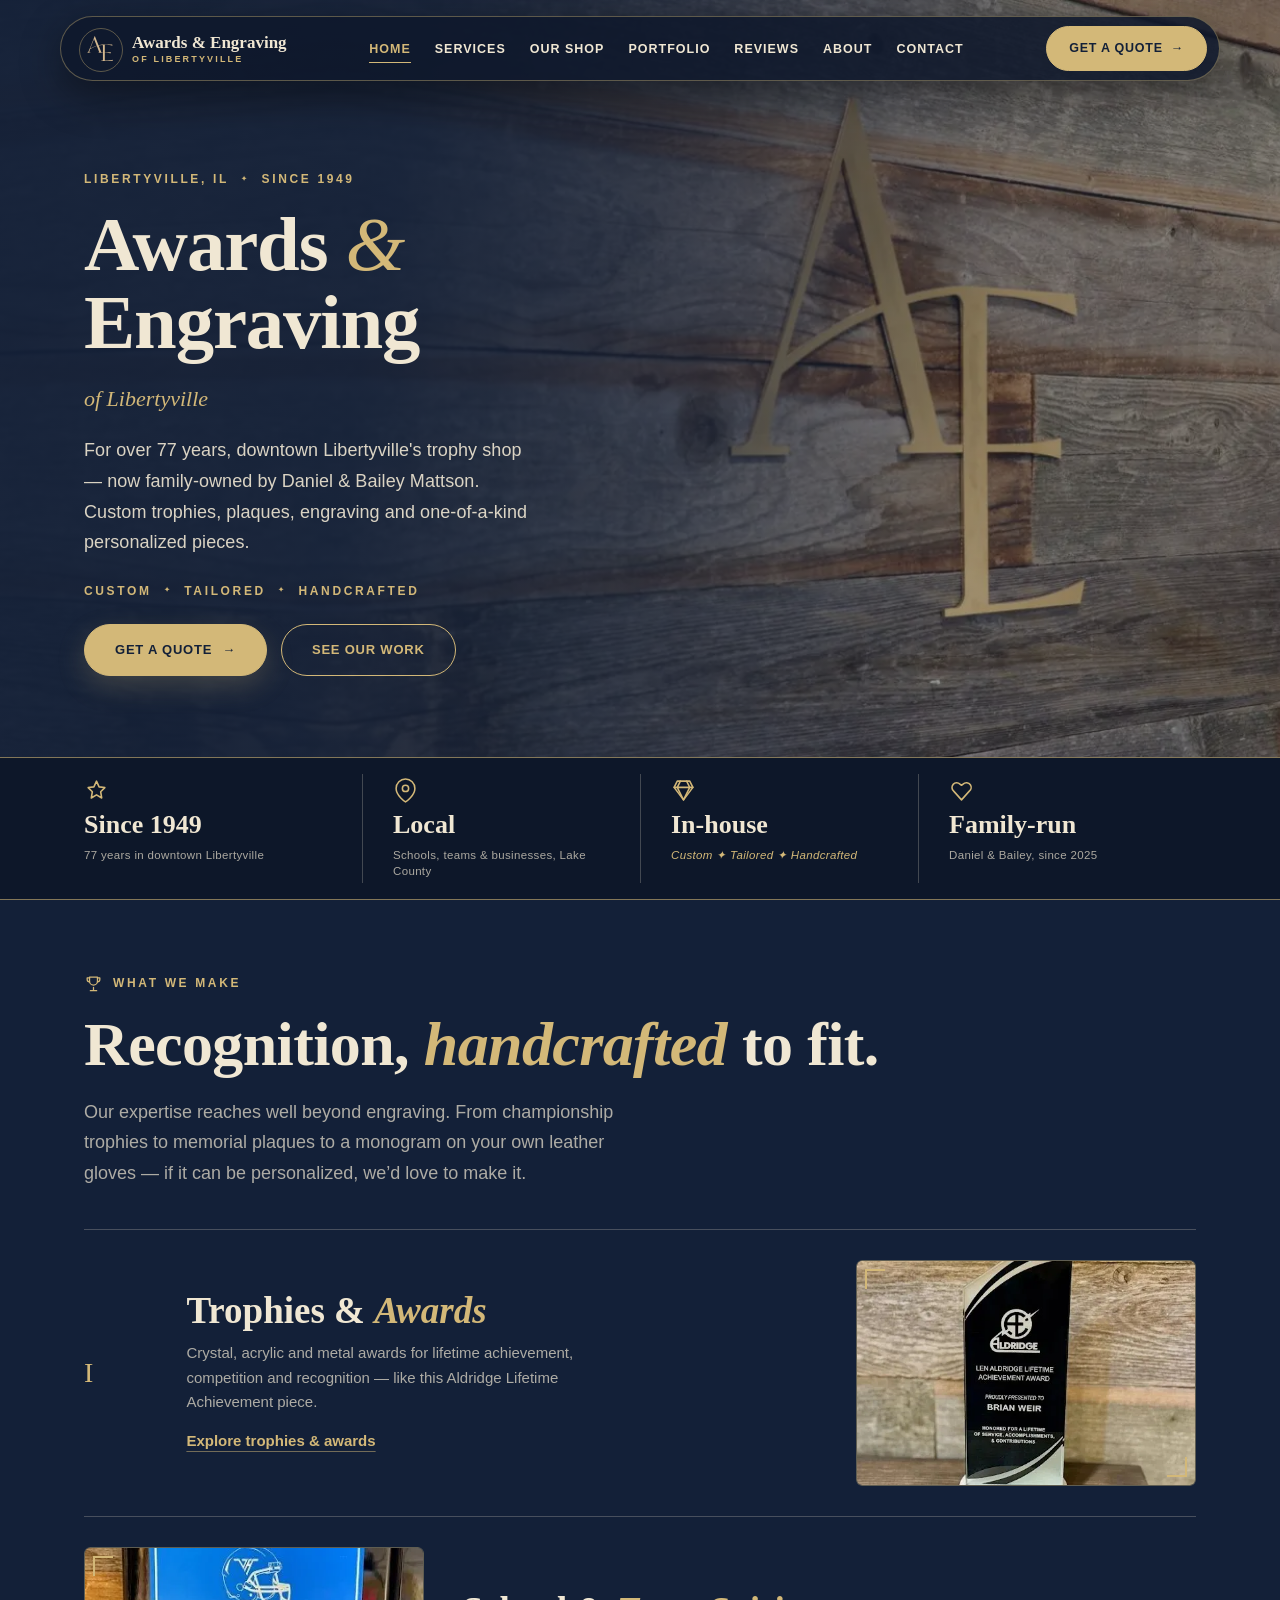
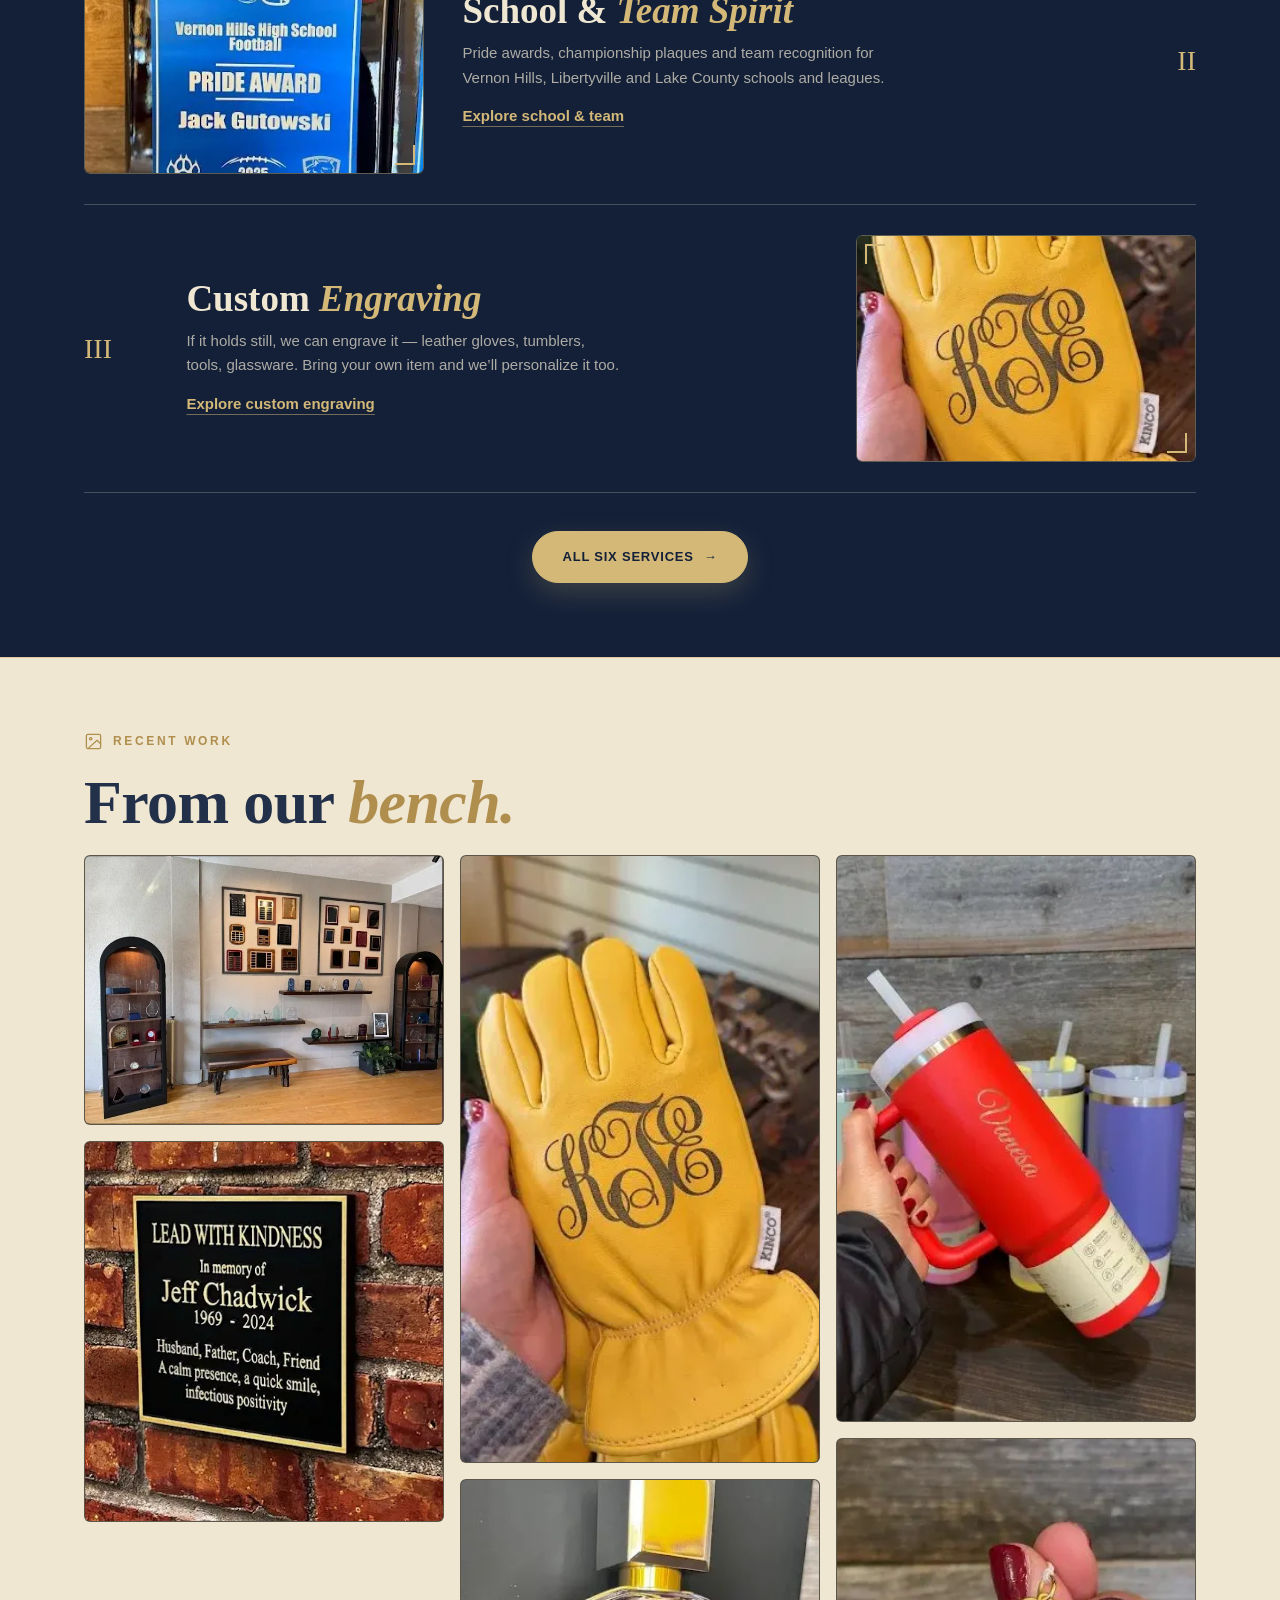
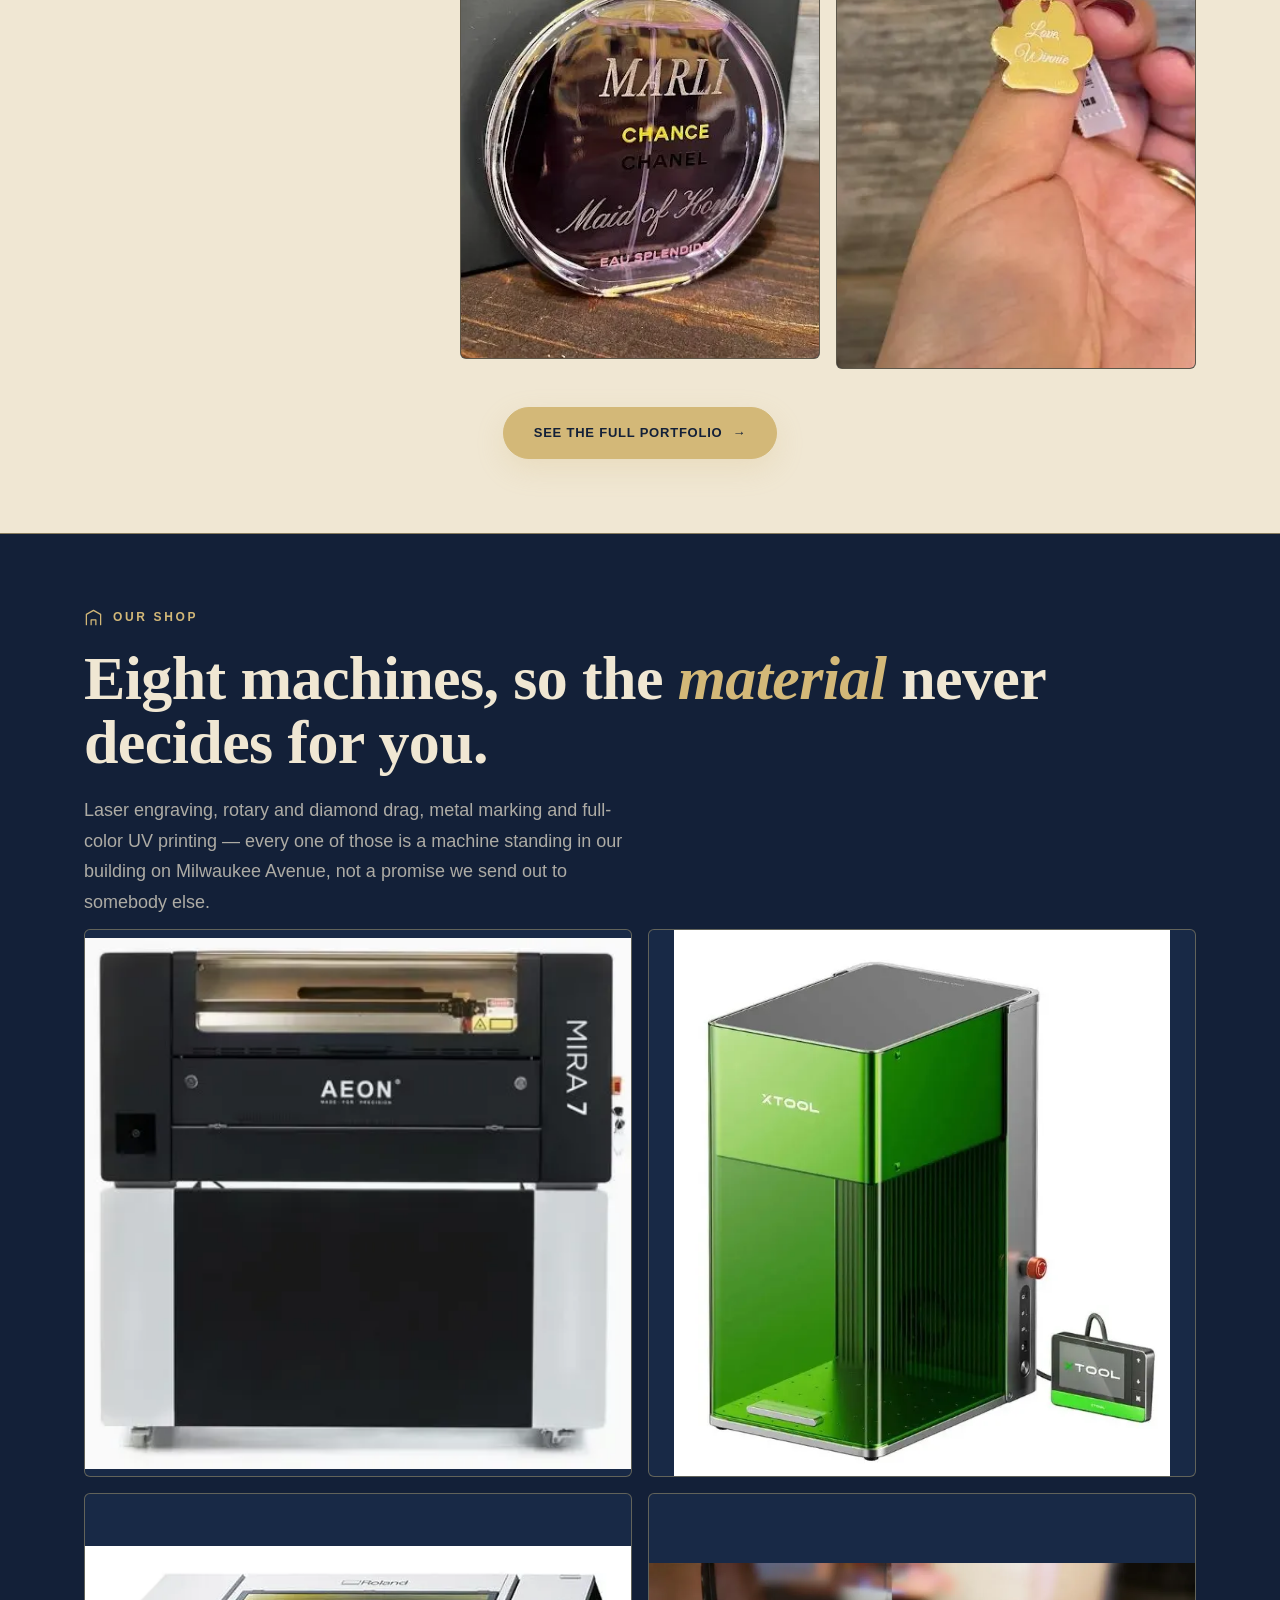
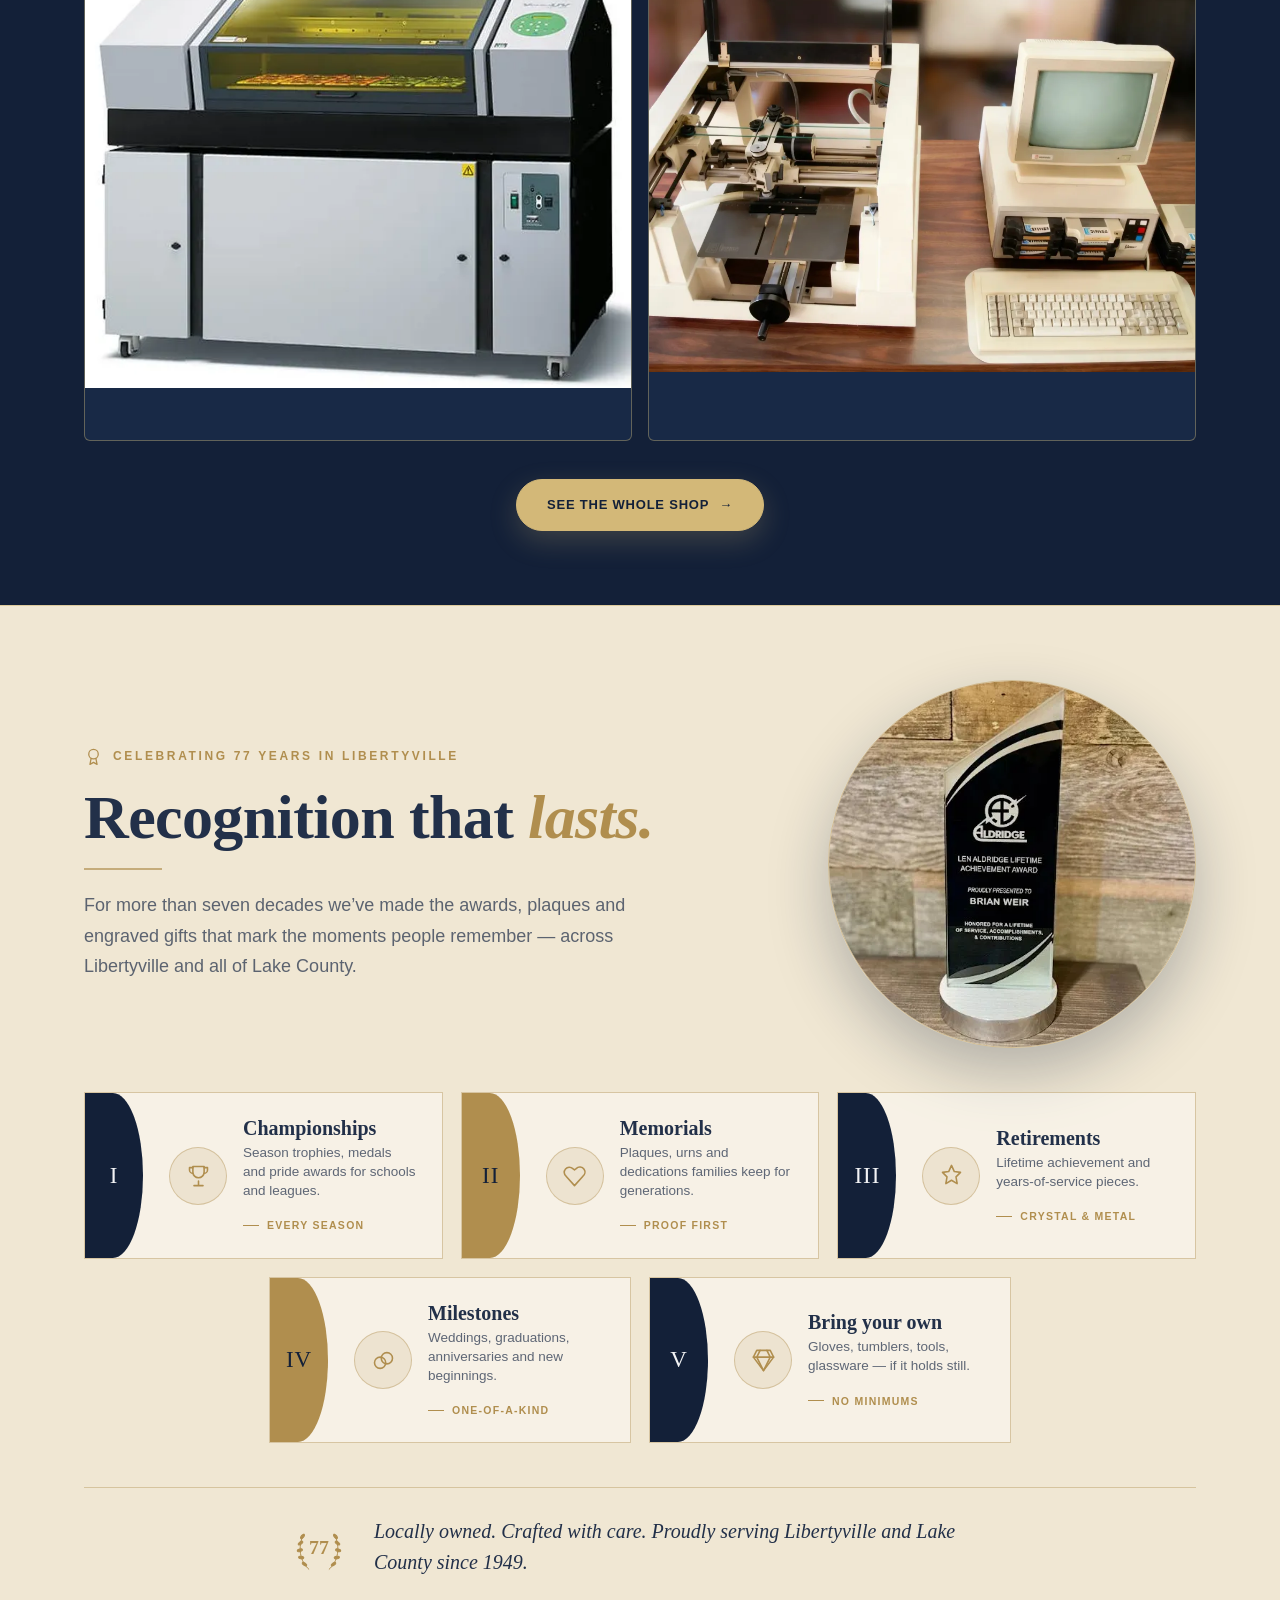
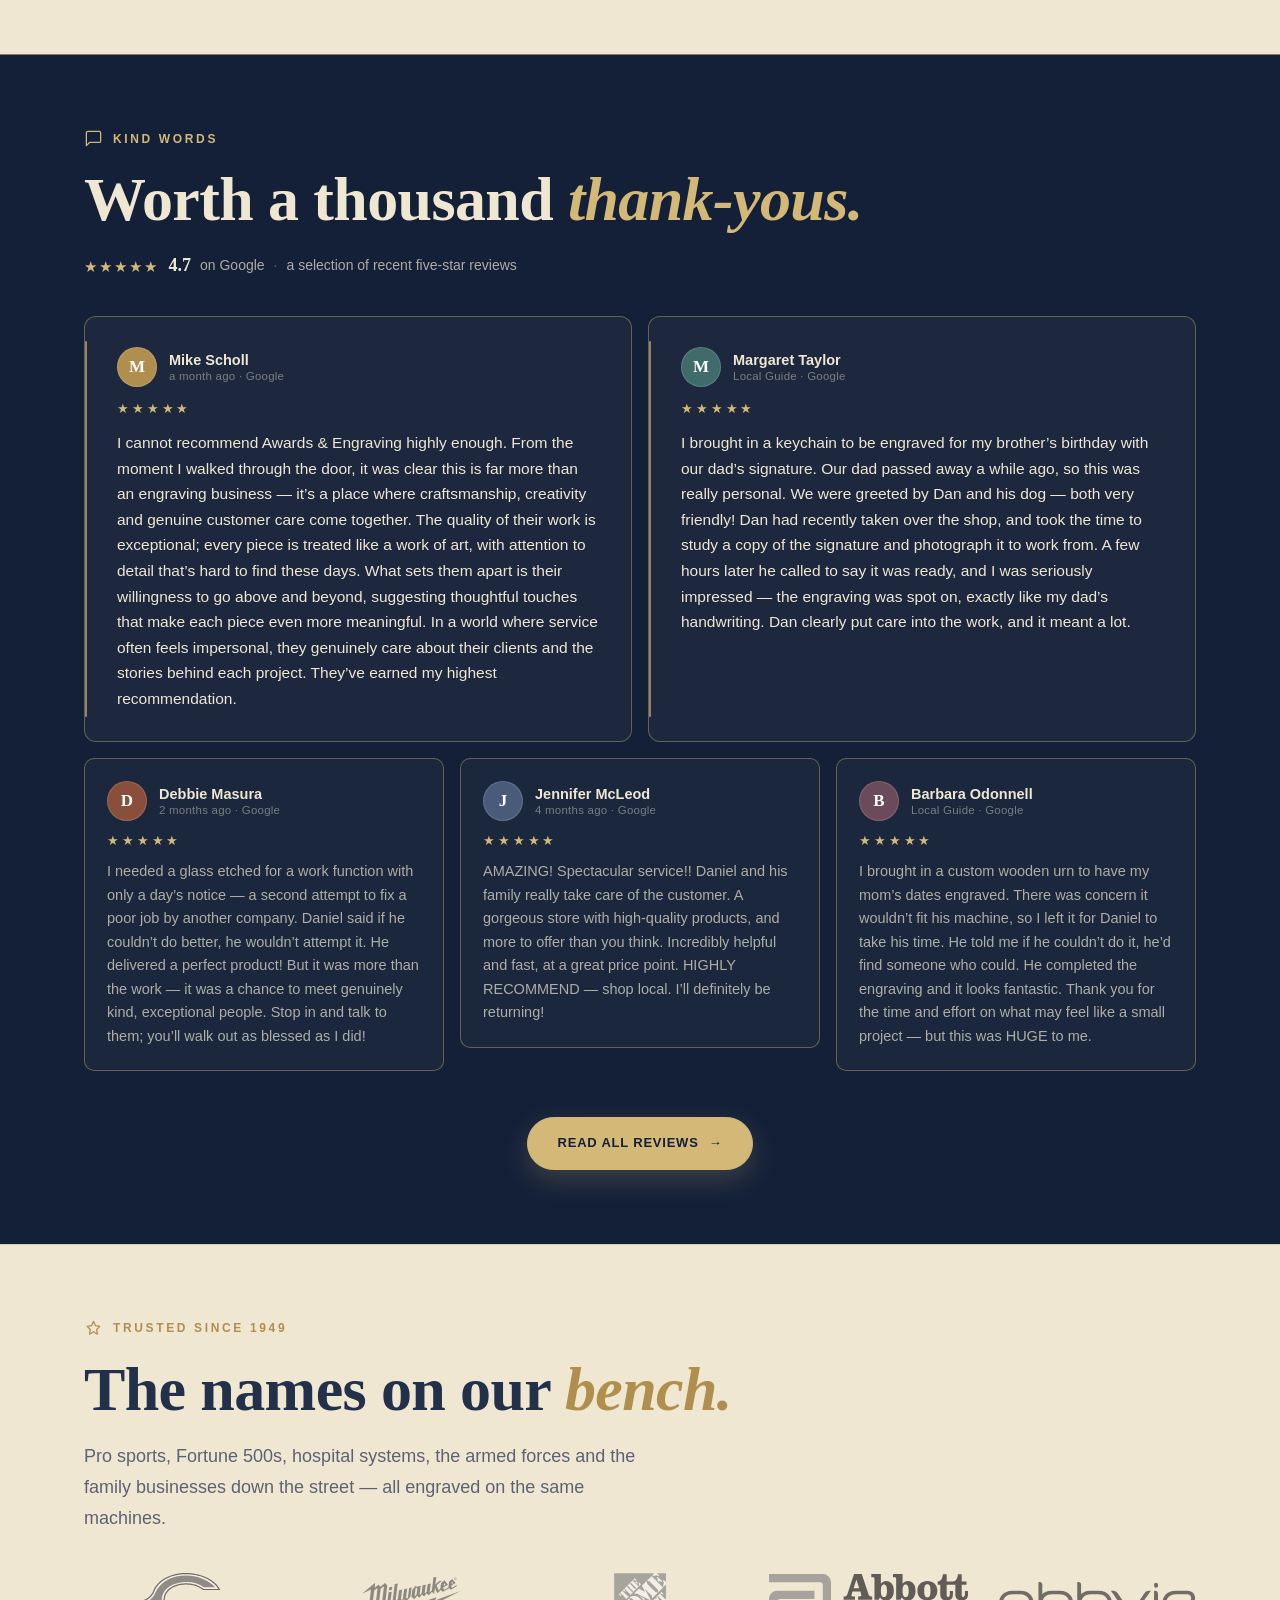
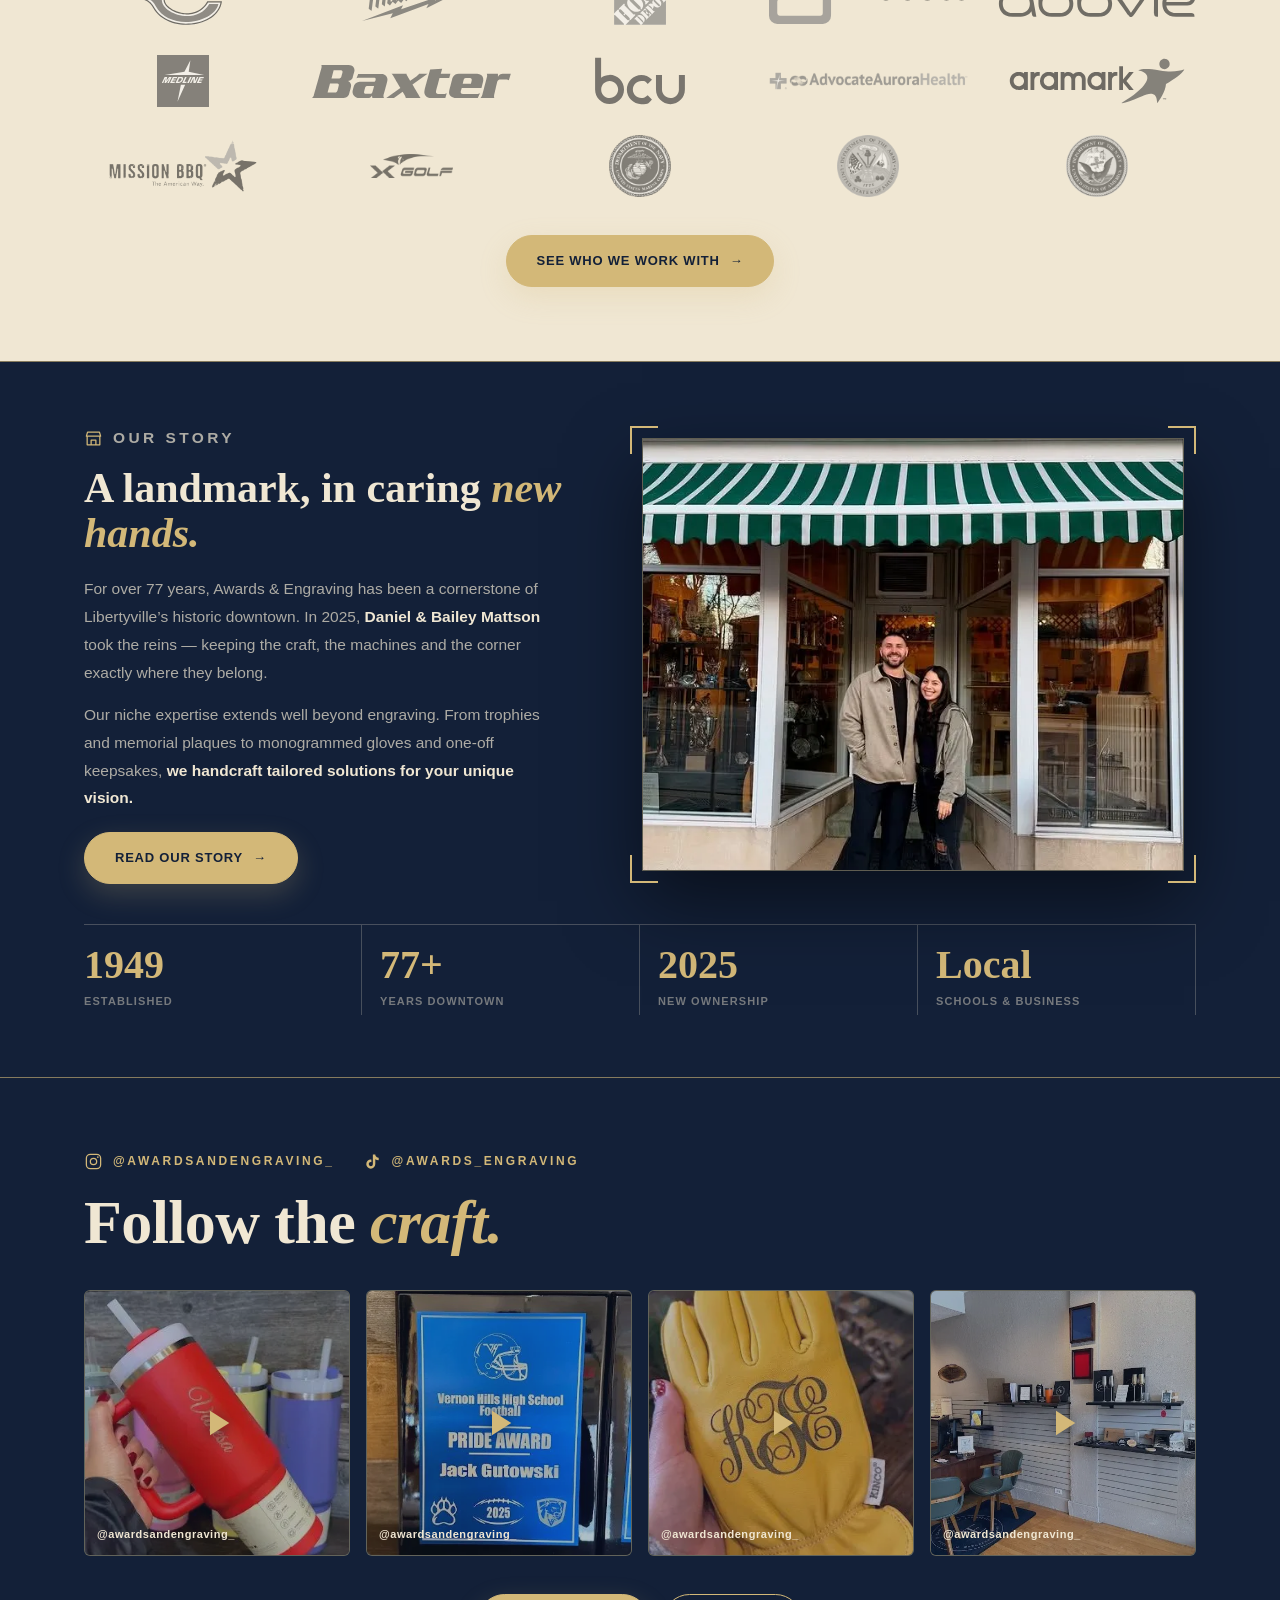
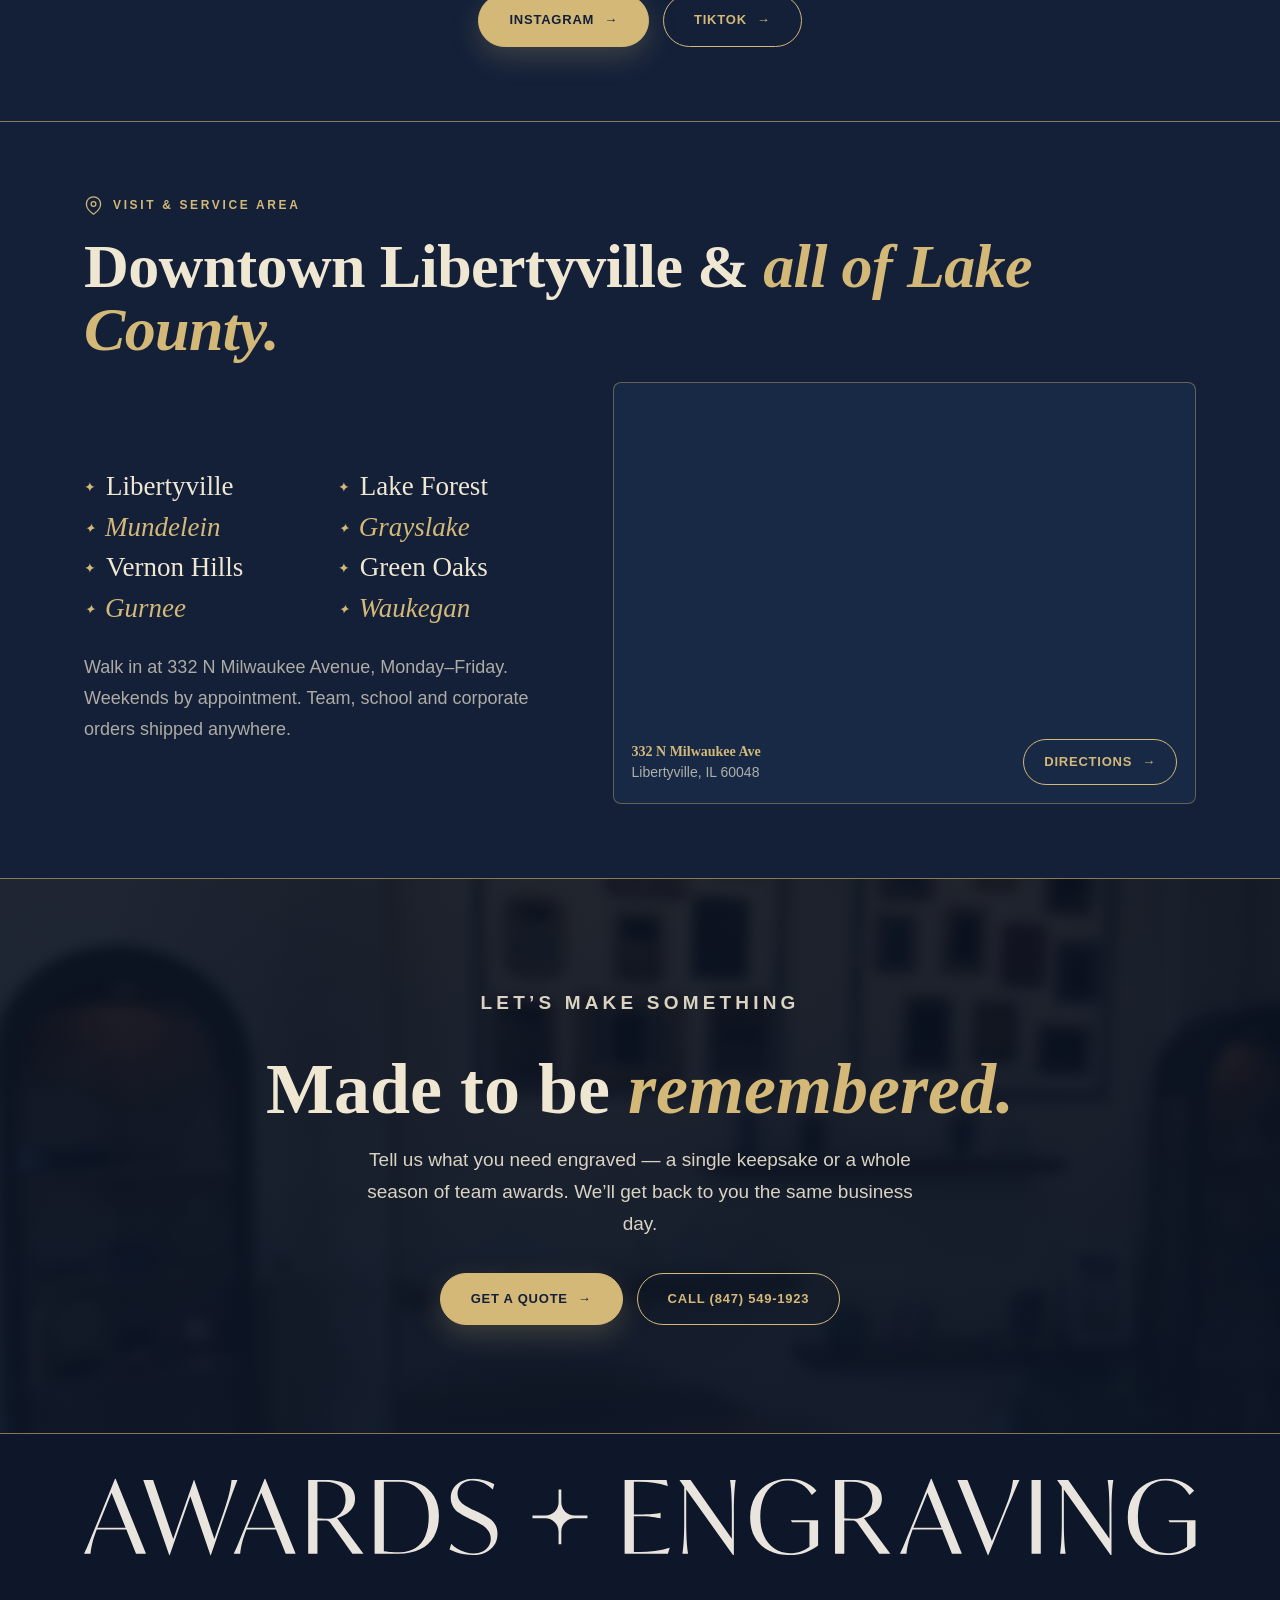
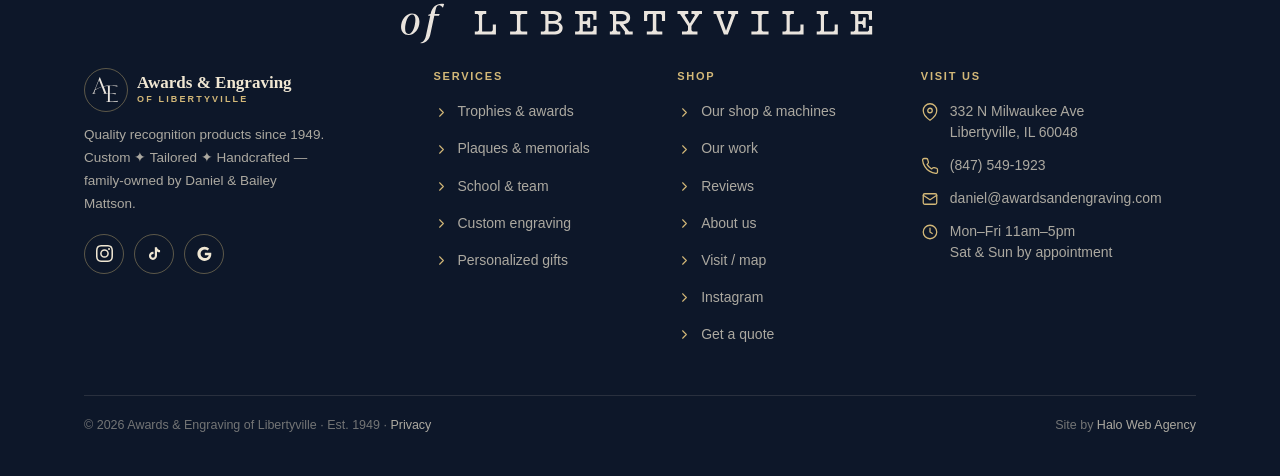
==== index.html @ 0af639ce "Move remaining hardcoded lists into a generic site_lists engine One site_lists table + site-lists.js" ====
<!DOCTYPE html>
<html lang="en">
<head>
<meta charset="UTF-8" />
<meta name="viewport" content="width=device-width, initial-scale=1.0" />
<style>
/* Critical inline CSS — prevents a flash of unstyled content before the external
   stylesheet loads: the preloader covers the viewport and is fully self-styled
   (so its ring SVG can't render as a huge disc), and the sticky call bar and all
   icon SVGs are constrained from the very first paint. */
html{background:#132038}
.preloader{position:fixed;inset:0;z-index:9999;background:#132038;display:grid;place-items:center}
.pre-logo{position:relative;width:118px;height:118px;display:grid;place-items:center}
.pre-logo::before{content:"";position:absolute;left:50%;top:50%;width:66px;height:66px;transform:translate(-50%,-50%);border-radius:50%;border:1px solid rgba(211,184,120,.4)}
.pre-logo img{width:66px;height:66px;object-fit:contain;padding:12px}
.pre-ring{position:absolute;inset:0;width:118px;height:118px}
.pre-ring circle{fill:none;stroke:#d3b878;stroke-width:2.5}
.sticky-cta{display:none}
svg{max-width:100%}
.sticky-cta a svg,.eyebrow .eb-ic,.trust-item .ti-ic,.fl-ic,.eb-ic{width:18px;height:18px}
</style>
<title>Awards &amp; Engraving of Libertyville — Trophies &amp; Plaques</title>
<meta name="description" content="Libertyville's family-owned trophy shop since 1949. Custom trophies, plaques, memorials and engraving for teams, schools and businesses." />
<meta name="theme-color" content="#132038" />
<meta name="color-scheme" content="dark" />
<meta property="og:type" content="website" />
<meta property="og:title" content="Awards &amp; Engraving of Libertyville — Since 1949" />
<meta property="og:description" content="Custom trophies, plaques, engraving and personalized gifts in downtown Libertyville. Custom · Tailored · Handcrafted." />
<meta property="og:image" content="/assets/og.jpg" />
<meta property="og:image:width" content="1200" />
<meta property="og:image:height" content="630" />
<meta name="twitter:card" content="summary_large_image" />
<meta name="twitter:image" content="/assets/og.jpg" />
<link rel="icon" href="/favicon.ico" sizes="32x32" />
<link rel="icon" href="/assets/favicon.svg" type="image/svg+xml" />
<link rel="apple-touch-icon" href="/assets/apple-touch-icon.png" />
<link rel="manifest" href="/site.webmanifest" />
<link rel="stylesheet" href="/assets/fonts.css" />
<link rel="canonical" href="https://www.awardsandengraving.com/" />
<link rel="stylesheet" href="/styles.css" />
<script type="application/ld+json">
{
  "@context": "https://schema.org",
  "@type": "Store",
  "name": "Awards & Engraving of Libertyville",
  "description": "Custom trophies, plaques, engraving and personalized gifts in downtown Libertyville, IL. Family-owned since 1949.",
  "image": "/assets/storefront.webp",
  "logo": "/assets/ae-logomark-gold.svg",
  "telephone": "+1-847-549-1923",
  "email": "daniel@awardsandengraving.com",
  "foundingDate": "1949",
  "priceRange": "$$",
  "address": {"@type": "PostalAddress", "streetAddress": "332 N Milwaukee Ave", "addressLocality": "Libertyville", "addressRegion": "IL", "postalCode": "60048", "addressCountry": "US"},
  "geo": {"@type": "GeoCoordinates", "latitude": 42.2836, "longitude": -87.952},
  "openingHoursSpecification": [{"@type": "OpeningHoursSpecification", "dayOfWeek": ["Monday","Tuesday","Wednesday","Thursday","Friday"], "opens": "11:00", "closes": "17:00"}],
  "sameAs": ["https://www.instagram.com/awardsandengraving_/", "https://www.tiktok.com/@awards_engraving"],
  "areaServed": ["Libertyville","Mundelein","Vernon Hills","Gurnee","Lake Forest","Grayslake","Green Oaks","Waukegan"]
}
</script>
<script type="text/javascript">
  (function(c,l,a,r,i,t,y){
    c[a]=c[a]||function(){(c[a].q=c[a].q||[]).push(arguments)};
    t=l.createElement(r);t.async=1;t.src="https://www.clarity.ms/tag/"+i;
    y=l.getElementsByTagName(r)[0];y.parentNode.insertBefore(t,y);
  })(window, document, "clarity", "script", "xsb6nk4hf3");
</script>
</head>
<body id="top">
<div class="preloader" id="preloader">
  <div class="pre-logo">
    <svg class="pre-ring" viewBox="0 0 100 100" aria-hidden="true"><circle cx="50" cy="50" r="46"/></svg>
    <img src="/assets/ae-logomark-gold.svg" alt="Awards & Engraving" />
  </div>
</div>
<div class="bg" aria-hidden="true"><div class="wash"></div></div>
<div class="grain" aria-hidden="true"></div>

<!-- NAV -->
<div class="nav-float" id="navFloat">
  <nav>
    <a href="#top" class="brand" aria-label="Awards & Engraving — home">
      <img class="brand-logo" src="/assets/ae-logomark-gold.svg" alt="Awards & Engraving monogram" />
      <span class="btext">Awards &amp; Engraving<small>of Libertyville</small></span>
    </a>
    <ul class="nav-links">
      <li><a href="#top" aria-current="page">Home</a></li>
      <li><a href="/services">Services</a></li>
      <li><a href="/our-shop">Our Shop</a></li>
      <li><a href="/portfolio">Portfolio</a></li>
      <li><a href="/reviews">Reviews</a></li>
      <li><a href="/about">About</a></li>
      <li><a href="/contact">Contact</a></li>
    </ul>
    <a class="nav-cta" href="/contact"><span data-ae-field="site.nav_cta">Get a quote</span> <span aria-hidden="true">&rarr;</span></a>
    <button class="nav-burger" id="navBurger" type="button" aria-label="Open menu" aria-expanded="false" aria-controls="navMenu"><span></span><span></span></button>
  </nav>
</div>
<div class="nav-menu" id="navMenu" aria-hidden="true">
  <div class="nm-inner">
    <p class="nm-eyebrow">Menu &#10022; Libertyville, IL</p>
    <nav class="nm-links" aria-label="Mobile navigation">
      <a href="#top" aria-current="page"><span class="nm-n">i</span><span class="nm-t">Home</span></a>
      <a href="/services"><span class="nm-n">ii</span><span class="nm-t">Services</span></a>
      <a href="/our-shop"><span class="nm-n">iii</span><span class="nm-t">Our Shop</span></a>
      <a href="/portfolio"><span class="nm-n">iv</span><span class="nm-t">Portfolio</span></a>
      <a href="/reviews"><span class="nm-n">v</span><span class="nm-t">Reviews</span></a>
      <a href="/about"><span class="nm-n">vi</span><span class="nm-t">About</span></a>
      <a href="/contact"><span class="nm-n">vii</span><span class="nm-t">Contact</span></a>
    </nav>
    <div class="nm-foot">
      <a class="btn btn-gold" href="/contact">Get a quote <span class="arrow">&rarr;</span></a>
      <div class="nm-meta">
        <a href="tel:+18475491923"><span data-ae-field="site.phone">(847) 549-1923</span></a>
        <a href="mailto:daniel@awardsandengraving.com"><span data-ae-field="site.email">daniel@awardsandengraving.com</span></a>
      </div>
    </div>
  </div>
</div>

<!-- STICKY MOBILE CTA -->
<div class="sticky-cta" id="stickyCta">
  <a class="sc-call" href="tel:+18475491923"><svg viewBox="0 0 24 24" fill="none" stroke="currentColor" stroke-width="1.8" stroke-linecap="round" stroke-linejoin="round" aria-hidden="true"><path d="M22 16.92v3a2 2 0 0 1-2.18 2 19.79 19.79 0 0 1-8.63-3.07 19.5 19.5 0 0 1-6-6A19.79 19.79 0 0 1 2.12 4.18 2 2 0 0 1 4.11 2h3a2 2 0 0 1 2 1.72c.13.94.36 1.85.7 2.72a2 2 0 0 1-.45 2.11L8.09 9.91a16 16 0 0 0 6 6l1.36-1.27a2 2 0 0 1 2.11-.45c.87.34 1.78.57 2.72.7A2 2 0 0 1 22 16.92Z"/></svg>Call</a>
  <a class="sc-quote" href="/contact">Get a quote <span aria-hidden="true">&rarr;</span></a>
</div>

<!-- HERO + TRUST (one screen) -->
<div class="hero-wrap">
  <header class="hero">
    <div class="hero-photo" aria-hidden="true">
      <img data-ae-field="hero_photo" src="/assets/hero-monogram-1600.webp"
           srcset="/assets/hero-monogram-1000.webp 1000w, /assets/hero-monogram-1600.webp 1600w, /assets/hero-monogram-2400.webp 2400w"
           sizes="100vw" alt="" fetchpriority="high" decoding="async" />
    </div>
    <div class="wrap">
      <div class="hero-grid">
        <p class="kicker hero-kick" data-ae-field="hero_kicker">Libertyville, IL <span class="diamond">&#10022;</span> Since 1949</p>
        <h1 class="hero-h1">
          <span class="l l1"><span><span data-ae-field="hero_title_1">Awards</span> <span class="amp">&amp;</span></span></span>
          <span class="l l2"><span data-ae-field="hero_title_2">Engraving</span></span>
          <span class="sm" data-ae-field="hero_title_sm">of Libertyville</span>
        </h1>
        <div class="hero-rest">
          <p class="hero-sub" data-ae-field="hero_sub" data-ae-type="multiline">For over <span class="yrs">77</span> years, downtown Libertyville's trophy shop &mdash; now family-owned by Daniel &amp; Bailey Mattson. Custom trophies, plaques, engraving and one-of-a-kind personalized pieces.</p>
          <p class="kicker hero-tag" data-ae-field="hero_tag">Custom <span class="diamond">&#10022;</span> Tailored <span class="diamond">&#10022;</span> Handcrafted</p>
          <div class="hero-cta">
            <a class="btn btn-gold" href="/contact">Get a quote <span class="arrow">&rarr;</span></a>
            <a class="btn btn-line" href="#portfolio">See our work</a>
          </div>
        </div>
      </div>
    </div>
  </header>
  <div class="trust">
    <div class="trust-in" data-ae-list="trust_strip">
      <div class="trust-item"><svg class="ti-ic" viewBox="0 0 24 24" fill="none" stroke="currentColor" stroke-width="1.5" stroke-linecap="round" stroke-linejoin="round" aria-hidden="true"><path d="m12 3 2.5 5.5L20 9.2l-4 4 1 6-5-3-5 3 1-6-4-4 5.5-.7z"/></svg><b>Since 1949</b><span><span class="yrs">77</span> years in downtown Libertyville</span></div>
      <div class="trust-item"><svg class="ti-ic" viewBox="0 0 24 24" fill="none" stroke="currentColor" stroke-width="1.5" stroke-linecap="round" stroke-linejoin="round" aria-hidden="true"><path d="M21 10c0 7-9 13-9 13s-9-6-9-13a9 9 0 0 1 18 0Z"/><circle cx="12" cy="10" r="3"/></svg><b>Local</b><span>Schools, teams &amp; businesses, Lake County</span></div>
      <div class="trust-item"><svg class="ti-ic" viewBox="0 0 24 24" fill="none" stroke="currentColor" stroke-width="1.5" stroke-linecap="round" stroke-linejoin="round" aria-hidden="true"><path d="M6 3h12l3 6-9 12L3 9z"/><path d="M3 9h18M9 3 6 9l6 12 6-12-3-6"/></svg><b>In&#8209;house</b><span class="em">Custom &#10022; Tailored &#10022; Handcrafted</span></div>
      <div class="trust-item"><svg class="ti-ic" viewBox="0 0 24 24" fill="none" stroke="currentColor" stroke-width="1.5" stroke-linecap="round" stroke-linejoin="round" aria-hidden="true"><path d="M20.5 6.5a4.5 4.5 0 0 0-7-.6L12 7l-1.5-1.1a4.5 4.5 0 1 0-6 6.7L12 21l7.5-8.4a4.5 4.5 0 0 0 1-6.1Z"/></svg><b>Family&#8209;run</b><span>Daniel &amp; Bailey, since 2025</span></div>
    </div>
  </div>
</div>

<!-- PRODUCTS -->
<section class="section" id="services" style="border-top:none">
  <div class="wrap">
    <div class="sec-head reveal">
      <p class="eyebrow"><svg class="eb-ic" viewBox="0 0 24 24" fill="none" stroke="currentColor" stroke-width="1.6" stroke-linecap="round" stroke-linejoin="round" aria-hidden="true"><path d="M8 21h8M12 17v4M7 4h10v5a5 5 0 0 1-10 0V4Z"/><path d="M17 5h3v2a3 3 0 0 1-3 3M7 5H4v2a3 3 0 0 0 3 3"/></svg><span data-ae-field="svc_eyebrow">What we make</span></p>
      <h2 class="sec-title" data-ae-field="svc_title" data-ae-type="rich">Recognition, <em>handcrafted</em> to fit.</h2>
      <p class="sec-sub" data-ae-field="svc_sub" data-ae-type="multiline">Our expertise reaches well beyond engraving. From championship trophies to memorial plaques to a monogram on your own leather gloves &mdash; if it can be personalized, we&rsquo;d love to make it.</p>
    </div>
    <div class="svc-list" data-ae-list="services-featured">
      <div class="svc-item reveal"><span class="svc-num">I</span>
        <div class="svc-txt"><h3>Trophies &amp; <em>Awards</em></h3><p>Crystal, acrylic and metal awards for lifetime achievement, competition and recognition &mdash; like this Aldridge Lifetime Achievement piece.</p><a class="more" href="/services#trophies">Explore trophies &amp; awards</a></div>
        <div class="svc-media"><img src="/assets/w-aldridge.webp" alt="Aldridge Lifetime Achievement Award" loading="lazy" /></div></div>
      <div class="svc-item reveal"><span class="svc-num">II</span>
        <div class="svc-txt"><h3>School &amp; <em>Team Spirit</em></h3><p>Pride awards, championship plaques and team recognition for Vernon Hills, Libertyville and Lake County schools and leagues.</p><a class="more" href="/services#school">Explore school &amp; team</a></div>
        <div class="svc-media"><img src="/assets/w-vhhs.webp" alt="Vernon Hills High School Football Pride Award" loading="lazy" /></div></div>
      <div class="svc-item reveal"><span class="svc-num">III</span>
        <div class="svc-txt"><h3>Custom <em>Engraving</em></h3><p>If it holds still, we can engrave it &mdash; leather gloves, tumblers, tools, glassware. Bring your own item and we&rsquo;ll personalize it too.</p><a class="more" href="/services#engraving">Explore custom engraving</a></div>
        <div class="svc-media"><img src="/assets/w-gloves.webp" alt="Monogrammed leather work gloves" loading="lazy" /></div></div>
    </div>
    <div class="sec-cta reveal">
      <a class="btn btn-gold" href="/services">All six services <span class="arrow">&rarr;</span></a>
    </div>
  </div>
</section>

<!-- WORK -->
<section class="band" id="portfolio">
  <div class="wrap">
    <div class="sec-head reveal">
      <p class="eyebrow"><svg class="eb-ic" viewBox="0 0 24 24" fill="none" stroke="currentColor" stroke-width="1.6" stroke-linecap="round" stroke-linejoin="round" aria-hidden="true"><rect x="3" y="3" width="18" height="18" rx="2"/><circle cx="8.5" cy="8.5" r="1.5"/><path d="m21 15-4.5-4.5L5 21"/></svg>Recent work</p>
      <h2 class="sec-title" data-ae-field="work_title" data-ae-type="rich">From our <em>bench.</em></h2>
    </div>
    <div class="gal mosaic reveal" data-ae-list="portfolio-featured">
      <figure><img src="/assets/interior-1.webp" alt="Awards & Engraving showroom" loading="lazy" /><figcaption><b>The showroom</b>Downtown Libertyville</figcaption></figure>
      <figure><img src="/assets/w-memorial.webp" alt="Engraved memorial plaque" loading="lazy" /><figcaption><b>Memorial plaque</b>In loving memory</figcaption></figure>
      <figure><img src="/assets/w-gloves.webp" alt="Monogrammed leather gloves" loading="lazy" /><figcaption><b>Monogrammed gloves</b>Bring your own item</figcaption></figure>
      <figure><img src="/assets/w-perfume.webp" alt="Engraved perfume bottle keepsake" loading="lazy" /><figcaption><b>Engraved keepsake</b>Personalized fragrance</figcaption></figure>
      <figure><img src="/assets/w-tumbler.webp" alt="Personalized insulated tumbler" loading="lazy" /><figcaption><b>Custom drinkware</b>Monogrammed</figcaption></figure>
      <figure><img src="/assets/w-pawtag.webp" alt="Gold paw-shaped pet tag" loading="lazy" /><figcaption><b>Pet tag</b>&ldquo;Love, Winnie&rdquo;</figcaption></figure>
    </div>
    <div class="sec-cta reveal">
      <a class="btn btn-gold" href="/portfolio">See the full portfolio <span class="arrow">&rarr;</span></a>
    </div>
  </div>
</section>

<!-- THE SHOP / MACHINES -->
<section class="section" id="machines">
  <div class="wrap">
    <div class="sec-head reveal">
      <p class="eyebrow"><svg class="eb-ic" viewBox="0 0 24 24" fill="none" stroke="currentColor" stroke-width="1.6" stroke-linecap="round" stroke-linejoin="round" aria-hidden="true"><path d="M3 21V8l9-5 9 5v13"/><path d="M9 21v-6h6v6"/></svg>Our shop</p>
      <h2 class="sec-title" data-ae-field="machines_title" data-ae-type="rich">Eight machines, so the <em>material</em> never decides for you.</h2>
      <p class="sec-sub">Laser engraving, rotary and diamond drag, metal marking and full-color UV printing &mdash; every one of those is a machine standing in our building on Milwaukee Avenue, not a promise we send out to somebody else.</p>
    </div>
    <div class="gal shop-gal mach-gal reveal">
      <figure><img src="/assets/shop/m-aeon-mira-7.webp" alt="AEON MIRA 7 CO2 laser engraver" loading="lazy" /><figcaption><b>AEON MIRA 7</b>CO&#8322; laser &mdash; wood, acrylic, leather, glass.</figcaption></figure>
      <figure><img src="/assets/shop/m-xtool-fiber.webp" alt="xTool fiber laser marker with rotary attachment" loading="lazy" /><figcaption><b>Fiber laser marker</b>Permanent marks straight into bare metal.</figcaption></figure>
      <figure><img src="/assets/shop/m-roland-lef-300.webp" alt="Roland VersaUV LEF-300 UV flatbed printer" loading="lazy" /><figcaption><b>Roland VersaUV LEF-300</b>Full color printed onto the object itself.</figcaption></figure>
      <figure><img src="/assets/shop/m-hermes-v3000.webp" alt="New Hermes Vanguard 3000 rotary and diamond-drag engraver" loading="lazy" /><figcaption><b>New Hermes Vanguard 3000</b>Rotary cut and diamond drag, the old way.</figcaption></figure>
    </div>
    <div class="sec-cta reveal">
      <a class="btn btn-gold" href="/our-shop#machines">See the whole shop <span class="arrow">&rarr;</span></a>
    </div>
  </div>
</section>

<!-- TRUSTED (beige) -->
<section class="band" id="trusted">
  <div class="wrap">
    <div class="tb-head">
      <div class="tb-head-txt reveal">
        <p class="eyebrow"><svg class="eb-ic" viewBox="0 0 24 24" fill="none" stroke="currentColor" stroke-width="1.6" stroke-linecap="round" stroke-linejoin="round" aria-hidden="true"><circle cx="12" cy="9" r="6"/><path d="M9 14.5 7.5 22l4.5-2.6L16.5 22 15 14.5"/></svg><span data-ae-field="trusted_eyebrow">Celebrating <span class="yrs">77</span> years in Libertyville</span></p>
        <h2 class="sec-title" data-ae-field="trusted_title" data-ae-type="rich">Recognition that <em>lasts.</em></h2>
        <hr class="tb-rule" />
        <p class="sec-sub" data-ae-field="trusted_sub" data-ae-type="multiline">For more than seven decades we&rsquo;ve made the awards, plaques and engraved gifts that mark the moments people remember &mdash; across Libertyville and all of Lake County.</p>
      </div>
      <div class="tb-photo reveal" aria-hidden="true"><img data-ae-field="trusted_photo" src="/assets/w-aldridge.webp" alt="" loading="lazy" /></div>
    </div>
    <div class="tb-grid" data-ae-list="award_band">
      <div class="tb-card reveal"><span class="tb-n">I</span>
        <span class="tb-ring"><svg class="tb-ic" viewBox="0 0 24 24" fill="none" stroke="currentColor" stroke-width="1.4" stroke-linecap="round" stroke-linejoin="round" aria-hidden="true"><path d="M8 21h8M12 17v4M7 4h10v5a5 5 0 0 1-10 0V4Z"/><path d="M17 5h3v2a3 3 0 0 1-3 3M7 5H4v2a3 3 0 0 0 3 3"/></svg></span>
        <div class="tb-txt"><h4>Championships</h4><p>Season trophies, medals and pride awards for schools and leagues.</p><span class="tag">Every season</span></div></div>
      <div class="tb-card reveal"><span class="tb-n">II</span>
        <span class="tb-ring"><svg class="tb-ic" viewBox="0 0 24 24" fill="none" stroke="currentColor" stroke-width="1.4" stroke-linecap="round" stroke-linejoin="round" aria-hidden="true"><path d="M20.5 6.5a4.5 4.5 0 0 0-7-.6L12 7l-1.5-1.1a4.5 4.5 0 1 0-6 6.7L12 21l7.5-8.4a4.5 4.5 0 0 0 1-6.1Z"/></svg></span>
        <div class="tb-txt"><h4>Memorials</h4><p>Plaques, urns and dedications families keep for generations.</p><span class="tag">Proof first</span></div></div>
      <div class="tb-card reveal"><span class="tb-n">III</span>
        <span class="tb-ring"><svg class="tb-ic" viewBox="0 0 24 24" fill="none" stroke="currentColor" stroke-width="1.4" stroke-linecap="round" stroke-linejoin="round" aria-hidden="true"><path d="m12 3 2.5 5.5L20 9.2l-4 4 1 6-5-3-5 3 1-6-4-4 5.5-.7z"/></svg></span>
        <div class="tb-txt"><h4>Retirements</h4><p>Lifetime achievement and years-of-service pieces.</p><span class="tag">Crystal &amp; metal</span></div></div>
      <div class="tb-card reveal"><span class="tb-n">IV</span>
        <span class="tb-ring"><svg class="tb-ic" viewBox="0 0 24 24" fill="none" stroke="currentColor" stroke-width="1.4" stroke-linecap="round" stroke-linejoin="round" aria-hidden="true"><circle cx="9" cy="14" r="5"/><circle cx="15" cy="10" r="5"/></svg></span>
        <div class="tb-txt"><h4>Milestones</h4><p>Weddings, graduations, anniversaries and new beginnings.</p><span class="tag">One-of-a-kind</span></div></div>
      <div class="tb-card reveal"><span class="tb-n">V</span>
        <span class="tb-ring"><svg class="tb-ic" viewBox="0 0 24 24" fill="none" stroke="currentColor" stroke-width="1.4" stroke-linecap="round" stroke-linejoin="round" aria-hidden="true"><path d="M6 3h12l3 6-9 12L3 9z"/><path d="M3 9h18M9 3 6 9l6 12 6-12-3-6"/></svg></span>
        <div class="tb-txt"><h4>Bring your own</h4><p>Gloves, tumblers, tools, glassware &mdash; if it holds still.</p><span class="tag">No minimums</span></div></div>
    </div>
    <div class="tb-foot reveal">
      <svg class="laurel" viewBox="0 0 100 100" fill="none" aria-hidden="true">
        <text x="50" y="60" text-anchor="middle" font-family="Zodiak,Georgia,serif" font-weight="700" font-size="30" fill="currentColor" class="yrs">77</text>
        <g stroke="currentColor" stroke-width="1.5" fill="currentColor">
          <path d="M35 84 C 21 72, 17 50, 27 30" fill="none"/>
          <ellipse cx="25" cy="34" rx="4" ry="1.9" transform="rotate(-52 25 34)"/><ellipse cx="22" cy="44" rx="4" ry="1.9" transform="rotate(-36 22 44)"/><ellipse cx="21" cy="55" rx="4" ry="1.9" transform="rotate(-16 21 55)"/><ellipse cx="23" cy="66" rx="4" ry="1.9" transform="rotate(10 23 66)"/><ellipse cx="28" cy="76" rx="4" ry="1.9" transform="rotate(34 28 76)"/>
          <path d="M65 84 C 79 72, 83 50, 73 30" fill="none"/>
          <ellipse cx="75" cy="34" rx="4" ry="1.9" transform="rotate(52 75 34)"/><ellipse cx="78" cy="44" rx="4" ry="1.9" transform="rotate(36 78 44)"/><ellipse cx="79" cy="55" rx="4" ry="1.9" transform="rotate(16 79 55)"/><ellipse cx="77" cy="66" rx="4" ry="1.9" transform="rotate(-10 77 66)"/><ellipse cx="72" cy="76" rx="4" ry="1.9" transform="rotate(-34 72 76)"/>
        </g>
      </svg>
      <p data-ae-field="trusted_foot" data-ae-type="multiline">Locally owned. Crafted with care. Proudly serving Libertyville and Lake County since 1949.</p>
    </div>
  </div>
</section>

<!-- TESTIMONIALS -->
<section class="section" id="reviews">
  <div class="wrap">
    <div class="sec-head reveal">
      <p class="eyebrow"><svg class="eb-ic" viewBox="0 0 24 24" fill="none" stroke="currentColor" stroke-width="1.6" stroke-linecap="round" stroke-linejoin="round" aria-hidden="true"><path d="M21 15a2 2 0 0 1-2 2H7l-4 4V5a2 2 0 0 1 2-2h14a2 2 0 0 1 2 2z"/></svg>Kind words</p>
      <h2 class="sec-title" data-ae-field="reviews_title" data-ae-type="rich">Worth a thousand <em>thank-yous.</em></h2>
      <p class="reviews-rate reveal"><span class="rr-stars" aria-hidden="true">&#9733;&#9733;&#9733;&#9733;&#9733;</span><b>4.7</b> on Google <span class="rr-dot">&middot;</span> a selection of recent five-star reviews</p>
    </div>

    <!-- featured long-form reviews -->
    <div class="testi-featured" data-ae-list="reviews-featured">
      <figure class="tf-card reveal">
        <div class="t-head"><span class="t-ava" style="--av:#b08e4e">M</span><span class="t-who"><b>Mike Scholl</b><span>a month ago &middot; Google</span></span></div>
        <span class="stars" aria-label="Five stars">&#9733;&#9733;&#9733;&#9733;&#9733;</span>
        <blockquote>I cannot recommend Awards &amp; Engraving highly enough. From the moment I walked through the door, it was clear this is far more than an engraving business &mdash; it&rsquo;s a place where craftsmanship, creativity and genuine customer care come together. The quality of their work is exceptional; every piece is treated like a work of art, with attention to detail that&rsquo;s hard to find these days. What sets them apart is their willingness to go above and beyond, suggesting thoughtful touches that make each piece even more meaningful. In a world where service often feels impersonal, they genuinely care about their clients and the stories behind each project. They&rsquo;ve earned my highest recommendation.</blockquote>
      </figure>
      <figure class="tf-card reveal d1">
        <div class="t-head"><span class="t-ava" style="--av:#3f6b6b">M</span><span class="t-who"><b>Margaret Taylor</b><span>Local Guide &middot; Google</span></span></div>
        <span class="stars" aria-label="Five stars">&#9733;&#9733;&#9733;&#9733;&#9733;</span>
        <blockquote>I brought in a keychain to be engraved for my brother&rsquo;s birthday with our dad&rsquo;s signature. Our dad passed away a while ago, so this was really personal. We were greeted by Dan and his dog &mdash; both very friendly! Dan had recently taken over the shop, and took the time to study a copy of the signature and photograph it to work from. A few hours later he called to say it was ready, and I was seriously impressed &mdash; the engraving was spot on, exactly like my dad&rsquo;s handwriting. Dan clearly put care into the work, and it meant a lot.</blockquote>
      </figure>
    </div>

    <!-- review wall -->
    <div class="testi-wall reveal" data-ae-list="reviews">
      <figure class="t-card"><div class="t-head"><span class="t-ava" style="--av:#8a4f3a">D</span><span class="t-who"><b>Debbie Masura</b><span>2 months ago &middot; Google</span></span></div><span class="stars" aria-label="Five stars">&#9733;&#9733;&#9733;&#9733;&#9733;</span><blockquote>I needed a glass etched for a work function with only a day&rsquo;s notice &mdash; a second attempt to fix a poor job by another company. Daniel said if he couldn&rsquo;t do better, he wouldn&rsquo;t attempt it. He delivered a perfect product! But it was more than the work &mdash; it was a chance to meet genuinely kind, exceptional people. Stop in and talk to them; you&rsquo;ll walk out as blessed as I did!</blockquote></figure>
      <figure class="t-card"><div class="t-head"><span class="t-ava" style="--av:#4a5a7a">J</span><span class="t-who"><b>Jennifer McLeod</b><span>4 months ago &middot; Google</span></span></div><span class="stars" aria-label="Five stars">&#9733;&#9733;&#9733;&#9733;&#9733;</span><blockquote>AMAZING! Spectacular service!! Daniel and his family really take care of the customer. A gorgeous store with high-quality products, and more to offer than you think. Incredibly helpful and fast, at a great price point. HIGHLY RECOMMEND &mdash; shop local. I&rsquo;ll definitely be returning!</blockquote></figure>
      <figure class="t-card"><div class="t-head"><span class="t-ava" style="--av:#6b4a5a">B</span><span class="t-who"><b>Barbara Odonnell</b><span>Local Guide &middot; Google</span></span></div><span class="stars" aria-label="Five stars">&#9733;&#9733;&#9733;&#9733;&#9733;</span><blockquote>I brought in a custom wooden urn to have my mom&rsquo;s dates engraved. There was concern it wouldn&rsquo;t fit his machine, so I left it for Daniel to take his time. He told me if he couldn&rsquo;t do it, he&rsquo;d find someone who could. He completed the engraving and it looks fantastic. Thank you for the time and effort on what may feel like a small project &mdash; but this was HUGE to me.</blockquote></figure>
    </div>
    <div class="sec-cta reveal">
      <a class="btn btn-gold" href="/reviews">Read all reviews <span class="arrow">&rarr;</span></a>
    </div>
  </div>
</section>

<!-- CLIENT LOGOS (beige) -->
<section class="band" id="clients">
  <div class="wrap">
    <div class="sec-head reveal" style="margin-bottom:0">
      <p class="eyebrow"><svg class="eb-ic" viewBox="0 0 24 24" fill="none" stroke="currentColor" stroke-width="1.6" stroke-linecap="round" stroke-linejoin="round" aria-hidden="true"><path d="m12 3 2.5 5.5L20 9.2l-4 4 1 6-5-3-5 3 1-6-4-4 5.5-.7z"/></svg>Trusted since 1949</p>
      <h2 class="sec-title">The names on our <em>bench.</em></h2>
      <p class="sec-sub">Pro sports, Fortune 500s, hospital systems, the armed forces and the family businesses down the street &mdash; all engraved on the same machines.</p>
    </div>
    <ul class="logo-rail reveal" data-ae-list="client_logos" data-ae-variant="rail">
      <li><img src="/assets/clients/chicago-bears.svg" alt="Chicago Bears" loading="lazy" /></li>
      <li><img src="/assets/clients/milwaukee-tool.svg" alt="Milwaukee Tool" loading="lazy" /></li>
      <li><img src="/assets/clients/home-depot.svg" alt="The Home Depot" loading="lazy" /></li>
      <li><img src="/assets/clients/abbott.svg" alt="Abbott" loading="lazy" /></li>
      <li><img src="/assets/clients/abbvie.svg" alt="AbbVie" loading="lazy" /></li>
      <li><img src="/assets/clients/medline.svg" alt="Medline" loading="lazy" /></li>
      <li><img src="/assets/clients/baxter.svg" alt="Baxter" loading="lazy" /></li>
      <li><img src="/assets/clients/baxter-credit-union.svg" alt="Baxter Credit Union" loading="lazy" /></li>
      <li><img src="/assets/clients/advocate-condell.webp" alt="Advocate Condell Medical" loading="lazy" /></li>
      <li><img src="/assets/clients/aramark.svg" alt="Aramark" loading="lazy" /></li>
      <li><img src="/assets/clients/mission-bbq.webp" alt="Mission BBQ" loading="lazy" /></li>
      <li><img src="/assets/clients/xgolf.webp" alt="X-Golf" loading="lazy" /></li>
      <li><img src="/assets/clients/marines.webp" alt="U.S. Marine Corps" loading="lazy" /></li>
      <li><img src="/assets/clients/army.webp" alt="U.S. Army" loading="lazy" /></li>
      <li><img src="/assets/clients/navy.webp" alt="U.S. Navy" loading="lazy" /></li>
    </ul>
    <div class="sec-cta reveal">
      <a class="btn btn-gold" href="/about#trusted">See who we work with <span class="arrow">&rarr;</span></a>
    </div>
  </div>
</section>

<!-- ABOUT -->
<section class="section about-compact" id="about">
  <div class="wrap">
    <div class="split">
      <div class="txt reveal">
        <p class="eyebrow"><svg class="eb-ic" viewBox="0 0 24 24" fill="none" stroke="currentColor" stroke-width="1.6" stroke-linecap="round" stroke-linejoin="round" aria-hidden="true"><path d="M3 9l1.5-5h15L21 9M4 9h16v11H4zM9 20v-6h6v6"/></svg>Our story</p>
        <h2 data-ae-field="about_title" data-ae-type="rich">A landmark, in caring <em>new hands.</em></h2>
        <p>For over <span class="yrs">77</span> years, Awards &amp; Engraving has been a cornerstone of Libertyville&rsquo;s historic downtown. In 2025, <b>Daniel &amp; Bailey Mattson</b> took the reins &mdash; keeping the craft, the machines and the corner exactly where they belong.</p>
        <p>Our niche expertise extends well beyond engraving. From trophies and memorial plaques to monogrammed gloves and one-off keepsakes, <b>we handcraft tailored solutions for your unique vision.</b></p>
        <a class="btn btn-gold" href="/about" style="margin-top:6px">Read our story <span class="arrow">&rarr;</span></a>
      </div>
      <div class="about-media reveal">
        <div class="plate"><span class="cc"></span><img src="/assets/owners.webp" alt="Owners Daniel and Bailey Mattson at the Awards & Engraving storefront" /></div>
      </div>
    </div>
    <div class="stat-strip reveal">
      <div class="st"><b>1949</b><span>Established</span></div>
      <div class="st"><b><span class="yrs">77</span>+</b><span>Years downtown</span></div>
      <div class="st"><b>2025</b><span>New ownership</span></div>
      <div class="st"><b>Local</b><span>Schools &amp; business</span></div>
    </div>
  </div>
</section>

<!-- INSTAGRAM -->
<section class="section" id="instagram">
  <div class="wrap">
    <div class="sec-head reveal">
      <p class="eyebrow"><svg class="eb-ic" viewBox="0 0 24 24" fill="none" stroke="currentColor" stroke-width="1.6" stroke-linecap="round" stroke-linejoin="round" aria-hidden="true"><rect x="3" y="3" width="18" height="18" rx="5"/><circle cx="12" cy="12" r="4"/><circle cx="17.5" cy="6.5" r="1" fill="currentColor" stroke="none"/></svg>@awardsandengraving_ &nbsp;&nbsp;<svg class="eb-ic" viewBox="0 0 24 24" fill="currentColor" aria-hidden="true"><path d="M16.6 5.82A4.28 4.28 0 0 1 15.54 3h-3.09v12.4a2.59 2.59 0 0 1-2.59 2.5 2.6 2.6 0 0 1-2.6-2.6c0-1.72 1.66-3.01 3.37-2.48V9.66c-3.45-.46-6.47 2.22-6.47 5.64 0 3.33 2.76 5.7 5.69 5.7 3.14 0 5.69-2.55 5.69-5.7V9.01a7.35 7.35 0 0 0 4.3 1.38V7.3s-1.88.09-3.24-1.48z"/></svg>@awards_engraving</p>
      <h2 class="sec-title" data-ae-field="social_title" data-ae-type="rich">Follow the <em>craft.</em></h2>
    </div>
    <div class="ig-row reveal" data-ae-list="reels">
      <a class="ig-card" href="https://www.instagram.com/reel/DaTkSj4pN2x/" target="_blank" rel="noopener" aria-label="Watch on Instagram"><img src="/assets/w-tumbler.webp" alt="" loading="lazy" /><span class="play"><svg viewBox="0 0 24 24" fill="currentColor" aria-hidden="true"><path d="M8 5v14l11-7z"/></svg></span><span class="tag">@awardsandengraving_</span></a>
      <a class="ig-card" href="https://www.instagram.com/reel/DaN_KPyx86b/" target="_blank" rel="noopener" aria-label="Watch on Instagram"><img src="/assets/w-vhhs.webp" alt="" loading="lazy" /><span class="play"><svg viewBox="0 0 24 24" fill="currentColor" aria-hidden="true"><path d="M8 5v14l11-7z"/></svg></span><span class="tag">@awardsandengraving_</span></a>
      <a class="ig-card" href="https://www.instagram.com/reel/DZ7_ornp-Zf/" target="_blank" rel="noopener" aria-label="Watch on Instagram"><img src="/assets/w-gloves.webp" alt="" loading="lazy" /><span class="play"><svg viewBox="0 0 24 24" fill="currentColor" aria-hidden="true"><path d="M8 5v14l11-7z"/></svg></span><span class="tag">@awardsandengraving_</span></a>
      <a class="ig-card" href="https://www.instagram.com/reel/DZyMOzCO7ML/" target="_blank" rel="noopener" aria-label="Watch on Instagram"><img src="/assets/interior-2.webp" alt="" loading="lazy" /><span class="play"><svg viewBox="0 0 24 24" fill="currentColor" aria-hidden="true"><path d="M8 5v14l11-7z"/></svg></span><span class="tag">@awardsandengraving_</span></a>
    </div>
    <div class="sec-cta reveal" style="gap:14px;flex-wrap:wrap">
      <a class="btn btn-gold" href="https://www.instagram.com/awardsandengraving_/" target="_blank" rel="noopener">Instagram <span class="arrow">&rarr;</span></a>
      <a class="btn btn-line" href="https://www.tiktok.com/@awards_engraving" target="_blank" rel="noopener">TikTok <span class="arrow">&rarr;</span></a>
    </div>
  </div>
</section>

<!-- VISIT + MAP -->
<section class="section" id="visit">
  <div class="wrap">
    <div class="sec-head reveal">
      <p class="eyebrow"><svg class="eb-ic" viewBox="0 0 24 24" fill="none" stroke="currentColor" stroke-width="1.6" stroke-linecap="round" stroke-linejoin="round" aria-hidden="true"><path d="M21 10c0 7-9 13-9 13s-9-6-9-13a9 9 0 0 1 18 0Z"/><circle cx="12" cy="10" r="3"/></svg>Visit &amp; service area</p>
      <h2 class="sec-title" data-ae-field="visit_title" data-ae-type="rich">Downtown Libertyville &amp; <em>all of Lake County.</em></h2>
    </div>
    <div class="area-grid">
      <div class="reveal">
        <ul class="area-list">
          <li>Libertyville</li><li class="em">Mundelein</li><li>Vernon Hills</li><li class="em">Gurnee</li>
          <li>Lake Forest</li><li class="em">Grayslake</li><li>Green Oaks</li><li class="em">Waukegan</li>
        </ul>
        <p class="sec-sub">Walk in at 332 N Milwaukee Avenue, Monday&ndash;Friday. Weekends by appointment. Team, school and corporate orders shipped anywhere.</p>
      </div>
      <div class="map-card reveal">
        <iframe title="Map to Awards & Engraving, 332 N Milwaukee Ave, Libertyville, IL" loading="lazy"
          src="https://www.openstreetmap.org/export/embed.html?bbox=-87.9640%2C42.2770%2C-87.9400%2C42.2905&layer=mapnik&marker=42.2836%2C-87.9520"></iframe>
        <div class="map-foot">
          <p class="addr"><b>332 N Milwaukee Ave</b><br>Libertyville, IL 60048</p>
          <a class="btn btn-line" href="https://maps.google.com/?q=332+N+Milwaukee+Ave+Libertyville+IL+60048" target="_blank" rel="noopener" style="padding:12px 20px">Directions <span class="arrow">&rarr;</span></a>
        </div>
      </div>
    </div>
  </div>
</section>

<!-- FINAL CTA (blurred darkened photo) -->
<section class="finalcta">
  <div class="fc-bg" aria-hidden="true"><img src="/assets/interior-1.webp" alt="" /></div>
  <div class="wrap">
    <p class="eyebrow reveal" data-ae-field="cta_eyebrow">Let&rsquo;s make something</p>
    <h2 class="reveal" data-ae-field="cta_title" data-ae-type="rich">Made to be <em>remembered.</em></h2>
    <p class="reveal" data-ae-field="cta_body" data-ae-type="multiline">Tell us what you need engraved &mdash; a single keepsake or a whole season of team awards. We&rsquo;ll get back to you the same business day.</p>
    <div class="fc-cta reveal">
      <a class="btn btn-gold" href="/contact">Get a quote <span class="arrow">&rarr;</span></a>
      <a class="btn btn-line" href="tel:+18475491923">Call (847) 549-1923</a>
    </div>
  </div>
</section>

<!-- FOOTER -->
<footer>
  <div class="wrap">
    <img class="foot-word" src="/assets/ae-logo-paper.svg" alt="Awards &amp; Engraving of Libertyville" />
    <div class="foot-grid">
      <div class="foot-brand">
        <a href="/" class="brand" aria-label="Awards & Engraving — home"><img class="brand-logo" src="/assets/ae-logomark-paper.svg" alt="Awards & Engraving monogram" /><span class="btext">Awards &amp; Engraving<small>of Libertyville</small></span></a>
        <p data-ae-field="site.footer_blurb" data-ae-type="multiline">Quality recognition products since 1949. Custom &#10022; Tailored &#10022; Handcrafted &mdash; family-owned by Daniel &amp; Bailey Mattson.</p>
        <div class="foot-social" aria-label="Social links">
          <a class="fsoc" href="https://www.instagram.com/awardsandengraving_/" target="_blank" rel="noopener" aria-label="Instagram"><svg viewBox="0 0 24 24" fill="currentColor" aria-hidden="true"><path d="M12 2.163c3.204 0 3.584.012 4.85.07 3.252.148 4.771 1.691 4.919 4.919.058 1.265.069 1.645.069 4.849 0 3.205-.012 3.584-.069 4.849-.149 3.225-1.664 4.771-4.919 4.919-1.266.058-1.644.07-4.85.07-3.204 0-3.584-.012-4.849-.07-3.26-.149-4.771-1.699-4.919-4.92-.058-1.265-.07-1.644-.07-4.849 0-3.204.013-3.583.07-4.849.149-3.227 1.664-4.771 4.919-4.919 1.266-.057 1.645-.069 4.849-.069zM12 0C8.741 0 8.333.014 7.053.072 2.695.272.273 2.69.073 7.052.014 8.333 0 8.741 0 12c0 3.259.014 3.668.072 4.948.2 4.358 2.618 6.78 6.98 6.98C8.333 23.986 8.741 24 12 24c3.259 0 3.668-.014 4.948-.072 4.354-.2 6.782-2.618 6.979-6.98.059-1.28.073-1.689.073-4.948 0-3.259-.014-3.667-.072-4.947-.196-4.354-2.617-6.78-6.979-6.98C15.668.014 15.259 0 12 0zm0 5.838a6.162 6.162 0 100 12.324 6.162 6.162 0 000-12.324zM12 16a4 4 0 110-8 4 4 0 010 8zm6.406-11.845a1.44 1.44 0 100 2.881 1.44 1.44 0 000-2.881z"/></svg></a>
          <a class="fsoc" href="https://www.tiktok.com/@awards_engraving" target="_blank" rel="noopener" aria-label="TikTok"><svg viewBox="0 0 24 24" fill="currentColor" aria-hidden="true"><path d="M16.6 5.82A4.28 4.28 0 0 1 15.54 3h-3.09v12.4a2.59 2.59 0 0 1-2.59 2.5 2.6 2.6 0 0 1-2.6-2.6c0-1.72 1.66-3.01 3.37-2.48V9.66c-3.45-.46-6.47 2.22-6.47 5.64 0 3.33 2.76 5.7 5.69 5.7 3.14 0 5.69-2.55 5.69-5.7V9.01a7.35 7.35 0 0 0 4.3 1.38V7.3s-1.88.09-3.24-1.48z"/></svg></a>
          <a class="fsoc" href="https://maps.google.com/?q=332+N+Milwaukee+Ave+Libertyville+IL+60048" target="_blank" rel="noopener" aria-label="Google Maps"><svg viewBox="0 0 24 24" fill="currentColor" aria-hidden="true"><path d="M22 11h-9.5v3.5h5.4c-.5 2.5-2.5 4-5.4 4-3.3 0-6-2.7-6-6s2.7-6 6-6c1.4 0 2.7.5 3.7 1.3l2.5-2.5C16.9 3.5 14.6 2.5 12 2.5 6.5 2.5 2 7 2 12.5S6.5 22.5 12 22.5c5.8 0 9.6-4 9.6-9.7 0-.6 0-1.2-.1-1.8z"/></svg></a>
        </div>
      </div>
      <div>
        <h4 data-ae-field="site.foot_h_services">Services</h4>
        <ul>
          <li><a href="/services#trophies"><svg class="fl-ic" viewBox="0 0 24 24" fill="none" stroke="currentColor" stroke-width="1.7" stroke-linecap="round" stroke-linejoin="round" aria-hidden="true"><path d="M9 18l6-6-6-6"/></svg>Trophies &amp; awards</a></li>
          <li><a href="/services#plaques"><svg class="fl-ic" viewBox="0 0 24 24" fill="none" stroke="currentColor" stroke-width="1.7" stroke-linecap="round" stroke-linejoin="round" aria-hidden="true"><path d="M9 18l6-6-6-6"/></svg>Plaques &amp; memorials</a></li>
          <li><a href="/services#school"><svg class="fl-ic" viewBox="0 0 24 24" fill="none" stroke="currentColor" stroke-width="1.7" stroke-linecap="round" stroke-linejoin="round" aria-hidden="true"><path d="M9 18l6-6-6-6"/></svg>School &amp; team</a></li>
          <li><a href="/services#engraving"><svg class="fl-ic" viewBox="0 0 24 24" fill="none" stroke="currentColor" stroke-width="1.7" stroke-linecap="round" stroke-linejoin="round" aria-hidden="true"><path d="M9 18l6-6-6-6"/></svg>Custom engraving</a></li>
          <li><a href="/services#gifts"><svg class="fl-ic" viewBox="0 0 24 24" fill="none" stroke="currentColor" stroke-width="1.7" stroke-linecap="round" stroke-linejoin="round" aria-hidden="true"><path d="M9 18l6-6-6-6"/></svg>Personalized gifts</a></li>
        </ul>
      </div>
      <div>
        <h4 data-ae-field="site.foot_h_shop">Shop</h4>
        <ul>
          <li><a href="/our-shop"><svg class="fl-ic" viewBox="0 0 24 24" fill="none" stroke="currentColor" stroke-width="1.7" stroke-linecap="round" stroke-linejoin="round" aria-hidden="true"><path d="M9 18l6-6-6-6"/></svg>Our shop &amp; machines</a></li>
          <li><a href="/portfolio"><svg class="fl-ic" viewBox="0 0 24 24" fill="none" stroke="currentColor" stroke-width="1.7" stroke-linecap="round" stroke-linejoin="round" aria-hidden="true"><path d="M9 18l6-6-6-6"/></svg>Our work</a></li>
          <li><a href="/reviews"><svg class="fl-ic" viewBox="0 0 24 24" fill="none" stroke="currentColor" stroke-width="1.7" stroke-linecap="round" stroke-linejoin="round" aria-hidden="true"><path d="M9 18l6-6-6-6"/></svg>Reviews</a></li>
          <li><a href="/about"><svg class="fl-ic" viewBox="0 0 24 24" fill="none" stroke="currentColor" stroke-width="1.7" stroke-linecap="round" stroke-linejoin="round" aria-hidden="true"><path d="M9 18l6-6-6-6"/></svg>About us</a></li>
          <li><a href="/#visit"><svg class="fl-ic" viewBox="0 0 24 24" fill="none" stroke="currentColor" stroke-width="1.7" stroke-linecap="round" stroke-linejoin="round" aria-hidden="true"><path d="M9 18l6-6-6-6"/></svg>Visit / map</a></li>
          <li><a href="https://www.instagram.com/awardsandengraving_/" target="_blank" rel="noopener"><svg class="fl-ic" viewBox="0 0 24 24" fill="none" stroke="currentColor" stroke-width="1.7" stroke-linecap="round" stroke-linejoin="round" aria-hidden="true"><path d="M9 18l6-6-6-6"/></svg>Instagram</a></li>
          <li><a href="/contact"><svg class="fl-ic" viewBox="0 0 24 24" fill="none" stroke="currentColor" stroke-width="1.7" stroke-linecap="round" stroke-linejoin="round" aria-hidden="true"><path d="M9 18l6-6-6-6"/></svg>Get a quote</a></li>
        </ul>
      </div>
      <div>
        <h4 data-ae-field="site.foot_h_visit">Visit us</h4>
        <div class="foot-contact">
          <div class="row"><span class="ic"><svg viewBox="0 0 24 24" fill="none" stroke="currentColor" stroke-width="1.7" stroke-linecap="round" stroke-linejoin="round" aria-hidden="true"><path d="M21 10c0 7-9 13-9 13s-9-6-9-13a9 9 0 0 1 18 0Z"/><circle cx="12" cy="10" r="3"/></svg></span><span data-ae-field="site.address" data-ae-type="multiline">332 N Milwaukee Ave<br>Libertyville, IL 60048</span></div>
          <div class="row"><span class="ic"><svg viewBox="0 0 24 24" fill="none" stroke="currentColor" stroke-width="1.7" stroke-linecap="round" stroke-linejoin="round" aria-hidden="true"><path d="M22 16.92v3a2 2 0 0 1-2.18 2 19.79 19.79 0 0 1-8.63-3.07 19.5 19.5 0 0 1-6-6A19.79 19.79 0 0 1 2.12 4.18 2 2 0 0 1 4.11 2h3a2 2 0 0 1 2 1.72c.13.94.36 1.85.7 2.72a2 2 0 0 1-.45 2.11L8.09 9.91a16 16 0 0 0 6 6l1.36-1.27a2 2 0 0 1 2.11-.45c.87.34 1.78.57 2.72.7A2 2 0 0 1 22 16.92Z"/></svg></span><a href="tel:+18475491923"><span data-ae-field="site.phone">(847) 549-1923</span></a></div>
          <div class="row"><span class="ic"><svg viewBox="0 0 24 24" fill="none" stroke="currentColor" stroke-width="1.7" stroke-linecap="round" stroke-linejoin="round" aria-hidden="true"><rect x="3" y="5" width="18" height="14" rx="2"/><path d="m3 7 9 6 9-6"/></svg></span><a href="mailto:daniel@awardsandengraving.com"><span data-ae-field="site.email">daniel@awardsandengraving.com</span></a></div>
          <div class="row"><span class="ic"><svg viewBox="0 0 24 24" fill="none" stroke="currentColor" stroke-width="1.7" stroke-linecap="round" stroke-linejoin="round" aria-hidden="true"><circle cx="12" cy="12" r="9"/><path d="M12 7v5l3 2"/></svg></span><span data-ae-field="site.hours" data-ae-type="multiline">Mon&ndash;Fri 11am&ndash;5pm<br>Sat &amp; Sun by appointment</span></div>
        </div>
      </div>
    </div>
    <div class="foot-bottom">
      <span>&copy; <span id="yr"></span> Awards &amp; Engraving of Libertyville &middot; Est. 1949 &middot; <a href="/privacy">Privacy</a></span>
      <span>Site by <a href="https://haloweb.agency" target="_blank" rel="noopener">Halo Web Agency</a></span>
    </div>
  </div>
</footer>

<script src="/site-config.js"></script>
<script src="/assets/sentry.js"></script>
<script src="/site-lists.js"></script>
<script src="/site-content.js"></script>
<script src="/site.js"></script>
<!-- Vercel Web Analytics + Speed Insights. First-party paths, so the existing
     CSP (script-src self, connect-src self) already permits them — no CSP change
     and no third-party request. Both need enabling once in the Vercel dashboard. -->
<script defer src="/_vercel/insights/script.js"></script>
<script defer src="/_vercel/speed-insights/script.js"></script>
</body>
</html>
---- assets/fonts.css ----
/* Awards & Engraving — self-hosted webfonts (brand-substitute set)
   IvyPresto Display -> Cormorant Garamond | Centra No2 -> Inter | Pitch -> Space Grotesk */

@font-face{font-family:'Cormorant Garamond';font-style:italic;font-weight:500;font-display:swap;src:url('/assets/fonts/cormorantgaramond-500-i.woff2') format('woff2')}
@font-face{font-family:'Cormorant Garamond';font-style:italic;font-weight:600;font-display:swap;src:url('/assets/fonts/cormorantgaramond-600-i.woff2') format('woff2')}
@font-face{font-family:'Cormorant Garamond';font-style:normal;font-weight:400;font-display:swap;src:url('/assets/fonts/cormorantgaramond-400.woff2') format('woff2')}
@font-face{font-family:'Cormorant Garamond';font-style:normal;font-weight:500;font-display:swap;src:url('/assets/fonts/cormorantgaramond-500.woff2') format('woff2')}
@font-face{font-family:'Cormorant Garamond';font-style:normal;font-weight:600;font-display:swap;src:url('/assets/fonts/cormorantgaramond-600.woff2') format('woff2')}
@font-face{font-family:'Inter';font-style:normal;font-weight:400;font-display:swap;src:url('/assets/fonts/inter-400.woff2') format('woff2')}
@font-face{font-family:'Inter';font-style:normal;font-weight:500;font-display:swap;src:url('/assets/fonts/inter-500.woff2') format('woff2')}
@font-face{font-family:'Inter';font-style:normal;font-weight:600;font-display:swap;src:url('/assets/fonts/inter-600.woff2') format('woff2')}
@font-face{font-family:'Inter';font-style:normal;font-weight:700;font-display:swap;src:url('/assets/fonts/inter-700.woff2') format('woff2')}
@font-face{font-family:'Space Grotesk';font-style:normal;font-weight:400;font-display:swap;src:url('/assets/fonts/spacegrotesk-400.woff2') format('woff2')}
@font-face{font-family:'Space Grotesk';font-style:normal;font-weight:500;font-display:swap;src:url('/assets/fonts/spacegrotesk-500.woff2') format('woff2')}
@font-face{font-family:'Space Grotesk';font-style:normal;font-weight:600;font-display:swap;src:url('/assets/fonts/spacegrotesk-600.woff2') format('woff2')}
@font-face{font-family:'Space Grotesk';font-style:normal;font-weight:700;font-display:swap;src:url('/assets/fonts/spacegrotesk-700.woff2') format('woff2')}
---- styles.css ----
/* ============================================================
   Awards & Engraving — Libertyville, IL (since 1949)
   Deep navy + champagne gold + serif (Zodiak). Beige accent
   bands. Dramatic, premium, alive.
   ============================================================ */
:root{
  color-scheme:only dark;
  --navy:#132038; --navy-2:#182946; --navy-3:#1e3252; --navy-deep:#0d1729; --navy-glass:rgba(15,24,44,.86);
  --cream:#f0e7d3; --cream-2:#e9dcc0; --cream-3:#e2d3b2;
  --gold:#d3b878; --gold-2:#e6d29b; --gold-deep:#b08e4e; --gold-soft:rgba(211,184,120,.4); --divider:rgba(211,184,120,.6);
  --ink:#1a2740; --ink-soft:rgba(240,231,211,.7); --ink-mute:rgba(240,231,211,.45);
  --cream-ink:#223049; --cream-ink-soft:rgba(34,48,73,.72); --cream-ink-mute:rgba(34,48,73,.5);
  --line:rgba(240,231,211,.12); --line-strong:rgba(240,231,211,.24);
  --ease:cubic-bezier(.22,1,.36,1);
  --serif:"Zodiak","Georgia",serif;
  --sans:"General Sans",-apple-system,BlinkMacSystemFont,sans-serif;
  --navpad:96px;
}
*{box-sizing:border-box;margin:0;padding:0}
html{scroll-behavior:smooth;background:#132038;overflow-x:hidden}
body{font-family:var(--sans);background:#132038;color:var(--cream);line-height:1.55;
  overflow-x:hidden;-webkit-font-smoothing:antialiased;padding-top:var(--navpad)}
::selection{background:var(--gold);color:var(--navy)}
img{max-width:100%;display:block}
section[id],[id]{scroll-margin-top:110px}

/* ---------- atmosphere (GPU-promoted, no blend-mode → smooth scroll) ---------- */
.bg{position:fixed;inset:0;z-index:0;pointer-events:none;transform:translateZ(0)}
.bg .wash{position:absolute;inset:0;background:
  radial-gradient(52% 42% at 84% -8%, rgba(211,184,120,.15), transparent 66%),
  radial-gradient(46% 44% at 6% 14%, rgba(211,184,120,.06), transparent 70%),
  radial-gradient(70% 55% at 50% 118%, rgba(211,184,120,.07), transparent 68%)}
.grain{position:fixed;inset:0;z-index:1;pointer-events:none;opacity:.03;transform:translateZ(0);
  background-image:url("data:image/svg+xml,%3Csvg xmlns='http://www.w3.org/2000/svg' width='180' height='180'%3E%3Cfilter id='n'%3E%3CfeTurbulence type='fractalNoise' baseFrequency='0.85' numOctaves='2' stitchTiles='stitch'/%3E%3C/filter%3E%3Crect width='100%25' height='100%25' filter='url(%23n)'/%3E%3C/svg%3E")}

/* ---------- shell + gold dividers ---------- */
.wrap{position:relative;z-index:2;max-width:1180px;margin:0 auto;padding:0 34px}
.grule{height:0;border:0;border-top:1px solid var(--gold-soft)}

/* ---------- preloader ---------- */
.preloader{position:fixed;inset:0;z-index:9999;background:var(--navy);display:grid;place-items:center;
  transition:opacity .55s var(--ease),visibility .55s}
.preloader.done{opacity:0;visibility:hidden}
.pre-logo{position:relative;width:118px;height:118px;display:grid;place-items:center}
/* Ring on the wrapper, same reason as .brand::before — border-radius on the <img>
   clips the art to a disc inscribed in its own content box. */
.pre-logo::before{content:"";position:absolute;left:50%;top:50%;width:66px;height:66px;
  transform:translate(-50%,-50%);border-radius:50%;border:1px solid var(--gold-soft);pointer-events:none}
.pre-logo img{width:66px;height:66px;object-fit:contain;padding:12px}
.pre-ring{position:absolute;inset:0;width:118px;height:118px;animation:preSpin .95s linear infinite}
.pre-ring circle{fill:none;stroke:var(--gold);stroke-width:2.5;stroke-linecap:round;stroke-dasharray:60 250}
@keyframes preSpin{to{transform:rotate(360deg)}}

/* ---------- floating rounded nav ---------- */
.nav-float{position:fixed;top:16px;left:0;right:0;z-index:200;display:flex;justify-content:center;
  padding:0 20px;pointer-events:none;opacity:0;animation:fadeDown .8s var(--ease) .15s forwards}
@keyframes fadeDown{from{opacity:0;transform:translateY(-14px)}to{opacity:1;transform:none}}
.nav-float nav{pointer-events:auto;width:min(1160px,100%);display:flex;align-items:center;justify-content:space-between;gap:18px;
  background:var(--navy-glass);-webkit-backdrop-filter:blur(9px);backdrop-filter:blur(9px);
  border:1px solid var(--gold-soft);border-radius:100px;padding:9px 12px 9px 18px;
  box-shadow:0 14px 40px rgba(0,0,0,.4);transition:padding .3s var(--ease),background .3s,box-shadow .3s,border-color .3s}
.nav-float.scrolled nav{padding-top:7px;padding-bottom:7px;background:rgba(11,19,36,.95);border-color:rgba(211,184,120,.55)}
.brand{position:relative;display:inline-flex;align-items:center;gap:11px;text-decoration:none;flex:0 0 auto}
/* The ring is drawn here, not on the <img>. border-radius on a replaced element clips
   its content to the *content box's* corner radius, which is
   (border-radius - border-width - padding) — so padding shrinks the clip circle just
   as fast as it insets the art, and the monogram's bottom-right serif was sheared off
   at every padding value. Ring on the parent, image unclipped. */
.brand::before{content:"";position:absolute;left:0;top:50%;width:42px;height:42px;margin-top:-21px;
  border-radius:50%;border:1px solid var(--gold-soft);pointer-events:none}
/* No border-radius/border here — see .brand::before. Padding only insets the art so it
   sits inside that ring; nothing clips it. */
.brand-logo{width:42px;height:42px;flex:0 0 auto;object-fit:contain;padding:8px}
.brand .btext{font-family:var(--serif);font-weight:700;font-size:17px;color:var(--cream);line-height:1}
.brand .btext small{display:block;font-family:var(--sans);font-weight:600;font-size:9px;letter-spacing:.24em;
  text-transform:uppercase;color:var(--gold);margin-top:4px}
.nav-links{display:flex;align-items:center;gap:24px;list-style:none;margin:0 auto}
.nav-links a{font-family:var(--sans);font-size:12.5px;font-weight:600;letter-spacing:.08em;text-transform:uppercase;
  color:var(--cream);text-decoration:none;padding:4px 0;position:relative;transition:color .25s;white-space:nowrap}
.nav-links a::after{content:"";position:absolute;left:0;right:100%;bottom:-3px;height:1.5px;background:var(--gold);transition:right .3s var(--ease)}
.nav-links a:hover{color:var(--gold)}
.nav-links a:hover::after,.nav-links a[aria-current="page"]::after{right:0}
.nav-links a[aria-current="page"]{color:var(--gold)}
.nav-cta{flex:0 0 auto;display:inline-flex;align-items:center;gap:8px;background:var(--gold);color:var(--navy);
  font-family:var(--sans);font-size:12.5px;font-weight:700;letter-spacing:.06em;text-transform:uppercase;
  padding:12px 22px;border-radius:100px;text-decoration:none;border:1px solid var(--gold);
  transition:background .25s,transform .25s var(--ease),box-shadow .25s}
.nav-cta:hover{background:var(--gold-2);transform:translateY(-1px);box-shadow:0 8px 22px rgba(211,184,120,.34)}
.nav-cta span{transition:transform .25s var(--ease)}.nav-cta:hover span{transform:translateX(3px)}
.nav-burger{flex:0 0 auto;width:40px;height:40px;padding:0;border:none;background:transparent;cursor:pointer;position:relative;z-index:2}
.nav-burger span{position:absolute;left:9px;right:9px;height:2px;border-radius:2px;background:var(--gold);transition:transform .38s var(--ease)}
.nav-burger span:nth-child(1){top:14px}.nav-burger span:nth-child(2){bottom:14px}
body.nav-open .nav-burger span:nth-child(1){top:calc(50% - 1px);transform:rotate(45deg)}
body.nav-open .nav-burger span:nth-child(2){bottom:calc(50% - 1px);transform:rotate(-45deg)}

/* ---------- buttons (rounded) ---------- */
.btn{font-family:var(--sans);font-size:13px;font-weight:700;letter-spacing:.06em;text-transform:uppercase;
  padding:15px 30px;border-radius:100px;text-decoration:none;cursor:pointer;border:1px solid transparent;
  display:inline-flex;align-items:center;gap:10px;transition:transform .3s var(--ease),background .3s,color .3s,border-color .3s,box-shadow .3s}
.btn .arrow{transition:transform .3s var(--ease)}.btn:hover .arrow{transform:translateX(4px)}
.btn-gold{background:var(--gold);color:var(--navy);border-color:var(--gold);box-shadow:0 10px 28px rgba(211,184,120,.22)}
.btn-gold:hover{transform:translateY(-2px);background:var(--gold-2);box-shadow:0 16px 38px rgba(211,184,120,.34)}
/* Secondary CTAs sit beside a gold primary, so they stay outline rather than filled —
   but they carry the same gold as "Get a quote" instead of cream, so every call to
   action on the site reads as one colour. */
.btn-line{background:transparent;color:var(--gold);border-color:var(--gold)}
.btn-line:hover{transform:translateY(-2px);border-color:var(--gold);color:var(--navy);background:var(--gold)}

/* ---------- type ---------- */
.kicker{display:inline-flex;align-items:center;gap:12px;font-family:var(--sans);font-size:12px;font-weight:600;
  letter-spacing:.22em;text-transform:uppercase;color:var(--gold)}
.kicker .diamond{color:var(--gold);font-size:.6em;transform:translateY(-.1em)}
.eyebrow{display:inline-flex;align-items:center;gap:10px;font-family:var(--sans);font-size:12px;font-weight:600;
  letter-spacing:.22em;text-transform:uppercase;color:var(--gold);margin-bottom:20px}
.eyebrow .eb-ic{width:19px;height:19px;flex:0 0 auto;color:var(--gold)}
.sec-title{font-family:var(--serif);font-weight:700;letter-spacing:-.01em;color:var(--cream);
  font-size:clamp(34px,5.2vw,62px);line-height:1.03;margin:0 0 20px}
.sec-title em{font-style:italic;color:var(--gold)}
.sec-sub{color:var(--ink-soft);font-size:clamp(15px,1.7vw,18px);max-width:56ch;line-height:1.7}
.hl{color:var(--gold);text-decoration:none;border-bottom:1px solid var(--gold-soft);transition:border-color .2s}
.hl:hover{border-color:var(--gold)}
.reveal{opacity:0;transform:translateY(28px);transition:opacity .9s var(--ease),transform .9s var(--ease)}
.reveal.in{opacity:1;transform:none}
.reveal.d1{transition-delay:.08s}.reveal.d2{transition-delay:.16s}.reveal.d3{transition-delay:.24s}

/* ---------- hero fits viewport ---------- */
/* Cancel body's padding-top so the hero starts at the very top of the viewport and the
   photograph runs behind the floating nav. Without this the pill sits on a flat navy
   strip with a hard seam where the photo begins. The nav is a backdrop-blur glass pill,
   so it reads cleanly over the image. Net height is unchanged (was 100svh - navpad
   starting below the nav), so nothing downstream shifts. */
.hero-wrap{position:relative;z-index:2;margin-top:calc(-1 * var(--navpad));min-height:100svh;display:flex;flex-direction:column;overflow:hidden}

/* Full-bleed hero photograph. It lives inside header.hero rather than .hero-wrap so it
   stops at the trust bar — spanning the whole wrap meant the bar's solid background
   sliced through the bottom of the monogram. The scrim is angled rather than flat so
   the mark stays legible on the right while the headline keeps contrast on the left. */
.hero-photo{position:absolute;inset:0;z-index:0}
.hero-photo img{width:100%;height:100%;object-fit:cover;object-position:50% 50%}
.hero-photo::after{content:"";position:absolute;inset:0;
  background:linear-gradient(100deg,rgba(19,32,56,.96) 0%,rgba(19,32,56,.92) 30%,rgba(19,32,56,.7) 52%,rgba(19,32,56,.4) 74%,rgba(19,32,56,.34) 100%)}
.hero-wrap .trust{position:relative;z-index:1}

/* Top padding replaces the body offset the hero just cancelled, keeping the headline
   clear of the nav while the photo behind it still reaches y=0. */
header.hero{position:relative;overflow:hidden;flex:1 1 auto;display:flex;align-items:safe center;padding:calc(var(--navpad) + 24px) 0 30px}
header.hero .wrap{position:relative;z-index:1;width:100%}
.hero-grid{display:grid;grid-template-columns:minmax(0,1fr);grid-template-areas:"kick" "title" "rest";align-items:start;width:100%;max-width:min(760px,64%)}
.hero-grid>*{min-width:0}
.hero-kick{grid-area:kick}
.hero-h1{grid-area:title}
.hero-rest{grid-area:rest}
.hero-kick{margin-bottom:18px;opacity:0;animation:fadeUp .7s var(--ease) .5s forwards}
h1.hero-h1{font-family:var(--serif);font-weight:700;color:var(--cream);line-height:.98;letter-spacing:-.015em;font-size:clamp(40px,6vw,82px)}
h1.hero-h1 .amp{font-style:italic;color:var(--gold);font-weight:400}
h1.hero-h1 .sm{display:block;font-size:clamp(16px,1.8vw,22px);font-weight:500;font-style:italic;color:var(--gold);letter-spacing:0;margin-top:.4em;line-height:1.3}
.hero-h1 .l{display:block;overflow:hidden;padding-bottom:.2em}
.hero-h1 .l1{margin-bottom:-.16em}
.hero-h1 .l>span{display:block;transform:translateY(112%);animation:rise 1s var(--ease) forwards}
.hero-h1 .l1>span{animation-delay:.85s}.hero-h1 .l2>span{animation-delay:.98s}
@keyframes rise{to{transform:none}}
.hero-sub{margin:22px 0 20px;color:rgba(240,231,211,.9);font-size:clamp(16px,1.7vw,18px);max-width:46ch;line-height:1.7;letter-spacing:.004em;opacity:0;animation:fadeUp .8s var(--ease) 1.4s forwards}
.hero-tag{margin-bottom:24px;opacity:0;animation:fadeUp .8s var(--ease) 1.5s forwards}
.hero-cta{display:flex;gap:14px;flex-wrap:wrap;opacity:0;animation:fadeUp .8s var(--ease) 1.6s forwards}
.hero-media{position:relative;opacity:0;animation:fadeUp .9s var(--ease) 1.15s forwards}
.plate{position:relative;padding:12px}
.plate::before,.plate::after,.plate .cc::before,.plate .cc::after{content:"";position:absolute;width:26px;height:26px;border:2px solid var(--gold)}
.plate::before{top:0;left:0;border-right:0;border-bottom:0}
.plate::after{top:0;right:0;border-left:0;border-bottom:0}
.plate .cc::before{bottom:0;left:0;border-right:0;border-top:0}
.plate .cc::after{bottom:0;right:0;border-left:0;border-top:0}
.plate img{width:100%;height:auto;max-height:52svh;aspect-ratio:4/5;object-fit:cover;border:1px solid var(--gold-soft);box-shadow:0 30px 70px rgba(0,0,0,.5)}
@keyframes fadeUp{from{opacity:0;transform:translateY(16px)}to{opacity:1;transform:none}}

/* ---------- trust strip ---------- */
.trust{position:relative;z-index:2;background:var(--navy-deep);color:var(--cream);border-top:1px solid var(--divider);border-bottom:1px solid var(--divider)}
.trust-in{max-width:1180px;margin:0 auto;padding:16px 34px;display:grid;grid-template-columns:repeat(4,1fr);gap:0}
.trust-item{padding:4px 30px;border-left:1px solid var(--line-strong);display:flex;flex-direction:column;gap:9px;transition:transform .3s var(--ease)}
.trust-item:first-child{border-left:none;padding-left:0}
.trust-item:hover{transform:translateY(-3px)}
.trust-item .ti-ic{width:25px;height:25px;color:var(--gold)}
.trust-item b{font-family:var(--serif);font-weight:700;font-size:clamp(19px,2.2vw,26px);line-height:1;color:var(--cream)}
.trust-item span{font-size:11.5px;letter-spacing:.03em;color:var(--ink-soft);line-height:1.4}
.trust-item .em{font-style:italic;color:var(--gold)}

/* ---------- section shell ---------- */
.section{padding:74px 0;border-top:1px solid var(--divider)}
/* 680px held roughly 24 characters per line at the 62px display size, so any headline
   past ~48 characters spilled to three or four lines. 980px (of 1112px available in
   .wrap) keeps every title on two lines at the widest breakpoint, where the clamp
   maxes the type out at 62px. .sec-sub stays capped at 56ch, so body copy below is
   unaffected by the wider heading measure. */
.sec-head{max-width:980px;margin:0 0 12px}

/* ---------- products ---------- */
.svc-list{margin-top:40px;border-top:1px solid var(--line-strong)}
.svc-item{display:grid;grid-template-columns:64px 1fr 340px;gap:clamp(20px,3vw,46px);align-items:center;padding:30px 0;border-bottom:1px solid var(--line-strong);position:relative}
.svc-item:nth-child(even){grid-template-columns:340px 1fr 64px}
.svc-item:nth-child(even) .svc-media{order:1}.svc-item:nth-child(even) .svc-txt{order:2}.svc-item:nth-child(even) .svc-num{order:3;text-align:right}
.svc-num{font-family:var(--serif);font-weight:400;font-size:28px;color:var(--gold)}
.svc-txt h3{font-family:var(--serif);font-weight:700;font-size:clamp(24px,3vw,37px);color:var(--cream);line-height:1.05;margin-bottom:10px}
.svc-txt h3 em{font-style:italic;color:var(--gold)}
.svc-txt p{color:var(--ink-soft);font-size:15px;line-height:1.65;max-width:52ch}
/* Read as an inline text link, not a button. The old uppercase + letterspaced label
   sitting on a full-width bottom border looked like a button someone forgot to
   finish, so: sentence case, normal tracking, and a real underline set off the
   baseline rather than a box edge. */
.svc-txt .more{display:inline-block;margin-top:14px;font-family:var(--sans);font-size:15px;font-weight:600;letter-spacing:0;text-transform:none;color:var(--gold);
  text-decoration:underline;text-decoration-thickness:1px;text-underline-offset:5px;text-decoration-color:rgba(211,184,120,.5);
  transition:text-decoration-color .25s var(--ease),color .25s var(--ease)}
.svc-txt .more:hover,.svc-item:hover .svc-txt .more{text-decoration-color:var(--gold)}
.svc-txt .more:hover{color:var(--gold-2)}
.svc-media{position:relative;overflow:hidden;border-radius:6px}
.svc-media img{width:100%;aspect-ratio:3/2;object-fit:cover;border:1px solid var(--gold-soft);border-radius:6px;transition:transform .6s var(--ease)}
.svc-item:hover .svc-media img{transform:scale(1.05)}
/* The privacy page borrows this row layout for its numerals and hairlines but
   has no photo, so the 340px media column is dead space that squeezes headings
   onto three lines. Collapse it and give the prose the page. */
#privacy .svc-item{grid-template-columns:64px 1fr}
#privacy .svc-item:nth-child(even){grid-template-columns:1fr 64px}
#privacy .svc-txt{max-width:74ch}
#privacy .svc-txt p + p{margin-top:13px}
#privacy .svc-txt a.more{display:inline;font-size:inherit}
@media(max-width:820px){
  #privacy .svc-item,#privacy .svc-item:nth-child(even){grid-template-columns:1fr}
  #privacy .svc-txt{max-width:none}
}
/* Same reason as .mach-gal: these are machines, not scenery — a 3:2 crop cuts
   them in half. Natural ratio at full column width, so rows differ in height. */
#machines .svc-media img{aspect-ratio:auto;height:auto;display:block}
.svc-media::before,.svc-media::after{content:"";position:absolute;width:18px;height:18px;border:2px solid var(--gold);z-index:2}
.svc-media::before{top:9px;left:9px;border-right:0;border-bottom:0}
.svc-media::after{bottom:9px;right:9px;border-left:0;border-top:0}

/* ---------- gallery ---------- */
.gal{display:grid;grid-template-columns:repeat(4,1fr);gap:16px}
.gal figure{position:relative;overflow:hidden;border:1px solid var(--gold-soft);border-radius:6px;aspect-ratio:4/5;margin:0;background:var(--navy-2)}
.gal figure img{width:100%;height:100%;object-fit:cover;transition:transform .6s var(--ease)}
.gal figure:hover img{transform:scale(1.05)}
.gal figure figcaption{position:absolute;left:0;right:0;bottom:0;padding:26px 16px 14px;background:linear-gradient(transparent,rgba(13,23,41,.92));color:var(--cream);font-family:var(--sans);font-size:11.5px;letter-spacing:.04em;line-height:1.35;opacity:0;transform:translateY(6px);transition:opacity .3s,transform .3s var(--ease)}
.gal figure figcaption b{font-family:var(--serif);font-weight:700;font-size:15px;display:block;color:var(--gold)}
.gal figure:hover figcaption{opacity:1;transform:none}

/* Shop gallery (our-shop.html) — two up, landscape. The default .gal is a
   4-up 4:5 portrait grid built for product shots; shop photos are wide.
   .gal.shop-gal outranks the plain .gal rules in the media queries below
   on specificity, so the only breakpoint it needs is its own. */
.gal.shop-gal{grid-template-columns:repeat(2,1fr)}
.gal.shop-gal figure{aspect-ratio:3/2}
/* Machine photos are catalogue renders in every ratio from 0.89 to 1.34, so a
   fixed 3:2 crop lops the top off a tall machine or the bed off a wide one.
   Contain in a square box shows the whole unit; the navy behind it is the same
   navy the card already sat on. Scoped to .mach-gal because our-shop reuses
   .shop-gal for real 3:2 shots of the floor, which should still crop to fill. */
.gal.mach-gal figure{aspect-ratio:1/1}
.gal.mach-gal figure img{object-fit:contain}

/* Mosaic variant — same column flow as the review wall (.testi-wall). Dropping the
   forced 4/5 aspect is what makes it a mosaic: each photo keeps its own proportions,
   so the tall ones stagger against the wide ones instead of every tile matching.
   display:block is needed to leave grid, which also makes the grid-template-columns
   in the media queries below inert for this variant. */
.gal.mosaic{display:block;columns:3;column-gap:16px}
.gal.mosaic figure{aspect-ratio:auto;margin:0 0 16px;break-inside:avoid;-webkit-column-break-inside:avoid}
.gal.mosaic figure img{height:auto;display:block}
@media (max-width:900px){.gal.mosaic{columns:2}}
@media (max-width:600px){
  .gal.mosaic{columns:2;column-gap:9px}
  .gal.mosaic figure{margin-bottom:9px}
  .gal.mosaic figure figcaption{padding:18px 9px 8px;font-size:11px;opacity:1;transform:none}
  .gal.mosaic figure figcaption b{font-size:12px}
}
@media (max-width:380px){ .gal.mosaic{columns:1} }
@media(max-width:760px){
  .gal.shop-gal{grid-template-columns:repeat(2,1fr);gap:10px}
  .gal.shop-gal figure figcaption{padding:16px 9px 8px;font-size:10.5px;opacity:1;transform:none}
  .gal.shop-gal figure figcaption b{font-size:11.5px}
}
@media(max-width:380px){ .gal.shop-gal{grid-template-columns:1fr} }

/* ---------- beige band + trusted redesign ---------- */
.band{position:relative;z-index:2;background:var(--cream);color:var(--cream-ink);padding:74px 0;overflow:hidden;border-top:1px solid var(--divider)}
.band .eyebrow{color:var(--gold-deep)}.band .eyebrow .eb-ic{color:var(--gold-deep)}
.band .sec-title{color:var(--cream-ink)}.band .sec-title em{color:var(--gold-deep)}
.band .sec-sub{color:var(--cream-ink-soft)}
.band .grule{border-top-color:rgba(176,142,78,.5);margin:30px 0 40px;width:90px}
/* Split head: copy left, circular award photo right. The photo is decorative, so it
   carries empty alt and aria-hidden — the section's meaning is in the text. */
.tb-head{display:grid;grid-template-columns:1.05fr .85fr;gap:clamp(28px,5vw,64px);align-items:center;margin-bottom:44px}
.tb-head-txt .sec-title{margin-bottom:0}
.tb-rule{height:0;border:0;border-top:2px solid var(--gold-deep);width:78px;margin:18px 0 20px;opacity:.65}
.tb-photo{position:relative;justify-self:end;width:100%;max-width:368px;aspect-ratio:1;border-radius:50%;overflow:hidden;
  box-shadow:0 24px 60px rgba(19,32,56,.28);border:1px solid rgba(176,142,78,.5)}
.tb-photo img{width:100%;height:100%;object-fit:cover;display:block}

.tb-grid{display:flex;flex-wrap:wrap;justify-content:center;gap:18px}
.tb-card{position:relative;flex:1 1 300px;max-width:362px;display:flex;align-items:center;gap:16px;
  border:1px solid rgba(176,142,78,.45);background:rgba(255,255,255,.42);padding:24px 24px 24px 84px;min-height:136px;overflow:hidden;
  transition:border-color .3s var(--ease),background .3s var(--ease),transform .3s var(--ease),box-shadow .3s var(--ease)}
/* Curved number panel. border-radius with a slash makes the right edge a quarter
   ellipse rather than a circle, so the sweep stays shallow at any card height.
   Colour alternates navy/gold down the row. */
.tb-card::before{content:"";position:absolute;left:0;top:0;bottom:0;width:58px;
  background:var(--navy);border-radius:0 52% 52% 0 / 0 50% 50% 0}
.tb-card:nth-child(even)::before{background:var(--gold-deep)}
.tb-n{position:absolute;left:0;top:0;bottom:0;width:58px;z-index:1;display:grid;place-items:center;
  font-family:var(--serif);font-weight:400;font-size:23px;letter-spacing:.04em;color:rgba(255,255,255,.95)}
/* On the gold panel, navy ink reads far better than white. */
.tb-card:nth-child(even) .tb-n{color:var(--navy)}

.tb-ring{flex:0 0 58px;width:58px;height:58px;border-radius:50%;display:grid;place-items:center;
  background:rgba(176,142,78,.14);border:1px solid rgba(176,142,78,.4)}
.tb-card .tb-ic{width:27px;height:27px;color:var(--gold-deep)}
.tb-txt{min-width:0}
.tb-card h4{font-family:var(--serif);font-weight:700;font-size:20px;color:var(--cream-ink);line-height:1.1}
.tb-card p{font-size:13.5px;color:var(--cream-ink-soft);margin:5px 0 8px;line-height:1.4}
.tb-card .tag{display:inline-flex;align-items:center;gap:8px;font-family:var(--sans);font-size:10.5px;font-weight:600;letter-spacing:.12em;text-transform:uppercase;color:var(--gold-deep)}
.tb-card .tag::before{content:"";width:16px;height:1px;background:var(--gold-deep)}
@media (hover:hover){
  .tb-card:hover{border-color:var(--gold-deep);background:rgba(255,255,255,.62);transform:translateY(-3px);
    box-shadow:0 14px 30px rgba(19,32,56,.13)}
}
.tb-foot{display:flex;align-items:center;gap:22px;justify-content:center;margin-top:44px;padding-top:26px;border-top:1px solid rgba(176,142,78,.4);flex-wrap:wrap}
.tb-foot .laurel{flex:0 0 auto;width:66px;height:66px;color:var(--gold-deep)}
.tb-foot p{font-family:var(--serif);font-style:italic;font-size:clamp(15px,1.9vw,20px);color:var(--cream-ink);max-width:62ch}

/* ---------- clients wall (About -> #trusted) ---------------------------
   One card per client, set as an engraved nameplate rather than a logo.
   .client-logo is kept live so dropping a real file in assets/clients/ and
   swapping the span for an <img> is the only change ever needed.
   ---------------------------------------------------------------------- */
.clients-wall{display:flex;flex-wrap:wrap;justify-content:center;gap:14px;margin-top:44px}
/* Tall card: mark on top, name + sector pinned to the bottom. The mark sits in a
   fixed-height box so every logo shares one baseline regardless of its proportions,
   and margin-top:auto on the caption keeps the text flush to the bottom edge even
   when a name wraps to two lines. */
.client{flex:1 1 196px;max-width:238px;min-width:0;min-height:196px;margin:0;padding:24px 16px 18px;
  display:flex;flex-direction:column;align-items:center;
  border:1px solid rgba(176,142,78,.45);background:#f4eedf;
  transition:border-color .3s var(--ease),background .3s var(--ease),transform .3s var(--ease)}
.cw{display:flex;align-items:center;justify-content:center;
  width:100%;height:76px;flex:0 0 auto;text-align:center;text-wrap:balance;
  font-family:var(--serif);font-weight:600;font-size:18px;line-height:1.18;
  letter-spacing:.085em;text-transform:uppercase;color:var(--cream-ink);
  text-shadow:0 1px 0 rgba(255,255,255,.7);
  transition:color .3s var(--ease)}
.cw.long{font-size:17px;letter-spacing:.065em}
.client-logo{width:100%;height:76px;flex:0 0 auto;object-fit:contain}
/* min-height reserves room for a two-line name (Advocate Condell Medical, U.S. Marine
   Corps) so the divider rule lands at the same height on every card in a row —
   otherwise the wrapped ones ride up and the rules look ragged. */
.client-meta{margin-top:auto;padding-top:16px;min-height:74px;width:100%;text-align:center;
  border-top:1px solid rgba(176,142,78,.3)}
.client-meta b{display:block;font-family:var(--serif);font-weight:700;font-size:15px;
  line-height:1.25;letter-spacing:.005em;color:var(--cream-ink);text-wrap:balance}
.client-meta span{display:block;margin-top:5px;font-family:var(--sans);font-size:9.5px;
  font-weight:600;letter-spacing:.13em;text-transform:uppercase;color:var(--cream-ink-soft)}
/* X-Golf only ships a white-on-transparent mark, which disappears on the cream band.
   brightness(0) flattens it to solid ink while keeping the alpha channel, so the
   silhouette reads correctly instead of vanishing. */
.client-logo.on-light{filter:brightness(0);opacity:.82}
/* Round marks (the service seals) are square, so at a fixed height they cover far less
   area than a wide wordmark filling the tile. The negative margin lets them run into
   the tile padding so they carry comparable visual weight. */
.client-logo.mark{height:84px;margin:-7px 0}
@media (hover:hover){
  .client:hover{border-color:var(--gold-deep);background:#f8f3e9;transform:translateY(-3px)}
  .client:hover .cw{color:var(--gold-deep)}
}
.clients-also{max-width:66ch;margin:26px auto 0;text-align:center;
  font-size:13.5px;line-height:1.6;color:var(--cream-ink-soft)}
.clients-also strong{font-weight:600;color:var(--cream-ink)}
@media (max-width:600px){
  .clients-wall{gap:10px;margin-top:34px}
  .client{flex:1 1 150px;min-height:168px;padding:18px 11px 14px}
  .cw{font-size:15px;letter-spacing:.06em;height:64px}
  .cw.long{font-size:13.5px}
  .client-meta{padding-top:12px;min-height:64px}
  .client-meta b{font-size:13.5px}
  .client-meta span{font-size:8.5px;letter-spacing:.11em}
  .client-logo{height:64px}   /* matches .cw height so marks share one baseline */
  .client-logo.mark{height:74px;margin:-5px 0}
}

/* ---------- about ---------- */
.about-compact{padding:62px 0}
.split{display:grid;grid-template-columns:.92fr 1.08fr;gap:clamp(26px,5vw,64px);align-items:center}
/* Capped lower than .sec-title because this heading sits in the narrow (~480px) column
   of the .split grid, where 50px only fits ~21 characters per line and pushed these to
   three lines. */
.split .txt h2{font-family:var(--serif);font-weight:700;font-size:clamp(30px,3.6vw,42px);color:var(--cream);line-height:1.06;margin-bottom:20px}
.split .txt h2 em{font-style:italic;color:var(--gold)}
.split .txt p{color:var(--ink-soft);font-size:15.5px;line-height:1.8;margin-bottom:14px}
.split .txt p b{color:var(--cream);font-weight:600}
.about-media{position:relative}
.about-media .plate img{aspect-ratio:5/4;max-height:none}
.stat-strip{display:grid;grid-template-columns:repeat(4,1fr);margin-top:40px;border-top:1px solid var(--line-strong)}
.stat-strip .st{padding:20px 18px 4px;border-right:1px solid var(--line-strong)}
.stat-strip .st:first-child{padding-left:0}
.stat-strip .st b{display:block;font-family:var(--serif);font-weight:700;font-size:clamp(24px,3.4vw,40px);line-height:1;color:var(--gold)}
/* Direct child only — the number inside <b> is its own <span class="yrs">, and a
   descendant selector here would restyle it as the small uppercase label. */
.stat-strip .st>span{display:block;margin-top:8px;font-size:11px;font-weight:600;letter-spacing:.1em;text-transform:uppercase;color:var(--ink-mute)}

/* ---------- instagram ---------- */
.ig-row{display:grid;grid-template-columns:repeat(4,1fr);gap:16px;margin-top:36px}
.ig-card{position:relative;display:block;aspect-ratio:1;overflow:hidden;border:1px solid var(--gold-soft);border-radius:6px;background:var(--navy-2);text-decoration:none;color:var(--cream)}
.ig-card img{width:100%;height:100%;object-fit:cover;opacity:.7;transition:transform .5s var(--ease),opacity .3s}
.ig-card:hover img{transform:scale(1.06);opacity:.5}
.ig-card .play{position:absolute;inset:0;display:grid;place-items:center;z-index:2}
.ig-card .play svg{width:42px;height:42px;color:var(--gold);filter:drop-shadow(0 2px 8px rgba(0,0,0,.6))}
.ig-card .tag{position:absolute;left:12px;bottom:12px;z-index:2;font-size:11px;font-weight:600;letter-spacing:.05em;color:var(--cream)}

/* ---------- visit + map ---------- */
.area-grid{display:grid;grid-template-columns:.9fr 1.1fr;gap:clamp(24px,4vw,52px);align-items:center}
.area-list{list-style:none;columns:2;column-gap:30px;margin:24px 0 24px}
.area-list li{font-family:var(--serif);font-size:clamp(19px,2.2vw,27px);line-height:1.5;color:var(--cream);break-inside:avoid;display:flex;align-items:baseline;gap:10px}
.area-list li::before{content:"\2726";color:var(--gold);font-size:.5em;transform:translateY(-.2em)}
.area-list li.em{font-style:italic;color:var(--gold)}
.map-card{position:relative;border:1px solid var(--gold-soft);border-radius:8px;background:var(--navy-2);padding:10px}
.map-card iframe{width:100%;height:330px;border:0;display:block;border-radius:4px;filter:grayscale(.2) contrast(1.04) brightness(.95)}
.map-foot{display:flex;align-items:center;justify-content:space-between;gap:14px;padding:16px 8px 8px;flex-wrap:wrap}
.map-foot .addr{font-size:14px;color:var(--ink-soft);line-height:1.55}
.map-foot .addr b{color:var(--gold);font-weight:700;font-family:var(--serif)}

/* ---------- final CTA ---------- */
.finalcta{position:relative;z-index:2;overflow:hidden;text-align:center;padding:clamp(60px,10vw,108px) 0;border-top:1px solid var(--divider)}
.fc-bg{position:absolute;inset:0;z-index:0}
.fc-bg img{width:100%;height:100%;object-fit:cover;filter:blur(6px) brightness(.34) saturate(.85);transform:scale(1.1)}
.fc-bg::after{content:"";position:absolute;inset:0;background:linear-gradient(rgba(13,23,41,.7),rgba(13,23,41,.85))}
.finalcta .wrap{max-width:820px;text-align:center}
.finalcta .eyebrow{justify-content:center}
.finalcta h2{font-family:var(--serif);font-weight:700;color:var(--cream);font-size:clamp(36px,6vw,72px);line-height:1.03;margin-bottom:18px}
.finalcta h2 em{font-style:italic;color:var(--gold)}
.finalcta p{color:rgba(240,231,211,.9);font-size:clamp(16px,1.8vw,19px);line-height:1.7;max-width:52ch;margin:0 auto 32px}
.finalcta .fc-cta{display:flex;gap:14px;justify-content:center;flex-wrap:wrap}

/* ---------- contact page ---------- */
.page-hero{padding:20px 0 40px}
.page-hero h1{font-family:var(--serif);font-weight:700;color:var(--cream);font-size:clamp(40px,6vw,80px);line-height:1;margin:14px 0 16px}
.page-hero h1 em{font-style:italic;color:var(--gold)}
.page-hero .sec-sub{max-width:52ch}
.contact-grid{display:grid;grid-template-columns:1.05fr .95fr;gap:clamp(26px,5vw,60px);align-items:start}
.form-card{background:var(--navy-2);border:1px solid var(--gold-soft);border-radius:14px;padding:clamp(24px,4vw,40px);position:relative}
form{display:grid;gap:15px}
.f-row{display:grid;grid-template-columns:1fr 1fr;gap:15px}
label{display:block;font-size:11px;letter-spacing:.09em;text-transform:uppercase;color:var(--gold);font-weight:600;margin-bottom:7px}
input,select,textarea{width:100%;font-family:inherit;font-size:15px;color:var(--cream);background:rgba(240,231,211,.05);border:1px solid var(--line-strong);border-radius:8px;padding:13px 14px;transition:border-color .25s,box-shadow .25s}
input::placeholder,textarea::placeholder{color:var(--ink-mute)}
select{appearance:none;background-image:url("data:image/svg+xml,%3Csvg xmlns='http://www.w3.org/2000/svg' width='14' height='14' viewBox='0 0 24 24' fill='none' stroke='%23d3b878' stroke-width='2.5'%3E%3Cpath d='M6 9l6 6 6-6'/%3E%3C/svg%3E");background-repeat:no-repeat;background-position:right 14px center;padding-right:38px}
input:focus,select:focus,textarea:focus{outline:none;border-color:var(--gold);box-shadow:0 0 0 3px rgba(211,184,120,.16)}
textarea{resize:vertical;min-height:120px}
.hp{position:absolute!important;left:-9999px!important;width:1px;height:1px;opacity:0}
.f-submit{background:var(--gold);color:var(--navy);border:1px solid var(--gold);border-radius:100px;font-family:var(--sans);font-size:13px;font-weight:700;letter-spacing:.06em;text-transform:uppercase;padding:16px 28px;width:100%;cursor:pointer;margin-top:4px;display:inline-flex;align-items:center;justify-content:center;gap:10px;transition:background .25s,transform .25s var(--ease),box-shadow .25s}
.f-submit:hover{background:var(--gold-2);transform:translateY(-2px);box-shadow:0 12px 30px rgba(211,184,120,.3)}
.f-note{font-size:12px;color:var(--ink-mute);margin-top:2px}
.f-note.demo{color:var(--gold);font-weight:600}
.form-success{display:none;flex-direction:column;gap:12px;text-align:center;padding:20px 0}
.form-success.show{display:flex;animation:fadeUp .5s var(--ease)}
.form-success .chk{width:56px;height:56px;border-radius:50%;background:var(--gold);color:var(--navy);display:grid;place-items:center;font-size:26px;margin:0 auto}
.form-success h3{font-family:var(--serif);font-size:24px;color:var(--cream)}
.form-success p{color:var(--ink-soft);font-size:15px}
.side{display:flex;flex-direction:column}
.side-card{border-top:1px solid var(--line-strong);padding:22px 0 4px;display:flex;gap:14px;align-items:flex-start}
.side-card:first-child{border-top:none;padding-top:0}
.side-card .ic{flex:0 0 22px;width:22px;height:22px;color:var(--gold);margin-top:2px}
.side-card h3{font-family:var(--serif);font-weight:700;font-size:17px;color:var(--cream);margin-bottom:6px}
.side-card p,.side-card address{font-style:normal;font-size:14.5px;color:var(--ink-soft);line-height:1.7}
.side-card a{color:var(--gold);text-decoration:none;font-weight:600;border-bottom:1px solid var(--gold-soft)}
.side-card a:hover{border-color:var(--gold)}

/* ---------- footer ---------- */
footer{position:relative;z-index:2;background:var(--navy-deep);color:var(--cream);border-top:1px solid var(--divider)}
.foot-word{display:block;width:100%;height:auto;padding:44px 0 4px}
.foot-word text{fill:none;stroke:var(--gold);stroke-width:1;font-family:var(--serif);font-weight:700}
.foot-grid{display:grid;grid-template-columns:1.5fr 1fr 1fr 1.3fr;gap:32px;padding:20px 0 34px}
.foot-grid h4{font-family:var(--sans);font-size:11px;letter-spacing:.16em;text-transform:uppercase;color:var(--gold);margin-bottom:16px}
.foot-brand .brand{margin-bottom:14px}
.foot-brand p{font-size:13.5px;color:var(--ink-soft);line-height:1.7;max-width:32ch}
.foot-social{display:flex;gap:10px;margin-top:18px}
.fsoc{width:40px;height:40px;border-radius:50%;border:1px solid var(--gold-soft);display:grid;place-items:center;color:var(--cream);transition:background .25s,color .25s,border-color .25s,transform .25s var(--ease)}
.fsoc svg{width:17px;height:17px}
.fsoc:hover{background:var(--gold);color:var(--navy);border-color:var(--gold);transform:translateY(-2px)}
.foot-grid ul{list-style:none}
.foot-grid ul li{margin-bottom:11px}
.foot-grid ul a{display:inline-flex;align-items:center;gap:9px;font-size:14px;color:var(--ink-soft);text-decoration:none;transition:color .25s}
.foot-grid ul a .fl-ic{width:15px;height:15px;flex:0 0 auto;color:var(--gold);transition:transform .25s var(--ease)}
.foot-grid ul a:hover{color:var(--gold)}
.foot-grid ul a:hover .fl-ic{transform:translateX(2px)}
.foot-contact{display:grid;gap:12px}
.foot-contact .row{display:flex;gap:11px;align-items:flex-start;font-size:14px;color:var(--ink-soft);line-height:1.5}
.foot-contact .row .ic{flex:0 0 18px;width:18px;height:18px;color:var(--gold);margin-top:2px}
.foot-contact .row a{color:var(--ink-soft);text-decoration:none}.foot-contact .row a:hover{color:var(--gold)}
.foot-bottom{display:flex;justify-content:space-between;gap:16px;flex-wrap:wrap;border-top:1px solid var(--line);padding:20px 0 40px;font-size:12.5px;color:var(--ink-mute)}
.foot-bottom a{color:var(--ink-soft);text-decoration:none}.foot-bottom a:hover{color:var(--gold)}

/* ---------- mobile menu ---------- */
body.nav-open{overflow:hidden}
.nav-menu{position:fixed;inset:0;z-index:190;background:var(--navy-deep);color:var(--cream);display:flex;flex-direction:column;justify-content:flex-start;padding:96px 30px 50px;overflow-y:auto;opacity:0;visibility:hidden;transform:translateY(-10px);transition:opacity .42s var(--ease),transform .42s var(--ease),visibility .42s}
body.nav-open .nav-menu{opacity:1;visibility:visible;transform:none}
.nm-inner{position:relative;z-index:1;width:100%;max-width:520px;margin:auto}
.nm-eyebrow{font-size:12px;font-weight:600;letter-spacing:.22em;text-transform:uppercase;color:var(--gold);margin-bottom:16px}
.nm-links{display:flex;flex-direction:column}
.nm-links a{display:flex;align-items:baseline;gap:18px;padding:15px 0;text-decoration:none;color:var(--cream);border-bottom:1px solid var(--line-strong);font-family:var(--serif);font-weight:700;line-height:1;font-size:clamp(30px,10vw,46px);opacity:0;transform:translateY(18px)}
body.nav-open .nm-links a{animation:nmRise .55s var(--ease) forwards}
body.nav-open .nm-links a:nth-child(1){animation-delay:.10s}
body.nav-open .nm-links a:nth-child(2){animation-delay:.15s}
body.nav-open .nm-links a:nth-child(3){animation-delay:.20s}
body.nav-open .nm-links a:nth-child(4){animation-delay:.25s}
body.nav-open .nm-links a:nth-child(5){animation-delay:.30s}
body.nav-open .nm-links a:nth-child(6){animation-delay:.35s}
@keyframes nmRise{to{opacity:1;transform:none}}
.nm-links a .nm-n{font-family:var(--serif);font-style:italic;font-weight:400;font-size:15px;color:var(--gold);flex:0 0 auto}
.nm-links a[aria-current="page"] .nm-t{color:var(--gold)}
@media (hover:hover){.nm-links a:hover .nm-t{color:var(--gold)}}
.nm-foot{position:relative;margin-top:28px;padding-top:28px;display:flex;flex-direction:column;gap:16px;opacity:0;transform:translateY(18px)}
body.nav-open .nm-foot{animation:nmRise .55s var(--ease) .42s forwards}
.nm-foot::before{content:"";position:absolute;top:0;left:0;right:0;border-top:1px solid var(--gold-soft)}
.nm-meta{display:flex;flex-direction:column;gap:6px}
.nm-meta a{color:var(--ink-soft);text-decoration:none;font-size:15px}

/* ---------- responsive ---------- */
@media (max-width:960px){
  .hero-grid{grid-template-columns:1fr;grid-template-areas:"kick" "title" "rest";gap:16px;max-width:none}
  /* Portrait viewports crop the wide photo hard horizontally, so bias toward the
     monogram rather than the extended wood. Scrim goes flat and darker instead of
     angled — text spans the full width here, so an angled one leaves it unreadable. */
  .hero-photo img{object-position:72% 45%}
  .hero-photo::after{background:linear-gradient(180deg,rgba(19,32,56,.86) 0%,rgba(19,32,56,.8) 45%,rgba(19,32,56,.9) 100%)}
  .hero-rest .hero-sub{margin-top:0}
  .svc-item,.svc-item:nth-child(even){grid-template-columns:1fr;gap:16px}
  .svc-item:nth-child(even) .svc-num,.svc-item:nth-child(even) .svc-media,.svc-item:nth-child(even) .svc-txt{order:0}
  .svc-media{order:-1;max-width:520px}
  .gal{grid-template-columns:repeat(2,1fr)}
  .split{grid-template-columns:1fr;gap:30px}
  .about-media{max-width:520px}
  .area-grid{grid-template-columns:1fr;gap:28px}
  .contact-grid{grid-template-columns:1fr}
  .stat-strip{grid-template-columns:1fr 1fr}
  .stat-strip .st{padding:18px 14px;border-bottom:1px solid var(--line-strong)}
  .ig-row{grid-template-columns:1fr 1fr}
  .foot-grid{grid-template-columns:1fr 1fr}
  .foot-brand{grid-column:1/-1}
}
@media (max-width:820px){
  .nav-links,.nav-cta{display:none}
  .nav-burger{display:block}
  .nav-float{top:12px;padding:0 14px}
  .nav-float nav{padding:8px 10px 8px 16px;border-radius:26px}
  .bg .wash{background:none}
}
@media (min-width:821px){.nav-burger,.nav-menu{display:none!important}}
/* Six nav items instead of five (Our Shop) crowd the bar on small laptops.
   Tighten the link row in that band only — the desktop bar above 1060px is
   untouched, and below 821px the burger takes over anyway. */
@media (min-width:821px) and (max-width:1060px){
  .nav-links{gap:14px}
  .nav-links a{font-size:11px;letter-spacing:.04em;white-space:nowrap}
}
@media (max-width:600px){
  :root{--navpad:80px}
  .section{padding:54px 0}
  .about-compact{padding:46px 0}
  .band{padding:54px 0}
  .wrap{padding:0 22px}
  .trust-in{grid-template-columns:1fr 1fr;gap:20px 0;padding:24px 22px}
  .trust-item{padding:0 18px}.trust-item:nth-child(odd){border-left:none;padding-left:0}
  .gal{grid-template-columns:1fr 1fr;gap:12px}
  .f-row{grid-template-columns:1fr}
  .foot-grid{grid-template-columns:1fr}
  .area-list{columns:1}
  .tb-head{grid-template-columns:1fr;gap:26px;margin-bottom:32px}
  .tb-photo{justify-self:center;max-width:300px}
  .tb-card{padding:18px 18px 18px 68px;gap:13px}
  .tb-card::before{width:50px}
  .tb-ring{flex:0 0 46px;width:46px;height:46px}
  .tb-foot{flex-direction:column;text-align:center;gap:14px}
  /* Must still clear the floating nav: the hero now starts at y=0 so the photo can
     run behind the pill, which means the padding is the only thing keeping the
     kicker out from under it. 8px used to be right when body padding did that job. */
  header.hero{padding:calc(var(--navpad) + 10px) 0 20px}
}
@media (prefers-reduced-motion:reduce){
  *{animation-duration:.001s!important;animation-delay:0s!important}
  .reveal{opacity:1;transform:none}.hero-h1 .l>span{transform:none}
  .preloader{display:none}
}

/* ---------- section teaser CTA ---------- */
.sec-cta{display:flex;justify-content:center;margin-top:38px}

/* ---------- process strip ---------- */
.process{display:grid;grid-template-columns:repeat(4,1fr);gap:16px;margin-top:42px}
.p-step{position:relative;border:1px solid var(--gold-soft);border-radius:10px;padding:26px 22px;background:rgba(240,231,211,.03);transition:transform .3s var(--ease),border-color .3s}
.p-step:hover{transform:translateY(-4px);border-color:var(--gold)}
.p-step .pn{display:block;font-family:var(--serif);font-style:italic;font-weight:400;font-size:15px;color:var(--gold);margin-bottom:14px}
.p-step h3{font-family:var(--serif);font-weight:700;font-size:20px;color:var(--cream);margin-bottom:9px;line-height:1.15}
.p-step p{font-size:13.5px;color:var(--ink-soft);line-height:1.6}
/* .process was built for the dark sections only — on cream its cream headings
   and 3%-cream card tint both vanish. Same override pattern as .band .sec-title. */
.band .p-step{background:rgba(34,48,73,.035);border-color:rgba(176,142,78,.5)}
.band .p-step:hover{border-color:var(--gold-deep)}
.band .p-step .pn{color:var(--gold-deep)}
.band .p-step h3{color:var(--cream-ink)}
.band .p-step p{color:var(--cream-ink-soft)}

/* ---------- svc meta tags (products page) ---------- */
.svc-tags{display:flex;flex-wrap:wrap;gap:8px;margin-top:16px}
.svc-tags span{font-family:var(--sans);font-size:10.5px;font-weight:600;letter-spacing:.08em;text-transform:uppercase;color:var(--gold);border:1px solid var(--gold-soft);border-radius:100px;padding:6px 13px}

/* ---------- FAQ (details/summary accordion) ---------- */
.faq{margin-top:36px;border-top:1px solid var(--line-strong)}
.faq details{border-bottom:1px solid var(--line-strong)}
.faq summary{cursor:pointer;list-style:none;display:flex;align-items:center;justify-content:space-between;gap:22px;padding:21px 0;font-family:var(--serif);font-weight:700;font-size:clamp(17px,2.2vw,21px);color:var(--cream);transition:color .25s}
.faq summary::-webkit-details-marker{display:none}
.faq summary:hover{color:var(--gold)}
.faq summary .fx{flex:0 0 30px;width:30px;height:30px;border:1px solid var(--gold-soft);border-radius:50%;display:grid;place-items:center;color:var(--gold);transition:transform .35s var(--ease),background .25s,color .25s,border-color .25s}
.faq summary .fx svg{width:13px;height:13px}
.faq details[open] summary{color:var(--gold)}
.faq details[open] .fx{transform:rotate(45deg);background:var(--gold);color:var(--navy);border-color:var(--gold)}
.faq .fa{padding:0 52px 22px 0;color:var(--ink-soft);font-size:15px;line-height:1.7;max-width:72ch}

/* ---------- testimonials ---------- */
.reviews-rate{display:flex;align-items:center;gap:9px;margin-top:6px;font-size:14px;color:var(--ink-soft);flex-wrap:wrap}
.reviews-rate .rr-stars{color:var(--gold);letter-spacing:.14em;font-size:15px}
.reviews-rate b{font-family:var(--serif);font-weight:700;font-size:18px;color:var(--cream)}
.reviews-rate .rr-dot{color:var(--gold-soft)}
.t-head{display:flex;align-items:center;gap:12px}
.t-ava{flex:0 0 auto;width:40px;height:40px;border-radius:50%;display:grid;place-items:center;background:var(--av,#b08e4e);color:#fff;font-family:var(--serif);font-weight:700;font-size:17px;box-shadow:inset 0 0 0 1px rgba(255,255,255,.14)}
.t-who{display:flex;flex-direction:column;line-height:1.25;min-width:0}
.t-who b{font-family:var(--sans);font-weight:600;font-size:14.5px;color:var(--cream)}
.t-who span{font-size:11.5px;color:var(--ink-mute);letter-spacing:.02em}
.stars{color:var(--gold);font-size:13px;letter-spacing:.22em;line-height:1}
.t-card blockquote,.tf-card blockquote{font-family:var(--sans);font-style:normal;font-size:14.5px;line-height:1.62;color:var(--ink-soft);margin:0}
/* two featured long-form reviews */
.testi-featured{display:grid;grid-template-columns:1fr 1fr;gap:16px;margin-top:36px}
.tf-card{display:flex;flex-direction:column;gap:15px;border:1px solid var(--gold-soft);border-radius:12px;background:rgba(240,231,211,.042);padding:30px 32px;margin:0;position:relative;transition:border-color .3s var(--ease),background .3s}
.tf-card::before{content:"";position:absolute;left:0;top:24px;bottom:24px;width:2px;background:var(--gold);border-radius:2px;opacity:.65}
.tf-card blockquote{font-size:15.5px;line-height:1.65;color:var(--cream)}
.tf-card:hover{border-color:var(--gold);background:rgba(240,231,211,.06)}
/* masonry wall of shorter reviews */
.testi-wall{columns:3;column-gap:16px;margin-top:16px}
.t-card{display:flex;flex-direction:column;gap:13px;border:1px solid var(--gold-soft);border-radius:10px;background:rgba(240,231,211,.03);padding:22px 22px;margin:0 0 16px;break-inside:avoid;-webkit-column-break-inside:avoid;transition:border-color .3s var(--ease),background .3s}
.t-card:hover{border-color:var(--gold);background:rgba(240,231,211,.06)}
@media (max-width:900px){.testi-featured{grid-template-columns:1fr}.testi-wall{columns:2}}
@media (max-width:600px){
  .testi-wall{columns:2;column-gap:9px}
  .t-card{padding:13px 12px;margin-bottom:9px;gap:9px}
  .t-card blockquote{font-size:12.5px;line-height:1.5}
  .t-card .t-ava{width:26px;height:26px;font-size:12px;flex:0 0 26px}
  .t-card .t-who b{font-size:12px}
  .t-card .t-who span{font-size:10.5px}
}
@media (max-width:380px){ .testi-wall{columns:1} }

/* ---------- pull quote (beige band) ---------- */
.pullquote{max-width:780px;margin:0 auto;text-align:center}
.pullquote .stars{color:var(--gold-deep);font-size:14px;letter-spacing:.24em;display:block;margin-bottom:18px}
.pullquote blockquote{font-family:var(--serif);font-style:italic;font-weight:400;font-size:clamp(20px,3.2vw,31px);line-height:1.45;color:var(--cream-ink);margin:0}
.pullquote figcaption{margin-top:18px;font-family:var(--sans);font-size:11px;font-weight:600;letter-spacing:.14em;text-transform:uppercase;color:var(--gold-deep)}

/* ---------- gallery filter chips ---------- */
.chips{display:flex;flex-wrap:wrap;gap:10px;margin:8px 0 34px}
.chip{font-family:var(--sans);font-size:11.5px;font-weight:600;letter-spacing:.08em;text-transform:uppercase;color:var(--cream);background:transparent;border:1px solid var(--gold-soft);border-radius:100px;padding:10px 19px;cursor:pointer;transition:color .25s,border-color .25s,background .25s}
.chip:hover{color:var(--gold);border-color:var(--gold)}
.chip.on{background:var(--gold);border-color:var(--gold);color:var(--navy)}
.gal figure.hide{display:none}

/* ---------- timeline (about) ---------- */
.timeline{position:relative;margin:44px 0 6px;padding-left:36px;border-left:1px solid var(--gold-soft);display:grid;gap:34px}
.tl-item{position:relative}
.tl-item::before{content:"";position:absolute;left:-41px;top:7px;width:9px;height:9px;background:var(--gold);transform:rotate(45deg)}
.tl-item .tl-y{display:block;font-family:var(--serif);font-style:italic;font-size:15px;color:var(--gold);margin-bottom:8px}
.tl-item h3{font-family:var(--serif);font-weight:700;font-size:clamp(20px,2.4vw,26px);color:var(--cream);line-height:1.1;margin-bottom:8px}
.tl-item p{color:var(--ink-soft);font-size:14.5px;line-height:1.7;max-width:62ch}

/* ---------- values (about) ---------- */
.val-grid{display:grid;grid-template-columns:repeat(3,1fr);gap:16px;margin-top:38px}
.val-card{border:1px solid var(--gold-soft);border-radius:10px;padding:30px 26px;background:rgba(240,231,211,.03)}
.val-card .vi{width:30px;height:30px;color:var(--gold);margin-bottom:16px}
.val-card h3{font-family:var(--serif);font-weight:700;font-size:23px;color:var(--cream);margin-bottom:10px}
.val-card h3 em{font-style:italic;color:var(--gold)}
.val-card p{font-size:14px;color:var(--ink-soft);line-height:1.7}

/* ---------- sticky mobile CTA bar ---------- */
.sticky-cta{position:fixed;left:14px;right:14px;bottom:14px;z-index:180;display:none;grid-template-columns:1fr 1.35fr;gap:10px;opacity:0;transform:translateY(18px);transition:opacity .45s var(--ease),transform .45s var(--ease);pointer-events:none}
.sticky-cta.show{opacity:1;transform:none;pointer-events:auto}
body.nav-open .sticky-cta{opacity:0;pointer-events:none}
.sticky-cta a{display:inline-flex;align-items:center;justify-content:center;gap:9px;padding:15px 10px;border-radius:100px;font-family:var(--sans);font-size:12.5px;font-weight:700;letter-spacing:.06em;text-transform:uppercase;text-decoration:none}
.sticky-cta a svg{width:15px;height:15px}
.sc-call{background:rgba(11,19,36,.94);-webkit-backdrop-filter:blur(8px);backdrop-filter:blur(8px);border:1px solid var(--gold-soft);color:var(--cream);box-shadow:0 12px 30px rgba(0,0,0,.45)}
.sc-quote{background:var(--gold);border:1px solid var(--gold);color:var(--navy);box-shadow:0 12px 30px rgba(0,0,0,.4)}
@media (max-width:820px){.sticky-cta{display:grid}.foot-bottom{padding-bottom:104px}}

/* ---------- responsive: new components ---------- */
@media (max-width:960px){
  .process{grid-template-columns:1fr 1fr}
  .val-grid{grid-template-columns:1fr}
}
@media (max-width:600px){
  .process{grid-template-columns:1fr}
  .faq .fa{padding-right:0}
}

/* ---------- client logo rail (homepage) ----------
   Deliberately NOT a marquee. Moving logos scroll past before anyone reads them,
   and recognition is the entire point of showing them. Flattening every mark to
   one ink tone also solves a real problem: the logos are wildly different in
   colour and weight, and X-Golf ships white-on-transparent, which would vanish
   on this cream band. Colour returns on hover for the one you look at. */
.logo-rail{list-style:none;display:grid;grid-template-columns:repeat(5,1fr);gap:26px 30px;
  align-items:center;margin:38px 0 6px;padding:0}
.logo-rail li{display:grid;place-items:center;min-height:56px}
/* grayscale, NOT brightness(0): several of these marks are a filled shape with
   knocked-out white text (Home Depot, Medline) or a detailed seal (the service
   branches). Flattening to one tone turned those into solid squares and circles.
   Grayscale keeps the luminance difference so the artwork still reads. */
.logo-rail img{max-width:100%;max-height:52px;object-fit:contain;
  filter:grayscale(1) contrast(.92);opacity:.62;
  transition:opacity .3s var(--ease),filter .3s var(--ease),transform .3s var(--ease)}
/* X-Golf only ships a white-on-transparent mark, which is invisible on cream —
   it is monochrome anyway, so inverting it to ink loses nothing. */
.logo-rail img[src*="xgolf"]{filter:grayscale(1) brightness(0);opacity:.5}
@media (hover:hover){ .logo-rail li:hover img[src*="xgolf"]{filter:brightness(0);opacity:.85} }
@media (hover:hover){
  .logo-rail li:hover img{filter:none;opacity:1;transform:scale(1.06)}
}
/* The service seals are round, so at a shared max-height they read much smaller
   than a wide wordmark — same correction as the About wall. */
.logo-rail li:nth-last-child(-n+3) img{max-height:62px}
@media (max-width:900px){
  .logo-rail{grid-template-columns:repeat(3,1fr);gap:22px}
  .logo-rail img{max-height:44px;opacity:.5}
}
@media (max-width:520px){ .logo-rail{grid-template-columns:repeat(2,1fr)} }

/* Cream-band corrections for the work mosaic, which was built for the dark page:
   its caption sits on a gradient over the photo, so it still reads, but the tile
   border and hover need the darker gold to show up on cream. */
.band .gal figure{border-color:rgba(176,142,78,.45)}
@media (hover:hover){ .band .gal figure:hover{border-color:var(--gold-deep)} }

/* ---------- page hero photo (Our Shop) ----------
   A full-bleed band above the page title. Sits outside .wrap so it can reach the
   window edges, with a gradient foot so the navy page reads as continuing out of
   the photograph rather than butting against it. */
/* Pulled up by the nav offset so the photograph starts at the top of the window
   and the glass nav pill floats over it, matching the homepage. */
.ph-photo{position:relative;z-index:2;margin-top:calc(-1 * var(--navpad));width:100%;
  aspect-ratio:2400/880;min-height:calc(var(--navpad) + 220px);max-height:62svh;overflow:hidden}
.ph-photo img{width:100%;height:100%;object-fit:cover;object-position:center 42%;display:block}
.ph-photo::after{content:"";position:absolute;inset:0;pointer-events:none;
  background:linear-gradient(180deg,rgba(19,32,56,.82) 0%,rgba(19,32,56,.30) 18%,rgba(19,32,56,0) 40%,rgba(19,32,56,0) 60%,rgba(19,32,56,.94) 100%)}
.ph-photo + .wrap .page-hero{padding-top:26px}
@media (max-width:760px){
  .ph-photo{aspect-ratio:4/3;max-height:46svh;min-height:calc(var(--navpad) + 180px)}
  .ph-photo img{object-position:center 45%}
}

/* ---- Vendor catalogs -----------------------------------------------------
   Supplier ranges customers can browse before bringing us a piece. Rendered
   from the `vendors` table; the section hides itself when empty. */
.vendor-wall{display:grid;grid-template-columns:repeat(auto-fill,minmax(240px,1fr));gap:16px;margin-top:26px}
.vendor-card{
  display:flex;align-items:center;gap:14px;
  padding:16px 18px;border:1px solid var(--gold-soft);border-radius:8px;
  background:var(--navy-2);text-decoration:none;color:inherit;
  transition:border-color .25s var(--ease),transform .25s var(--ease);
}
a.vendor-card:hover{border-color:var(--gold);transform:translateY(-2px)}
.vendor-logo{width:52px;height:52px;object-fit:contain;flex:none;border-radius:6px;background:rgba(255,255,255,.06)}
.vendor-meta{display:flex;flex-direction:column;gap:3px;min-width:0}
.vendor-meta b{font-family:var(--serif);font-size:15px;color:var(--gold)}
.vendor-meta span{font-size:12.5px;color:var(--cream-soft,#c9c2b4);line-height:1.4}
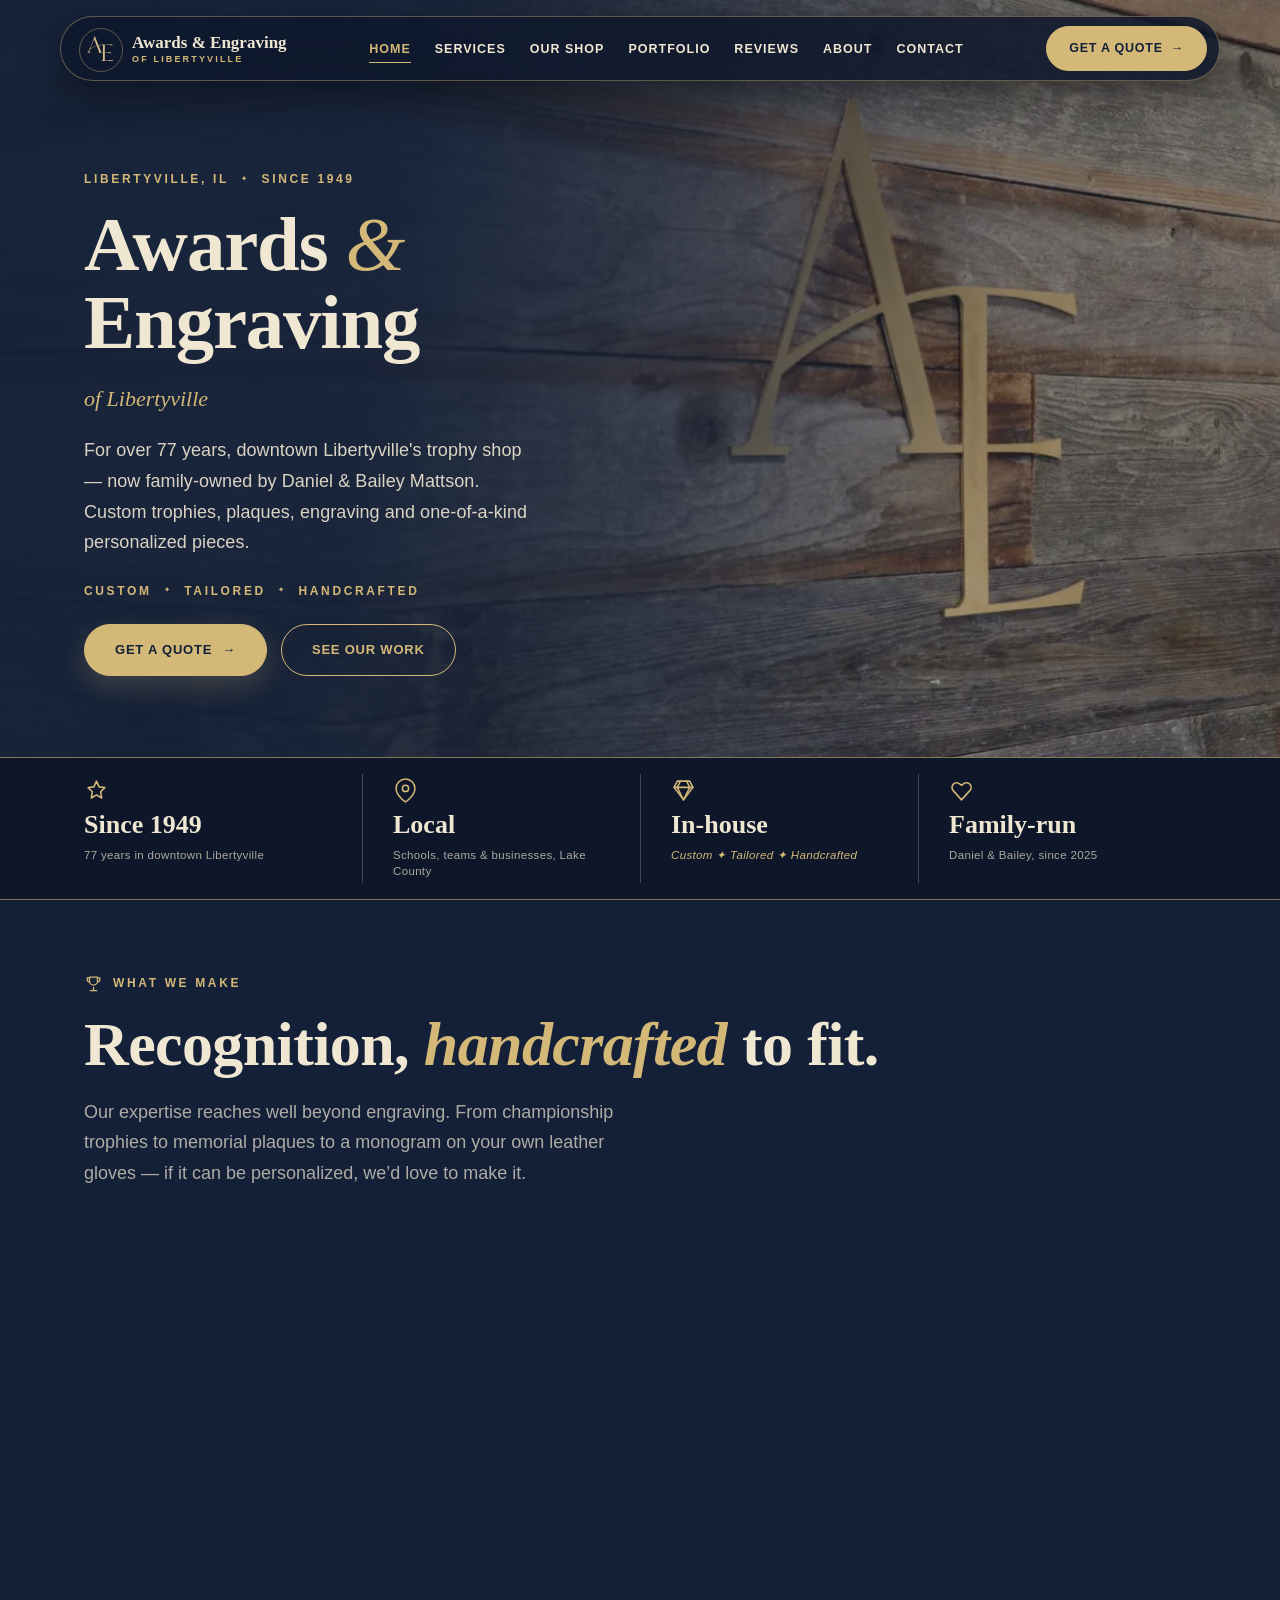
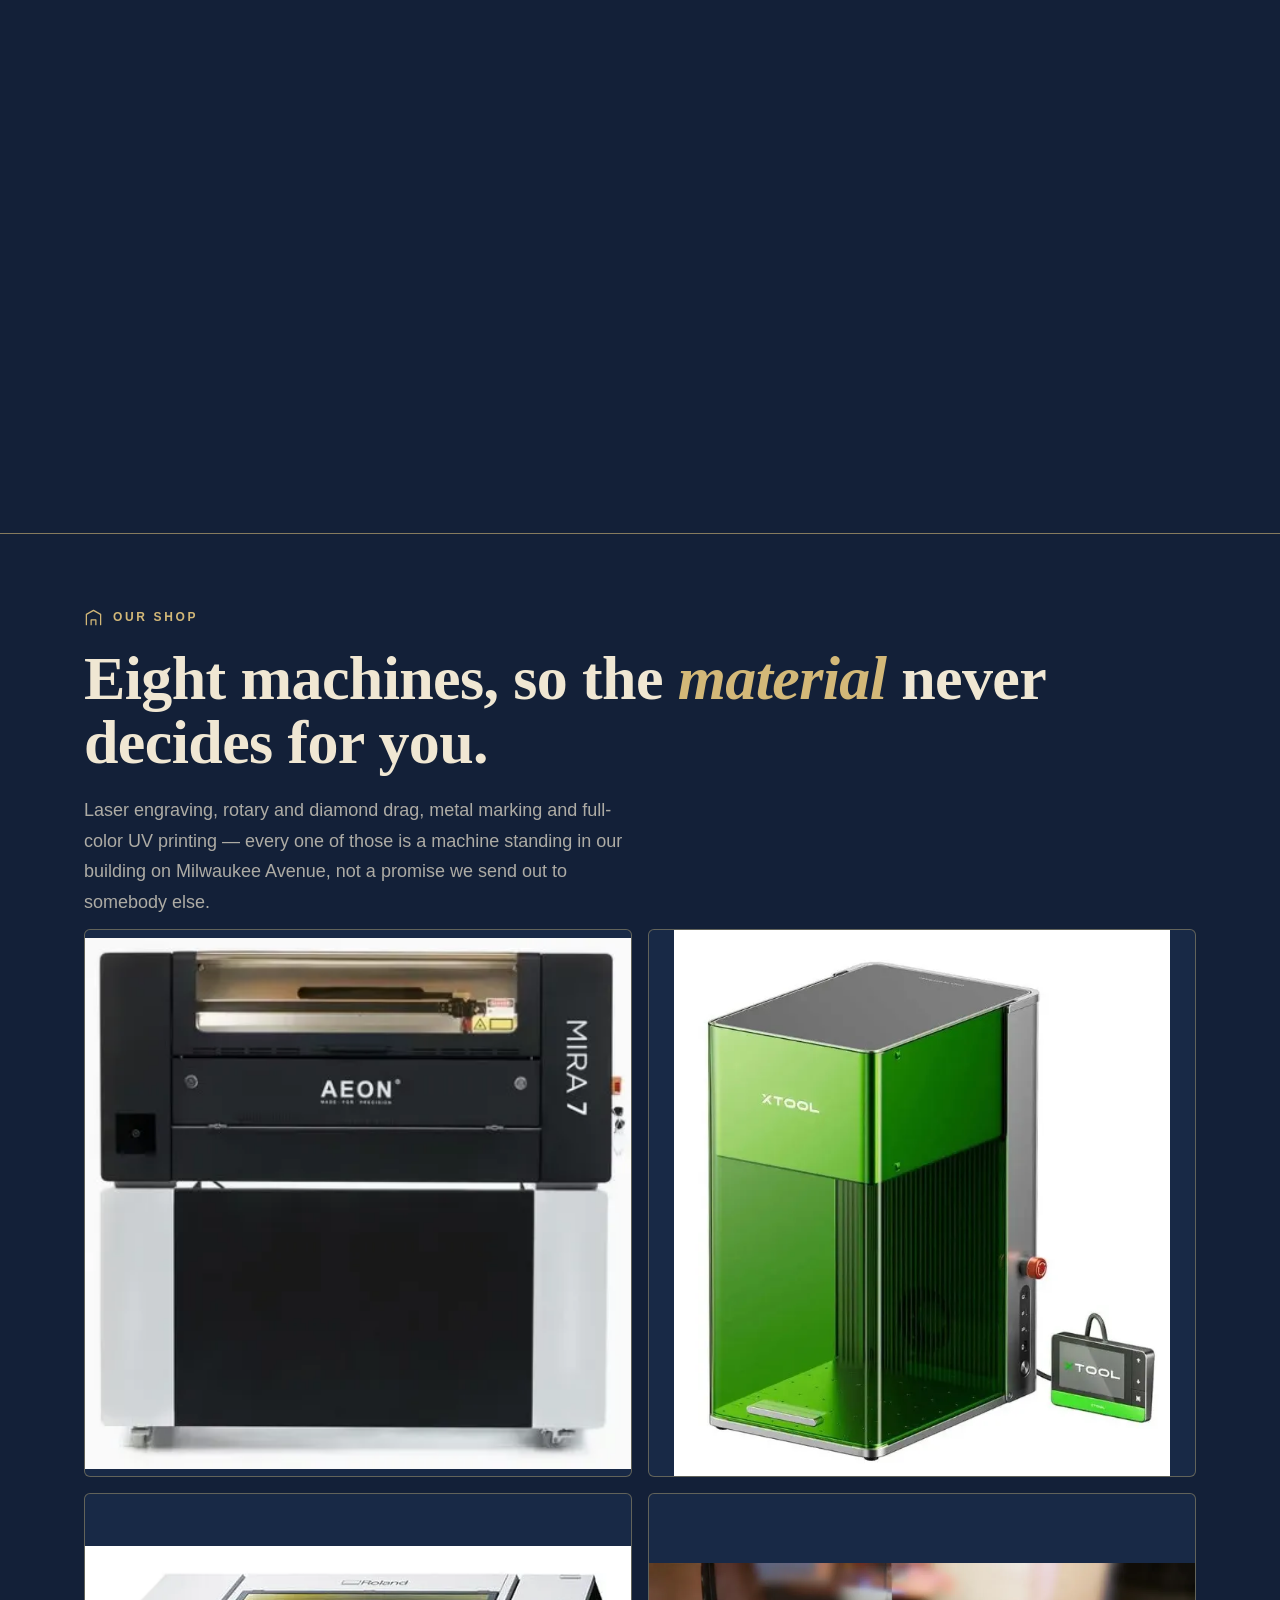
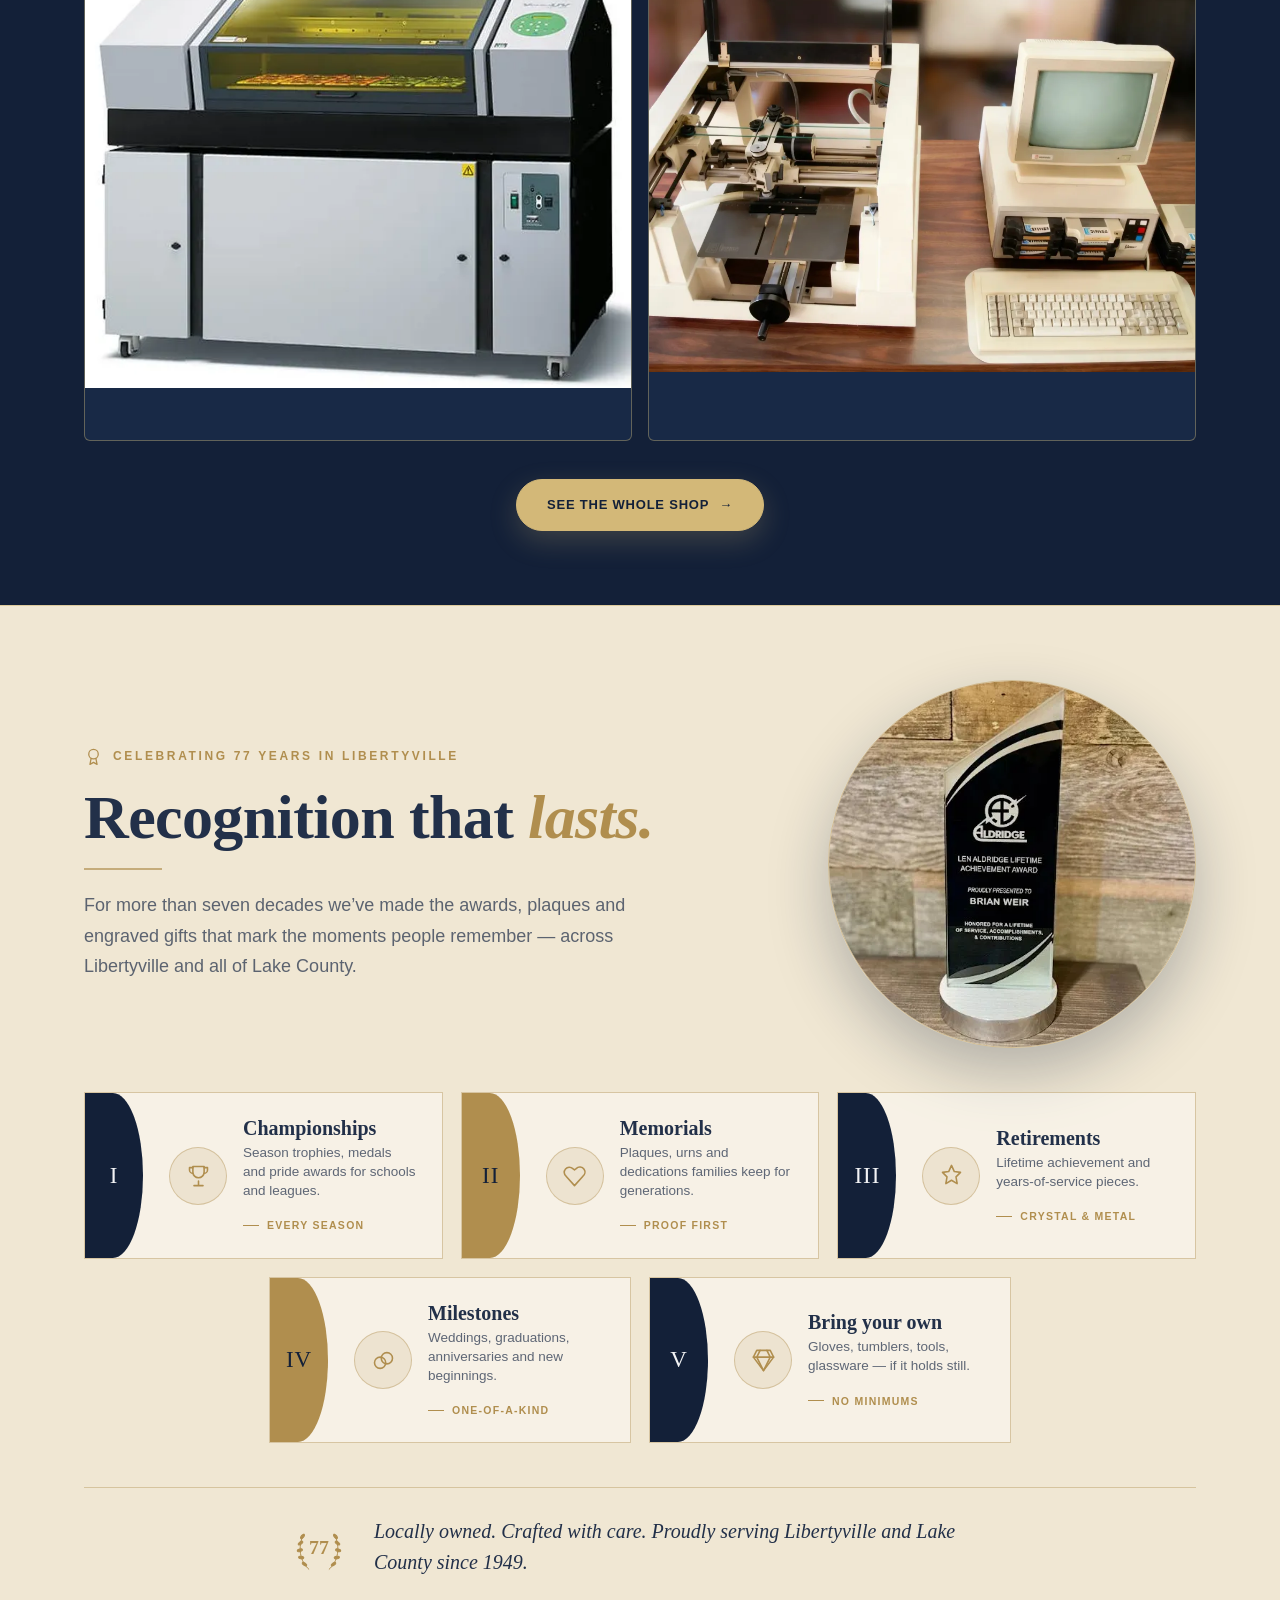
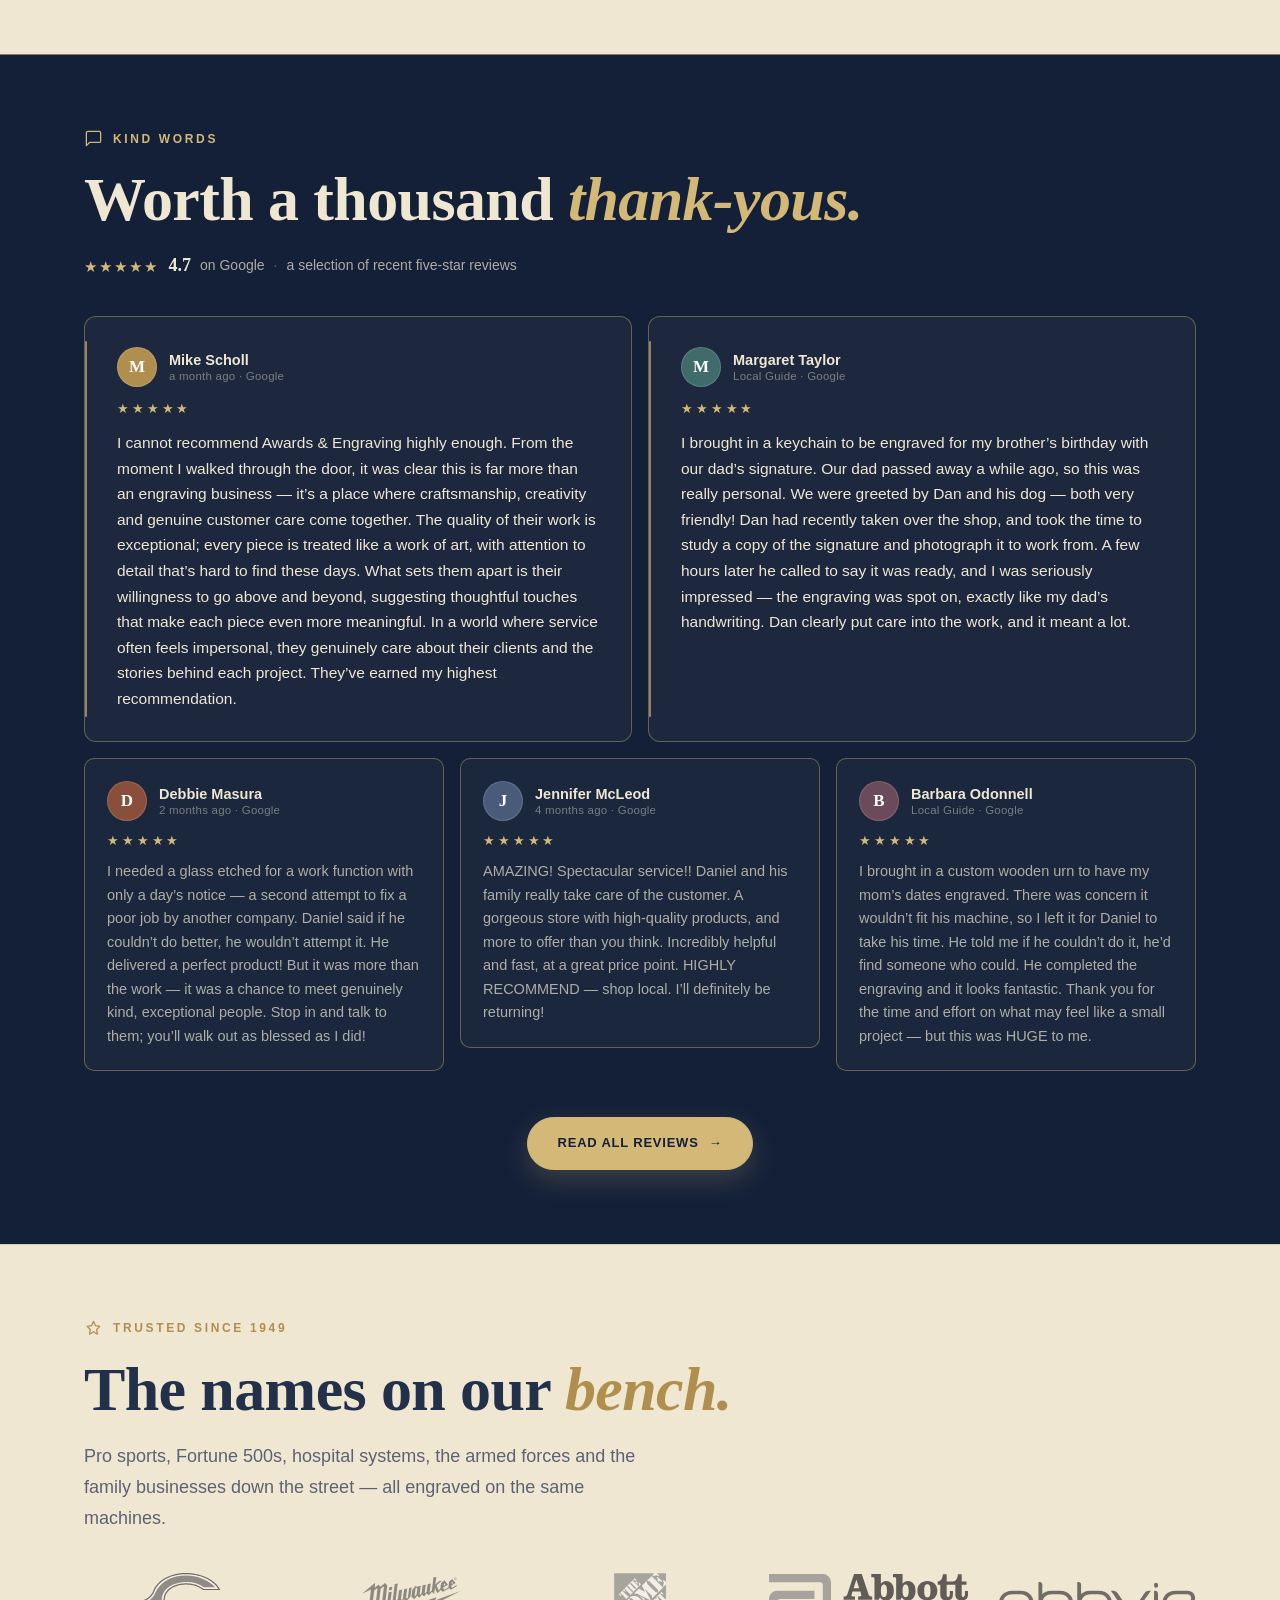
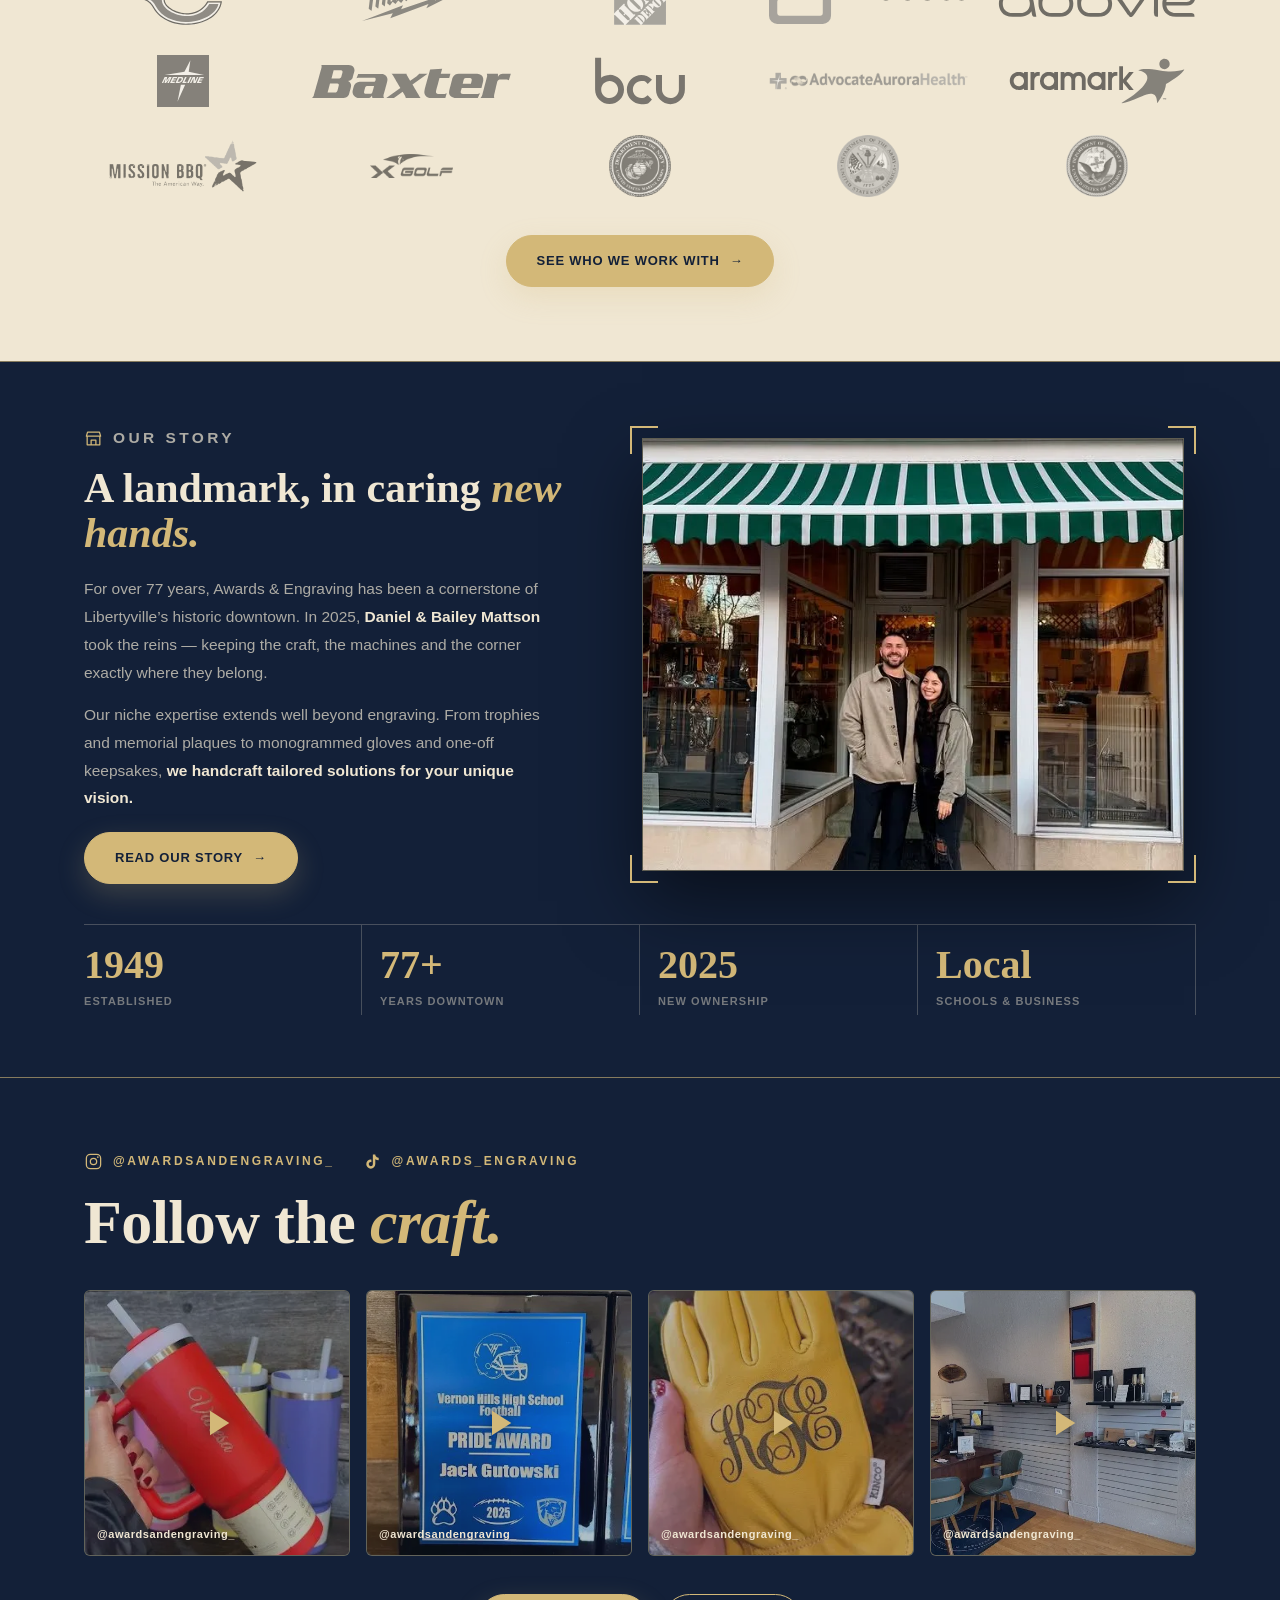
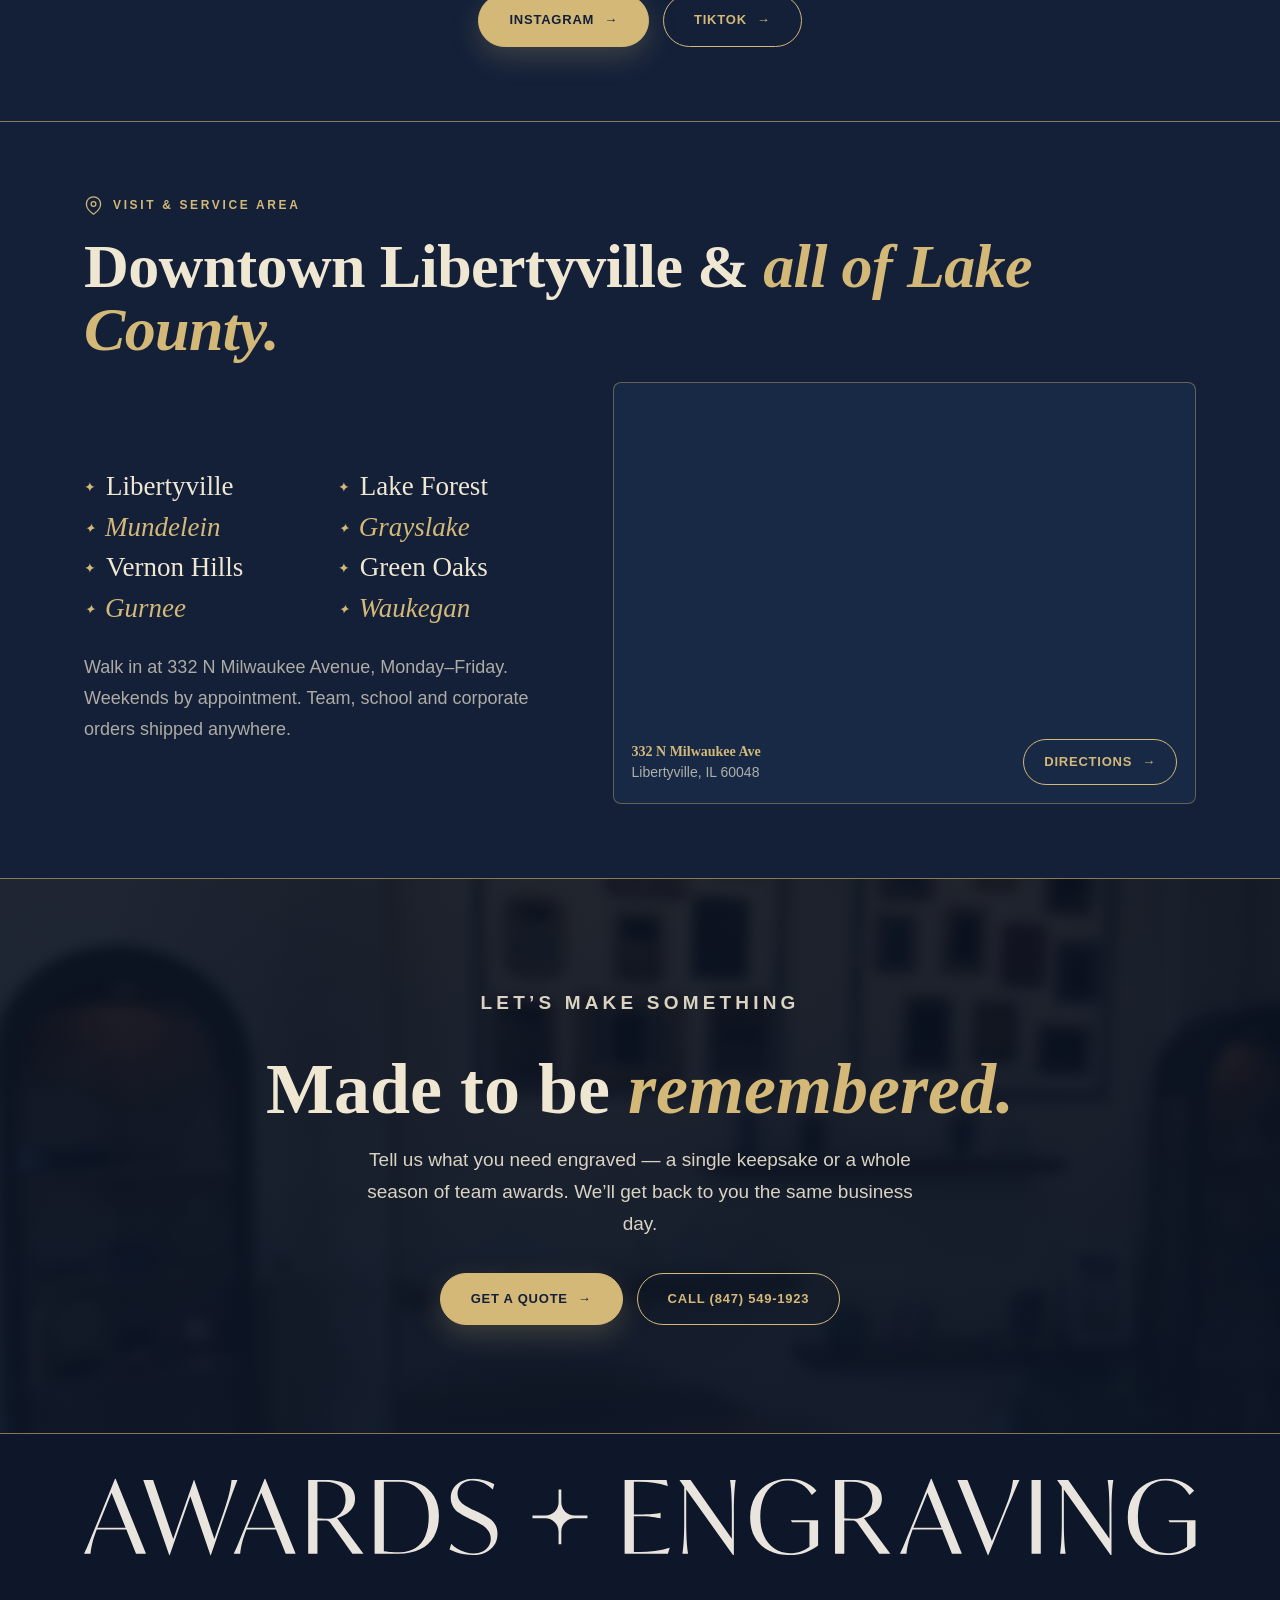
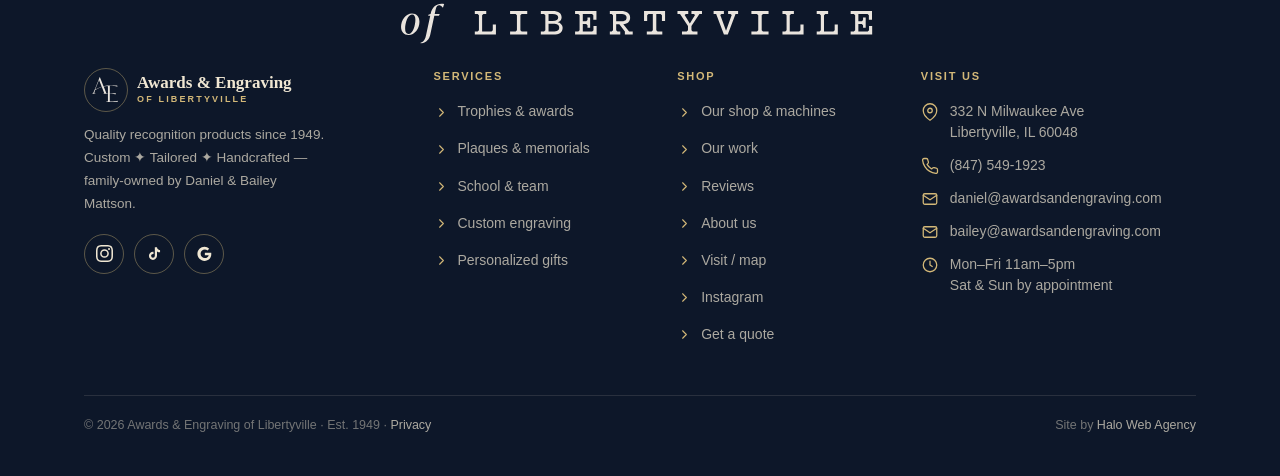
==== commit 24a9f88d: "Show Bailey's email alongside Daniel's bailey@awardsandengraving.com now appears under Daniel's addr" ====
--- a/index.html
+++ b/index.html
@@ -112,6 +112,7 @@
       <div class="nm-meta">
         <a href="tel:+18475491923"><span data-ae-field="site.phone">(847) 549-1923</span></a>
         <a href="mailto:daniel@awardsandengraving.com"><span data-ae-field="site.email">daniel@awardsandengraving.com</span></a>
+        <a href="mailto:bailey@awardsandengraving.com">bailey@awardsandengraving.com</a>
       </div>
     </div>
   </div>
@@ -463,6 +464,7 @@
           <div class="row"><span class="ic"><svg viewBox="0 0 24 24" fill="none" stroke="currentColor" stroke-width="1.7" stroke-linecap="round" stroke-linejoin="round" aria-hidden="true"><path d="M21 10c0 7-9 13-9 13s-9-6-9-13a9 9 0 0 1 18 0Z"/><circle cx="12" cy="10" r="3"/></svg></span><span data-ae-field="site.address" data-ae-type="multiline">332 N Milwaukee Ave<br>Libertyville, IL 60048</span></div>
           <div class="row"><span class="ic"><svg viewBox="0 0 24 24" fill="none" stroke="currentColor" stroke-width="1.7" stroke-linecap="round" stroke-linejoin="round" aria-hidden="true"><path d="M22 16.92v3a2 2 0 0 1-2.18 2 19.79 19.79 0 0 1-8.63-3.07 19.5 19.5 0 0 1-6-6A19.79 19.79 0 0 1 2.12 4.18 2 2 0 0 1 4.11 2h3a2 2 0 0 1 2 1.72c.13.94.36 1.85.7 2.72a2 2 0 0 1-.45 2.11L8.09 9.91a16 16 0 0 0 6 6l1.36-1.27a2 2 0 0 1 2.11-.45c.87.34 1.78.57 2.72.7A2 2 0 0 1 22 16.92Z"/></svg></span><a href="tel:+18475491923"><span data-ae-field="site.phone">(847) 549-1923</span></a></div>
           <div class="row"><span class="ic"><svg viewBox="0 0 24 24" fill="none" stroke="currentColor" stroke-width="1.7" stroke-linecap="round" stroke-linejoin="round" aria-hidden="true"><rect x="3" y="5" width="18" height="14" rx="2"/><path d="m3 7 9 6 9-6"/></svg></span><a href="mailto:daniel@awardsandengraving.com"><span data-ae-field="site.email">daniel@awardsandengraving.com</span></a></div>
+          <div class="row"><span class="ic"><svg viewBox="0 0 24 24" fill="none" stroke="currentColor" stroke-width="1.7" stroke-linecap="round" stroke-linejoin="round" aria-hidden="true"><rect x="3" y="5" width="18" height="14" rx="2"/><path d="m3 7 9 6 9-6"/></svg></span><a href="mailto:bailey@awardsandengraving.com">bailey@awardsandengraving.com</a></div>
           <div class="row"><span class="ic"><svg viewBox="0 0 24 24" fill="none" stroke="currentColor" stroke-width="1.7" stroke-linecap="round" stroke-linejoin="round" aria-hidden="true"><circle cx="12" cy="12" r="9"/><path d="M12 7v5l3 2"/></svg></span><span data-ae-field="site.hours" data-ae-type="multiline">Mon&ndash;Fri 11am&ndash;5pm<br>Sat &amp; Sun by appointment</span></div>
         </div>
       </div>
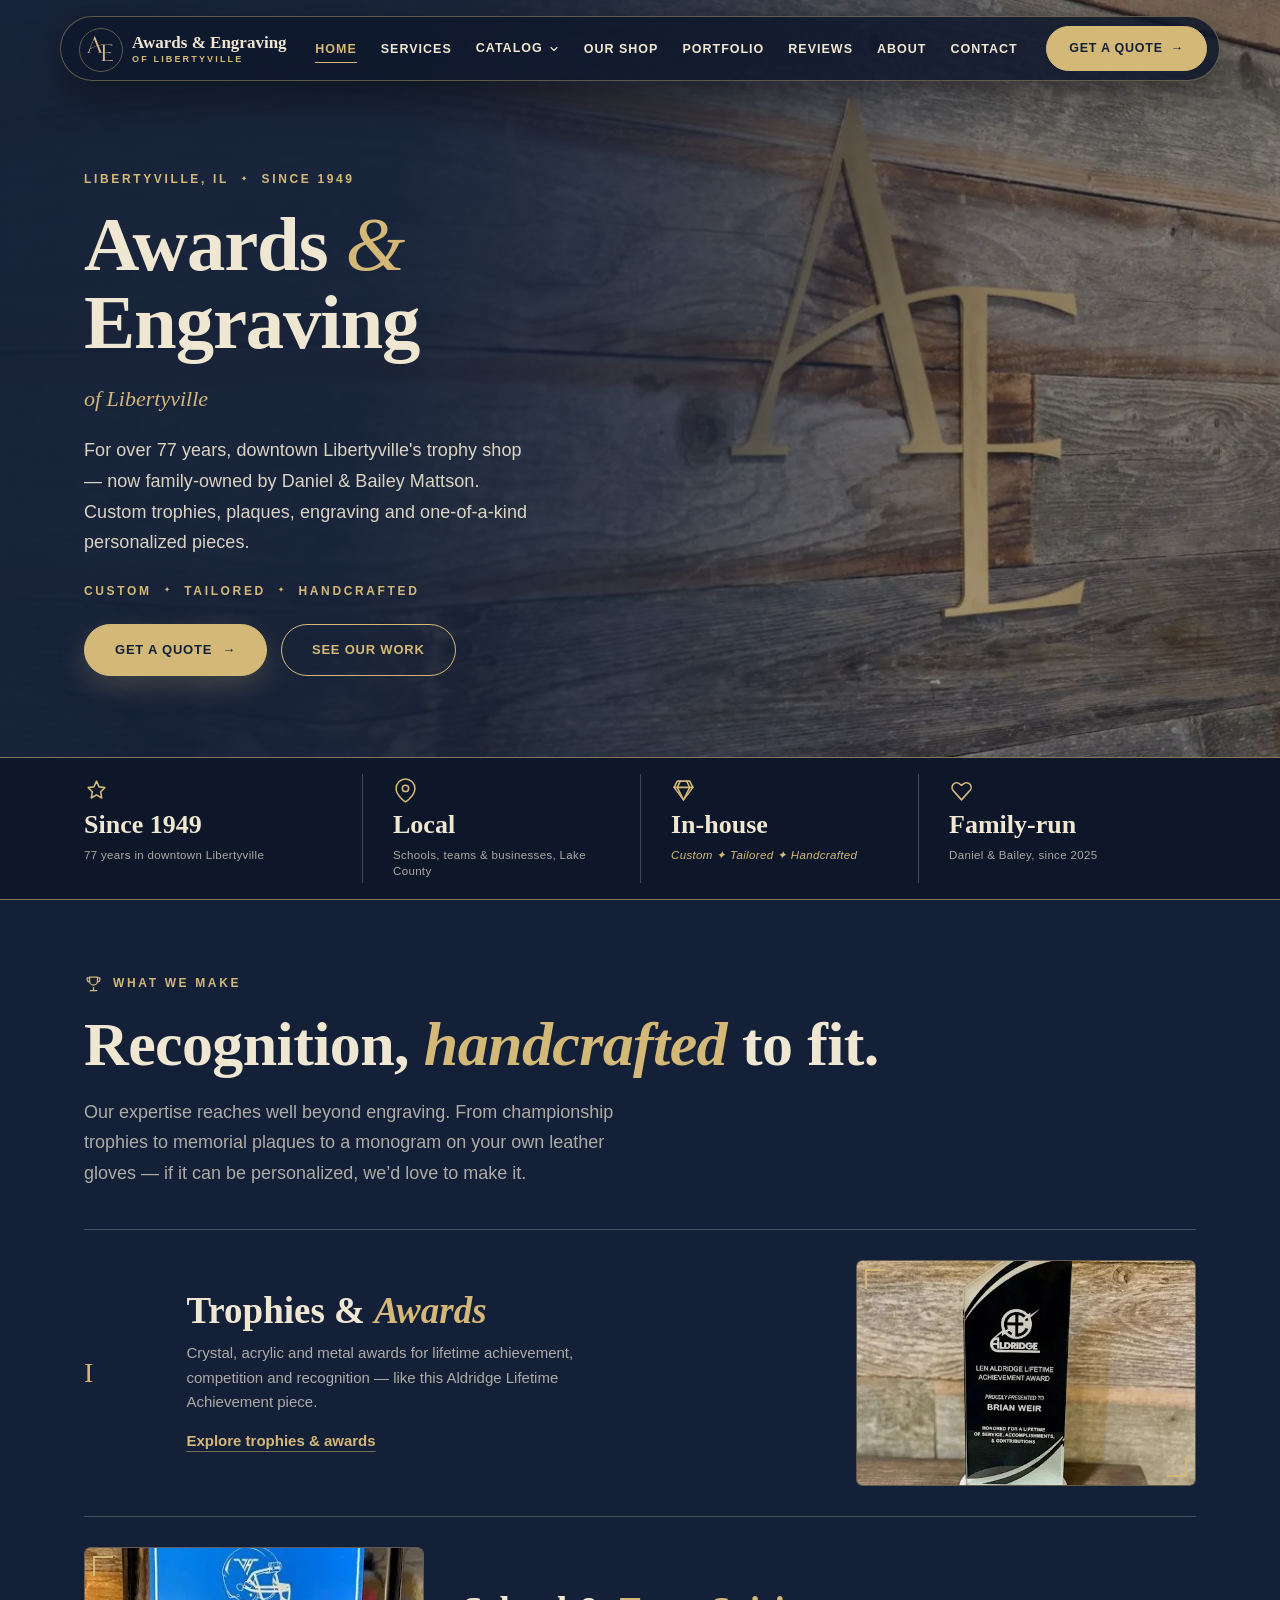
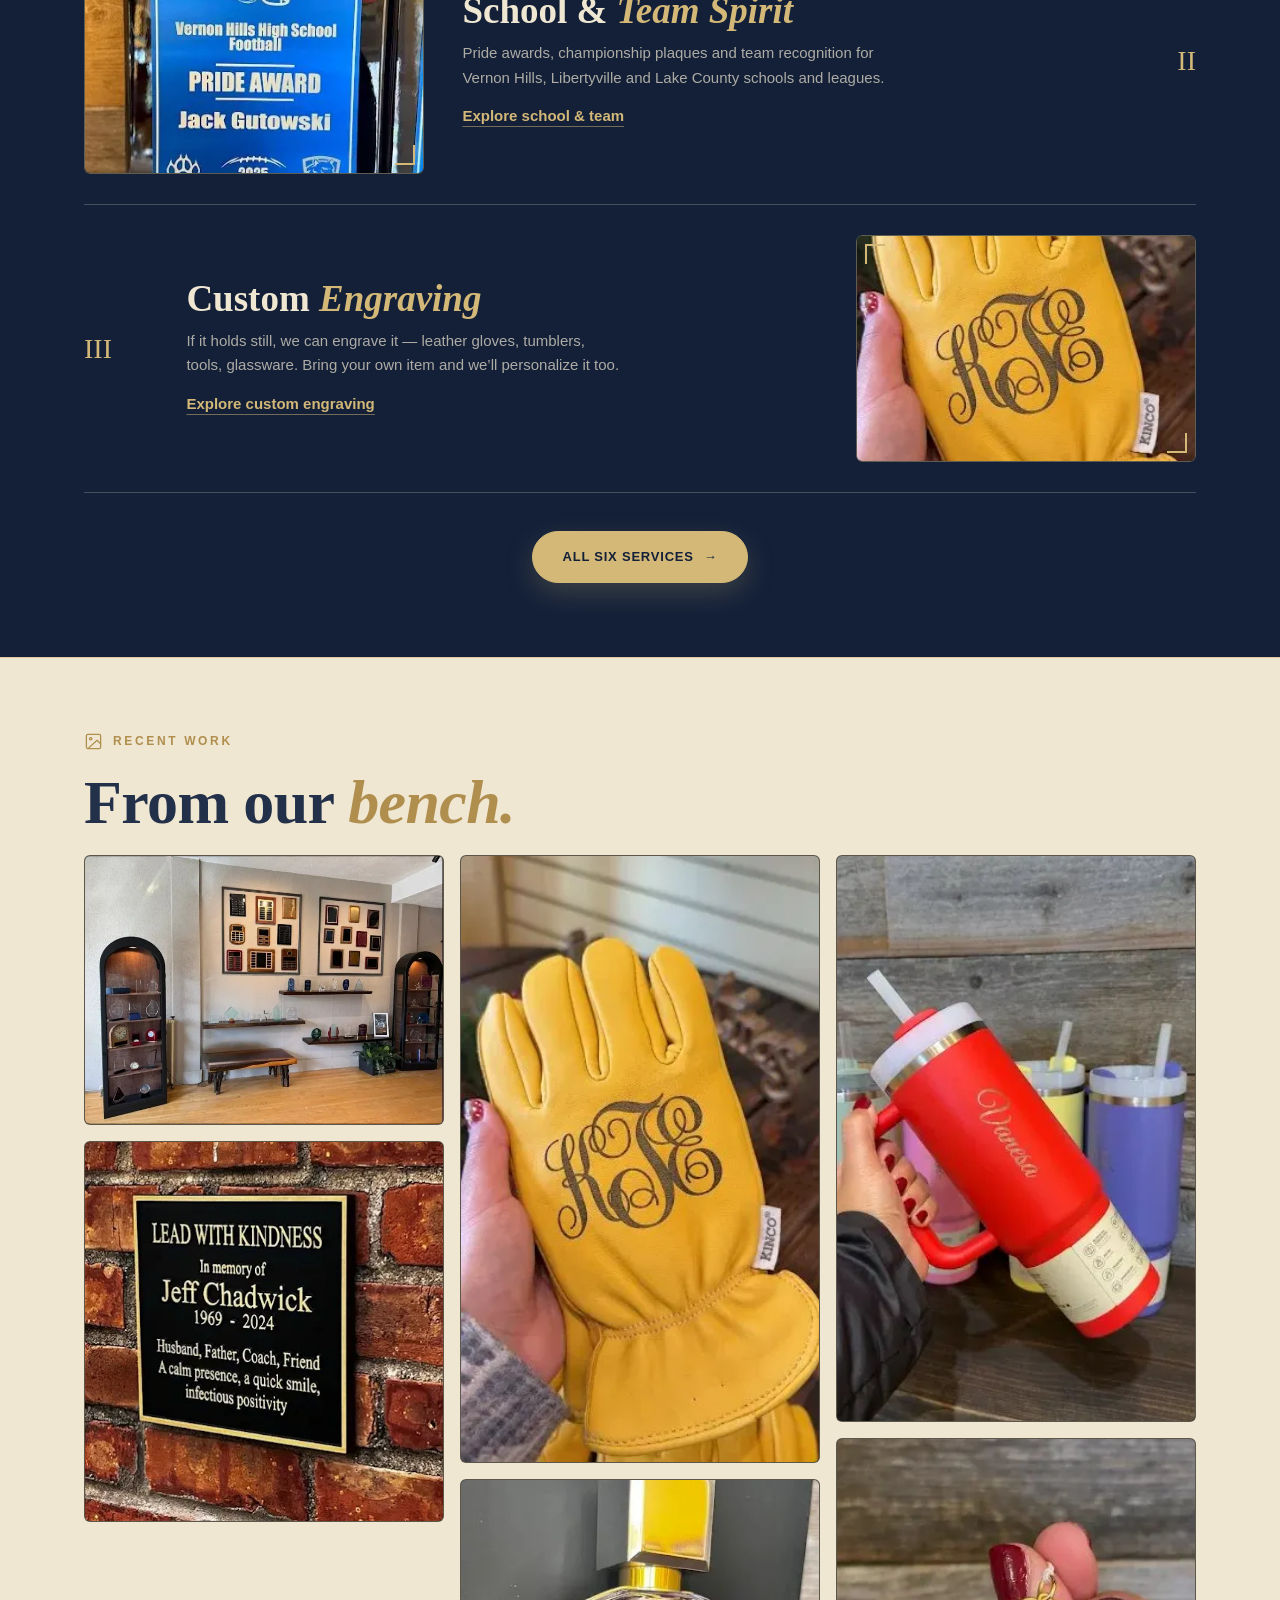
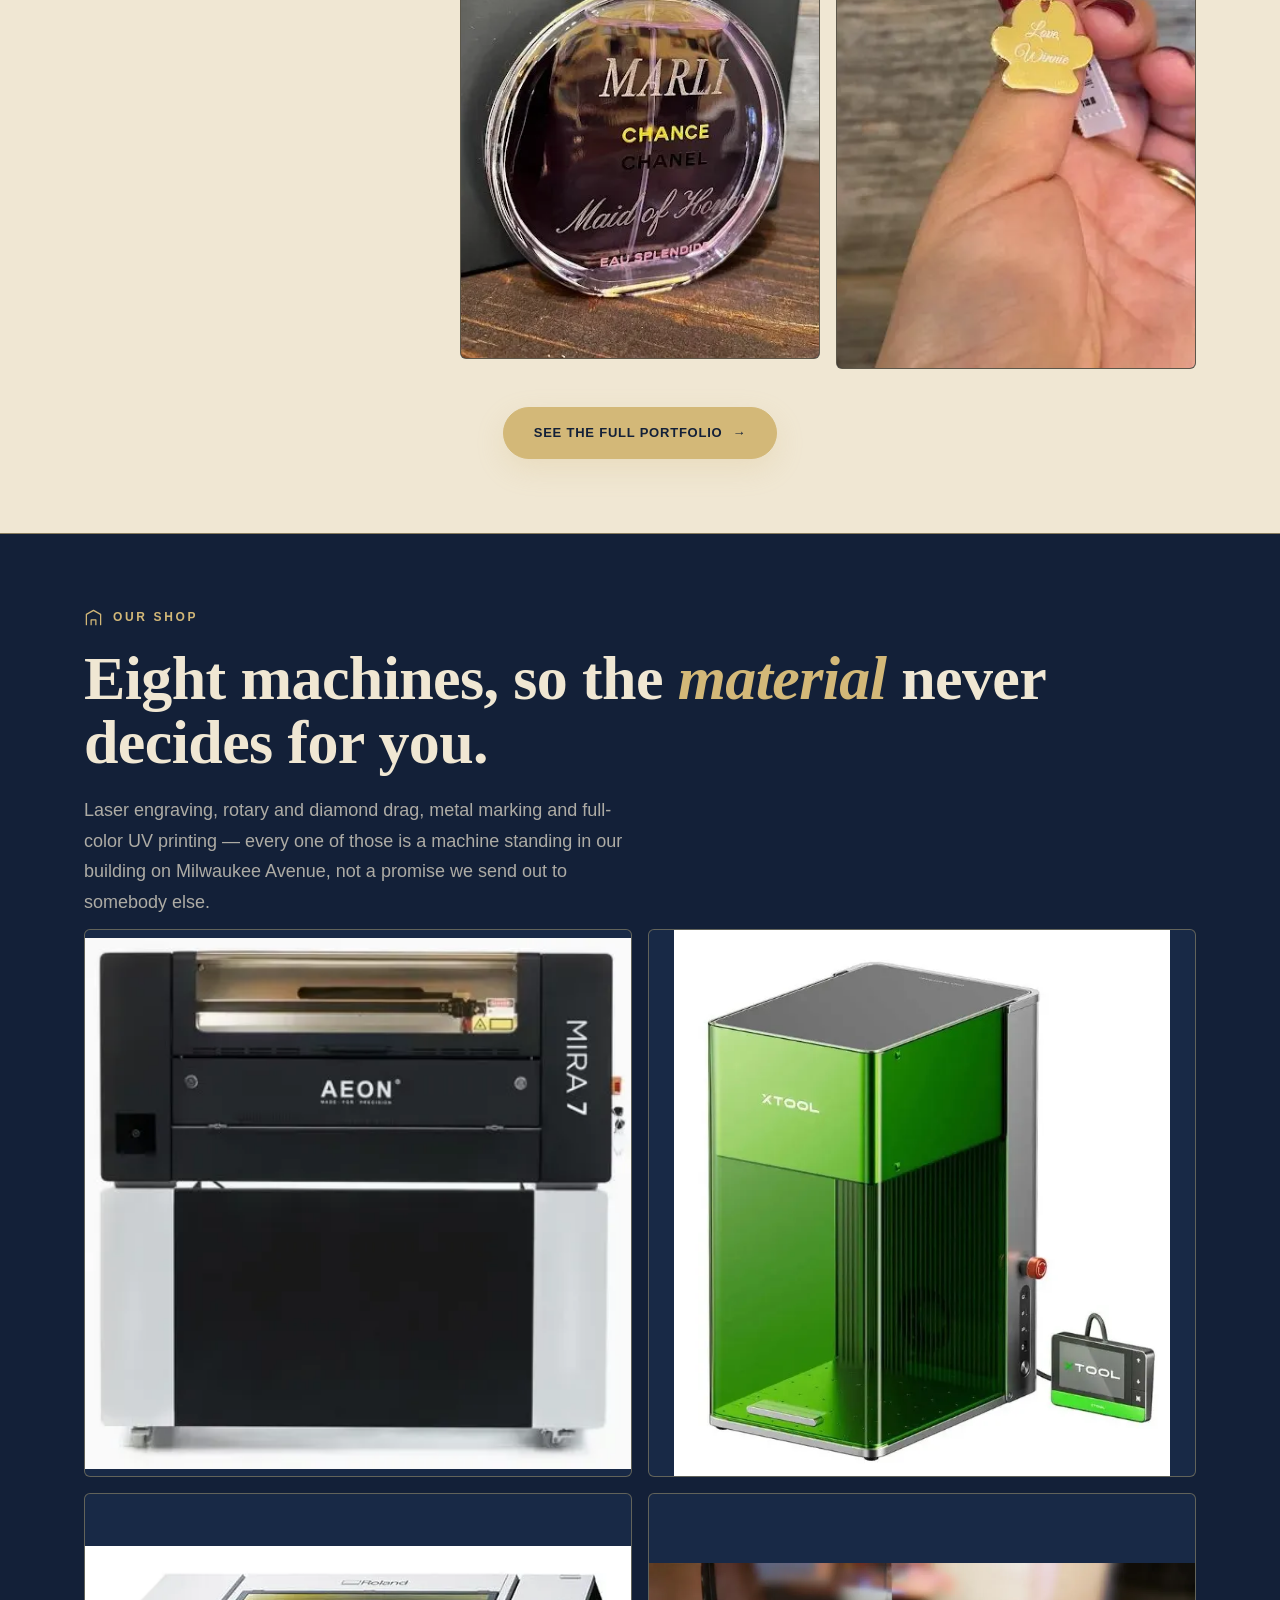
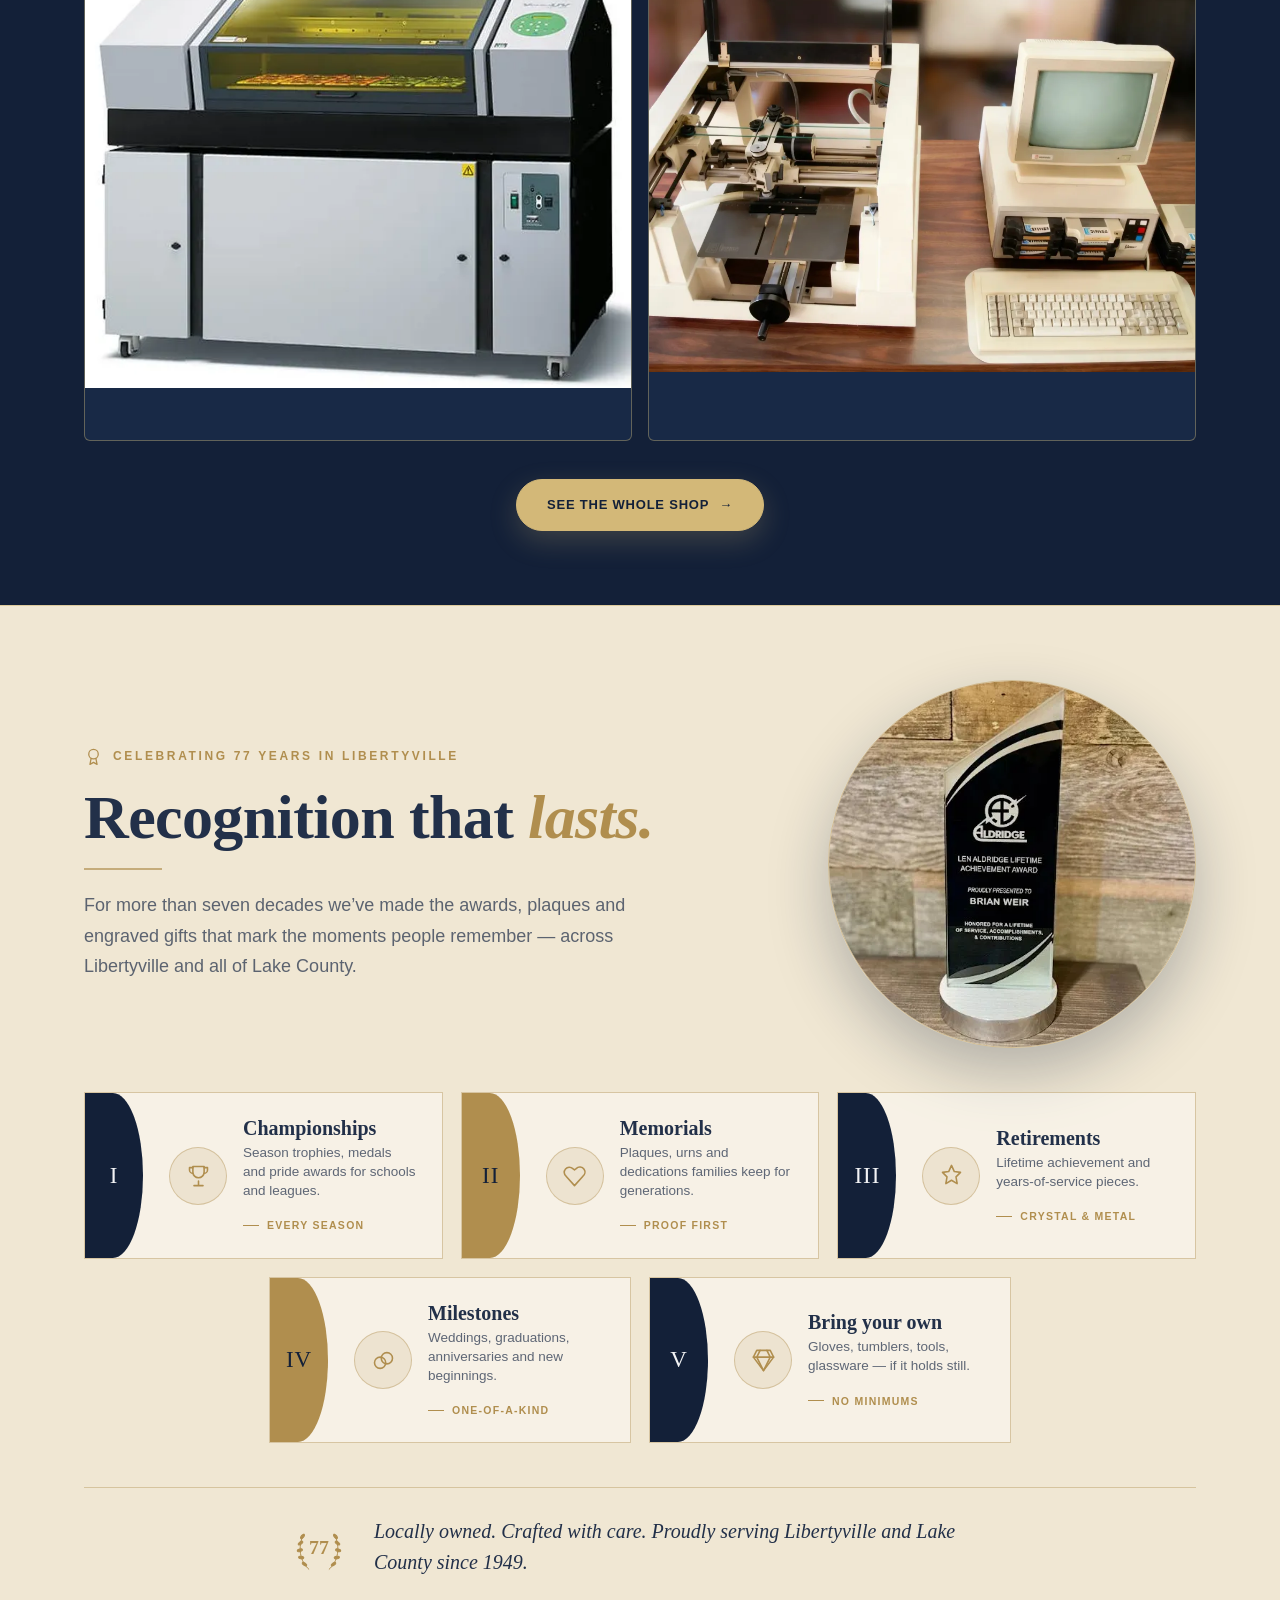
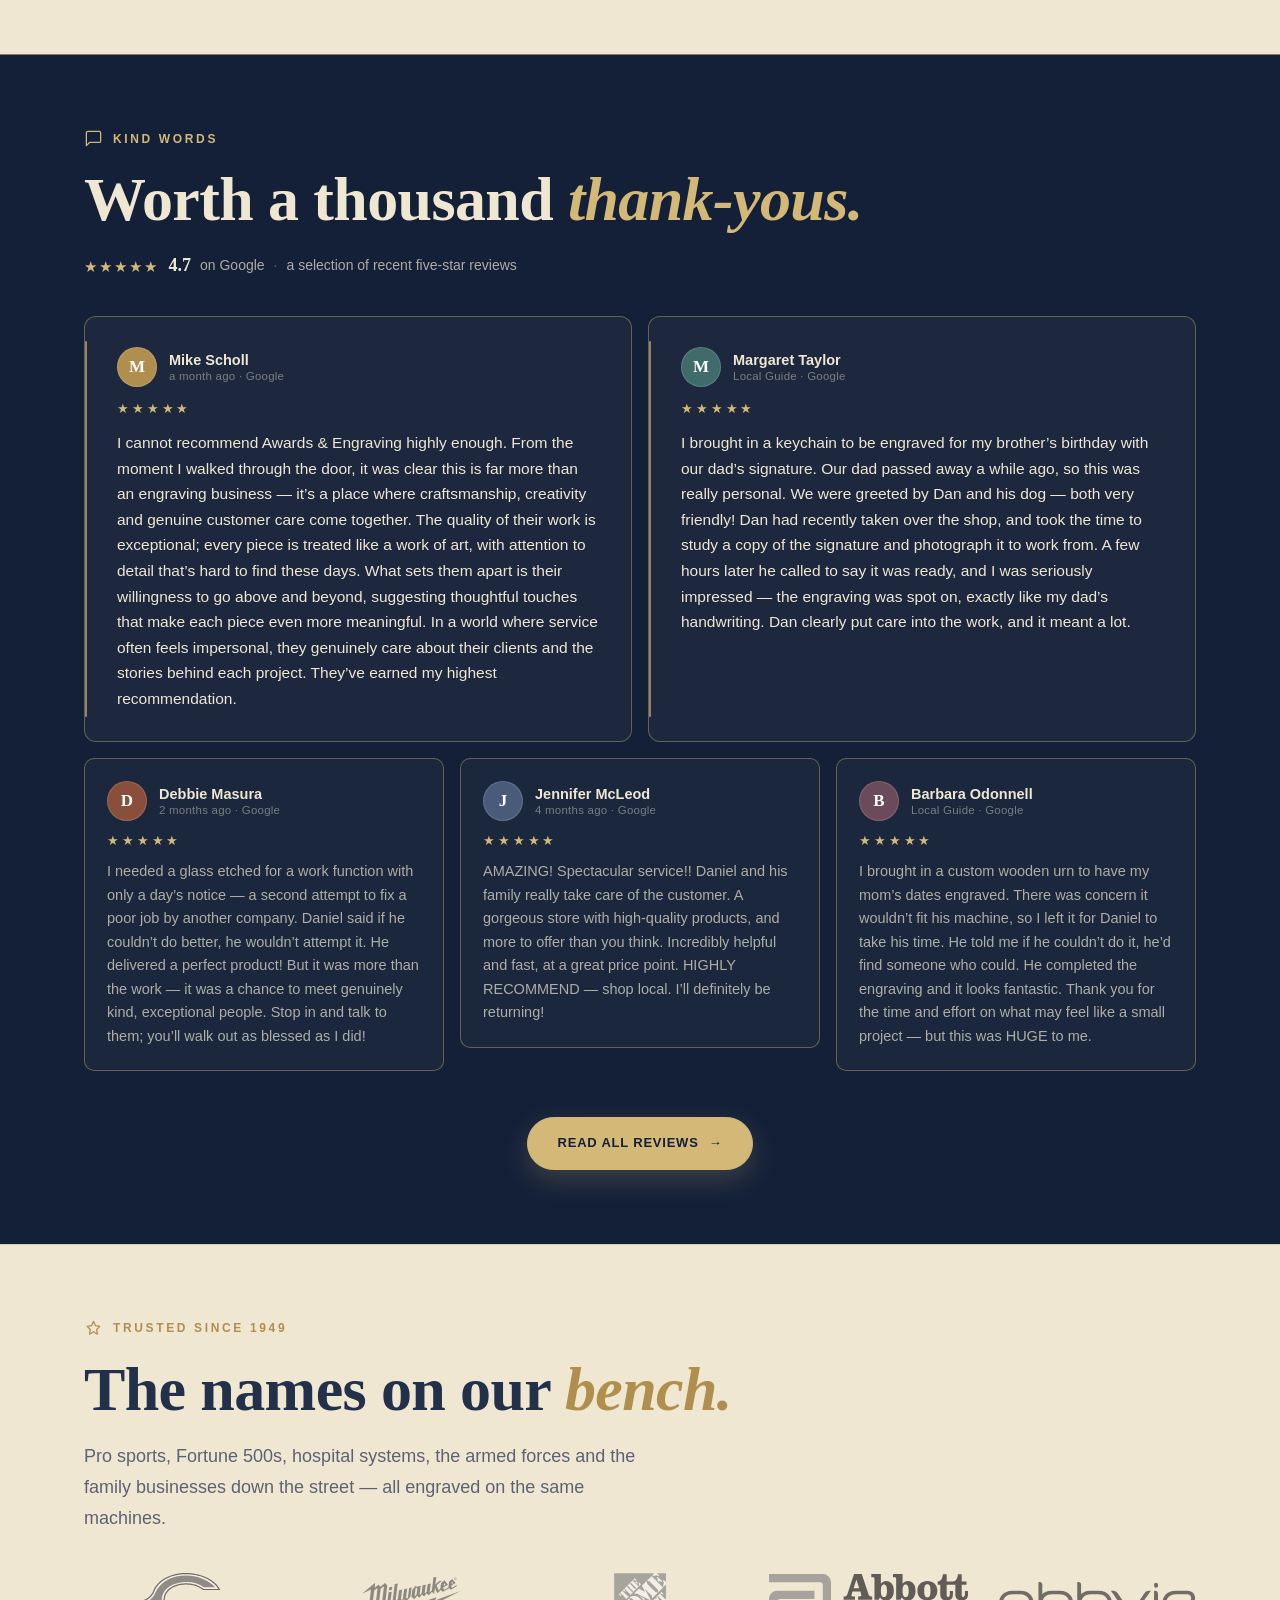
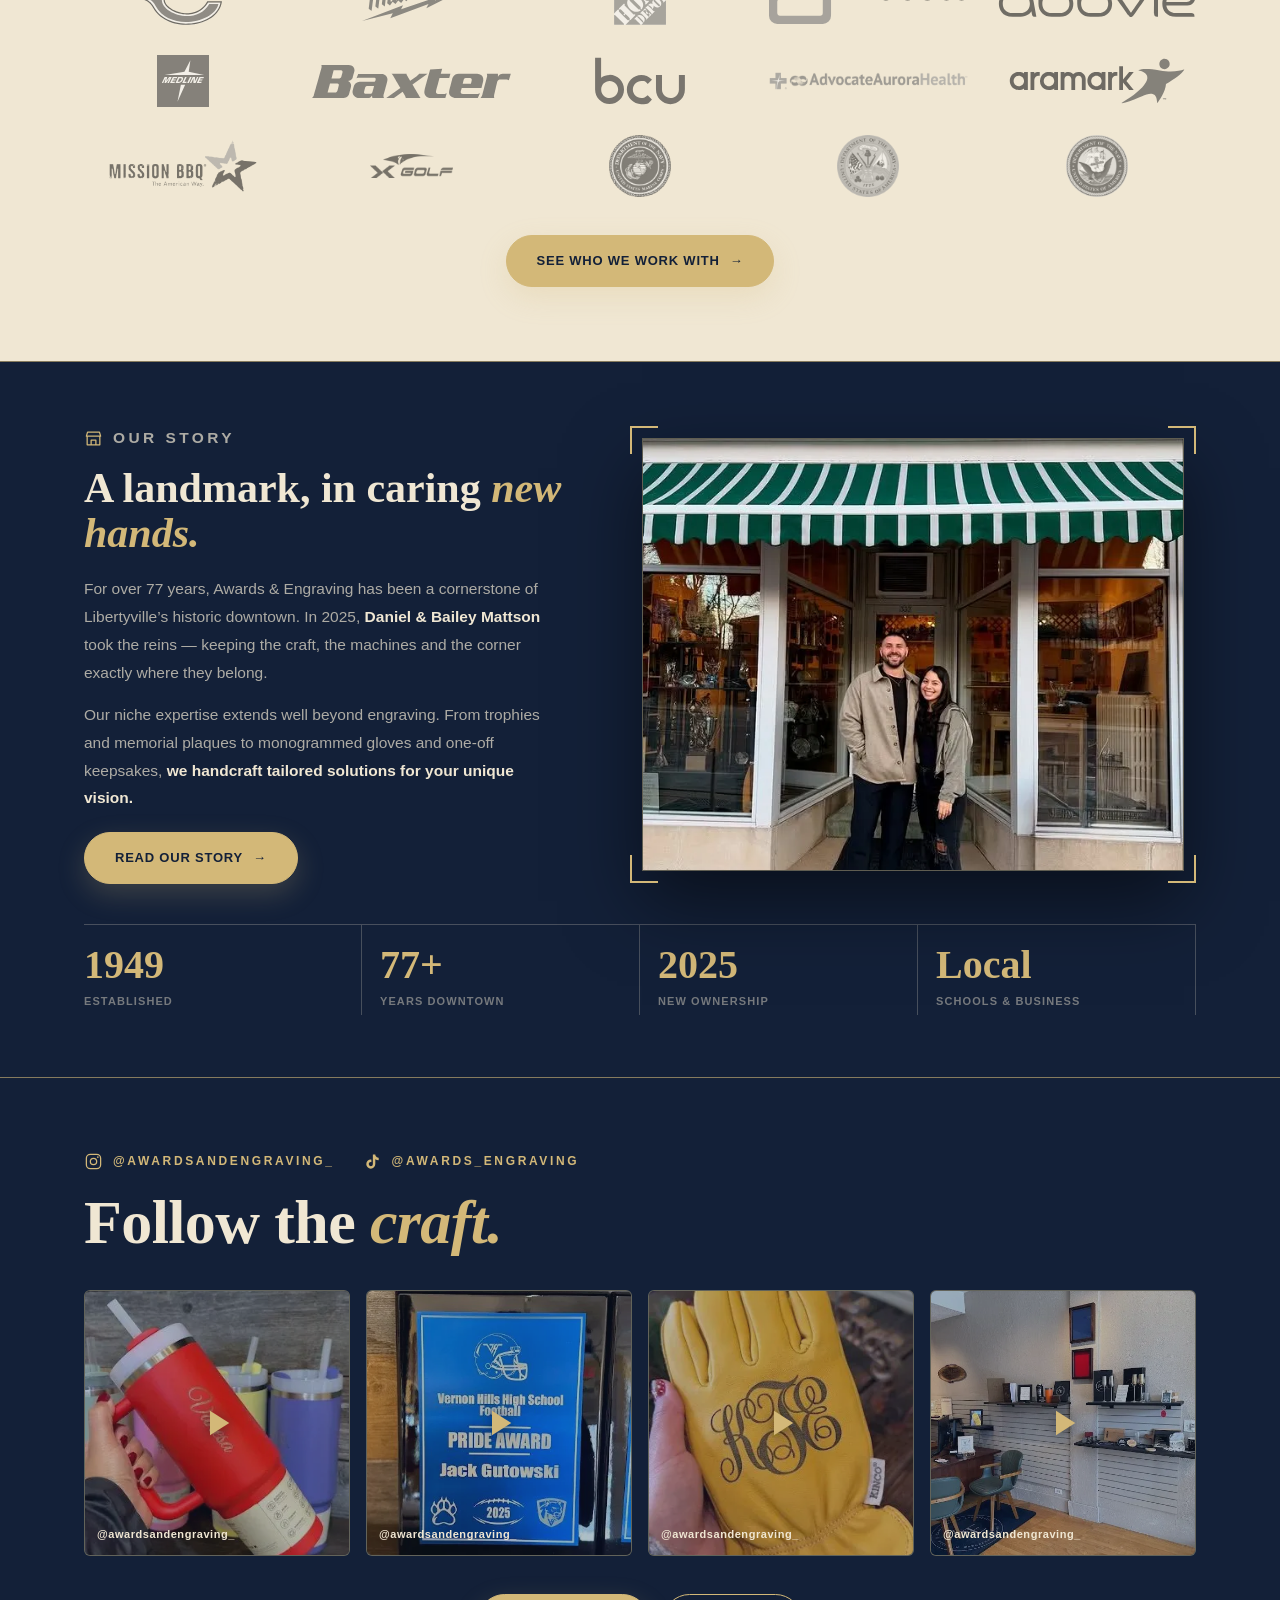
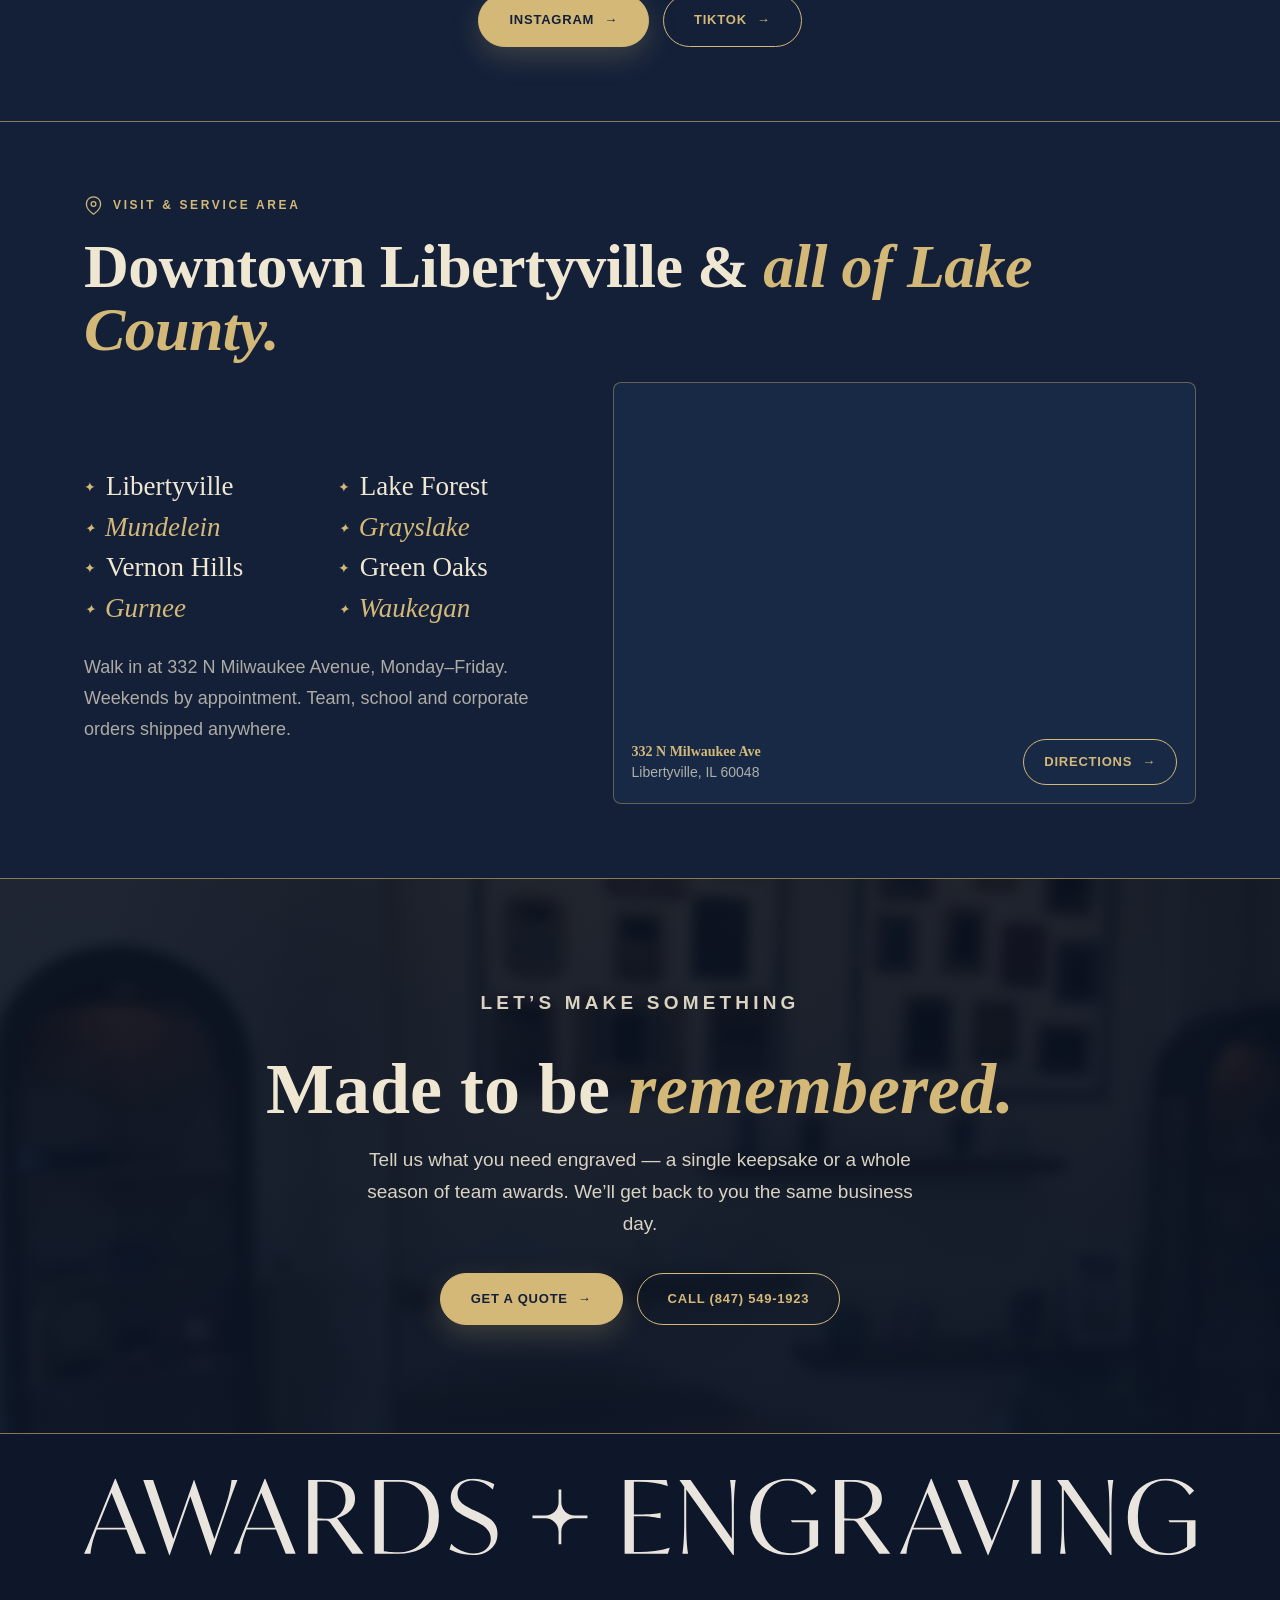
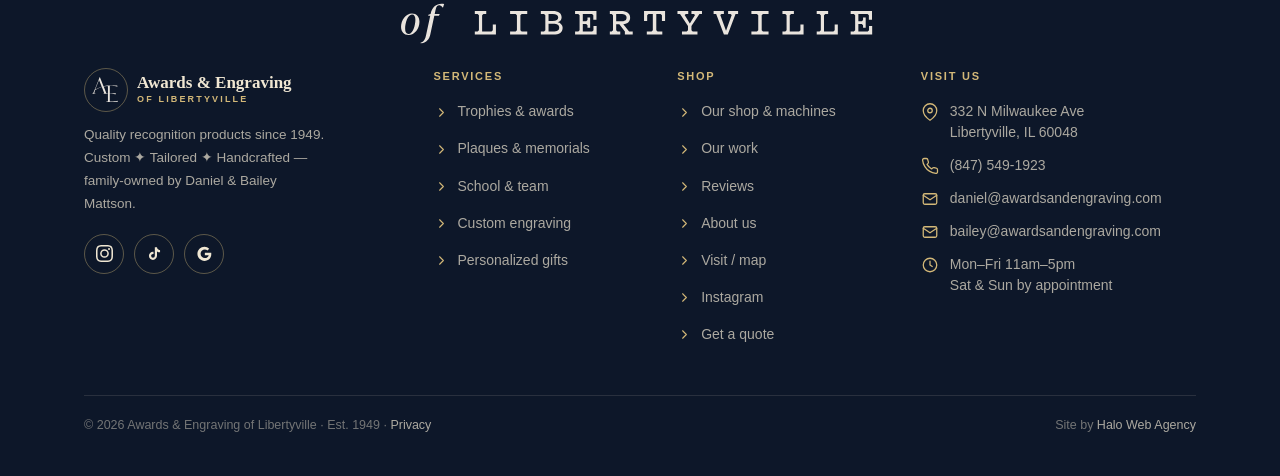
==== commit 0ebb377e: "Add the Premier Line product catalog Scrapes the shop's main vendor (JDS / Premier Line, 7 sites) in" ====
--- a/index.html
+++ b/index.html
@@ -64,6 +64,14 @@
     y=l.getElementsByTagName(r)[0];y.parentNode.insertBefore(t,y);
   })(window, document, "clarity", "script", "xsb6nk4hf3");
 </script>
+<!-- Google Analytics 4 -->
+<script async src="https://www.googletagmanager.com/gtag/js?id=G-K7V7HWVT61"></script>
+<script>
+  window.dataLayer = window.dataLayer || [];
+  function gtag(){dataLayer.push(arguments);}
+  gtag('js', new Date());
+  gtag('config', 'G-K7V7HWVT61');
+</script>
 </head>
 <body id="top">
 <div class="preloader" id="preloader">
@@ -85,6 +93,19 @@
     <ul class="nav-links">
       <li><a href="#top" aria-current="page">Home</a></li>
       <li><a href="/services">Services</a></li>
+      <li class="has-dd">
+        <a href="/catalog" aria-haspopup="true">Catalog <svg class="dd-caret" viewBox="0 0 24 24" fill="none" stroke="currentColor" stroke-width="2.2" stroke-linecap="round" stroke-linejoin="round" aria-hidden="true"><path d="m6 9 6 6 6-6"/></svg></a>
+        <div class="nav-dd"><div class="nav-dd-inner">
+          <a href="/catalog">All collections</a>
+          <a href="/catalog#/crystal">Crystal &amp; Glass Awards</a>
+          <a href="/catalog#/sport">Sport Awards</a>
+          <a href="/catalog#/acrylic">Acrylic Awards</a>
+          <a href="/catalog#/drinkware">Drinkware</a>
+          <a href="/catalog#/leather">Lasered Leatherette</a>
+          <a href="/catalog#/personalized">Personalized Gifts</a>
+          <a href="/catalog#/corporate">Corporate Collection</a>
+        </div></div>
+      </li>
       <li><a href="/our-shop">Our Shop</a></li>
       <li><a href="/portfolio">Portfolio</a></li>
       <li><a href="/reviews">Reviews</a></li>
@@ -101,6 +122,7 @@
     <nav class="nm-links" aria-label="Mobile navigation">
       <a href="#top" aria-current="page"><span class="nm-n">i</span><span class="nm-t">Home</span></a>
       <a href="/services"><span class="nm-n">ii</span><span class="nm-t">Services</span></a>
+      <a href="/catalog"><span class="nm-n">&#10022;</span><span class="nm-t">Catalog</span></a>
       <a href="/our-shop"><span class="nm-n">iii</span><span class="nm-t">Our Shop</span></a>
       <a href="/portfolio"><span class="nm-n">iv</span><span class="nm-t">Portfolio</span></a>
       <a href="/reviews"><span class="nm-n">v</span><span class="nm-t">Reviews</span></a>
--- a/styles.css
+++ b/styles.css
@@ -92,6 +92,26 @@
 .nav-burger span:nth-child(1){top:14px}.nav-burger span:nth-child(2){bottom:14px}
 body.nav-open .nav-burger span:nth-child(1){top:calc(50% - 1px);transform:rotate(45deg)}
 body.nav-open .nav-burger span:nth-child(2){bottom:calc(50% - 1px);transform:rotate(-45deg)}
+
+/* ---------- nav "Catalog" dropdown ---------- */
+.nav-links .has-dd{position:relative}
+.nav-links .has-dd>a{display:inline-flex;align-items:center;gap:5px}
+.dd-caret{width:12px;height:12px;flex:0 0 auto;transition:transform .3s var(--ease)}
+.nav-links .has-dd:hover .dd-caret,.nav-links .has-dd:focus-within .dd-caret{transform:rotate(180deg)}
+/* padding-top on the wrapper is the hover bridge between the trigger and the panel */
+.nav-dd{position:absolute;top:100%;left:50%;transform:translateX(-50%);padding-top:16px;z-index:20;
+  opacity:0;visibility:hidden;pointer-events:none;transition:opacity .25s var(--ease),visibility .25s}
+.nav-links .has-dd:hover .nav-dd,.nav-links .has-dd:focus-within .nav-dd{opacity:1;visibility:visible;pointer-events:auto}
+.nav-dd-inner{display:flex;flex-direction:column;gap:1px;min-width:236px;padding:8px;
+  background:rgba(11,19,36,.97);-webkit-backdrop-filter:blur(10px);backdrop-filter:blur(10px);
+  border:1px solid var(--gold-soft);border-radius:16px;box-shadow:0 20px 48px rgba(0,0,0,.5);
+  transform:translateY(6px);transition:transform .25s var(--ease)}
+.nav-links .has-dd:hover .nav-dd-inner,.nav-links .has-dd:focus-within .nav-dd-inner{transform:none}
+.nav-dd-inner a{padding:10px 14px;border-radius:10px;font-size:12.5px;font-weight:600;letter-spacing:.02em;
+  text-transform:none;color:var(--cream);white-space:nowrap;transition:background .2s,color .2s}
+.nav-dd-inner a::after{display:none}
+.nav-dd-inner a:first-child{color:var(--gold);border-bottom:1px solid var(--line);border-radius:10px 10px 0 0;margin-bottom:3px;padding-bottom:12px}
+.nav-dd-inner a:hover{background:rgba(211,184,120,.12);color:var(--gold)}
 
 /* ---------- buttons (rounded) ---------- */
 .btn{font-family:var(--sans);font-size:13px;font-weight:700;letter-spacing:.06em;text-transform:uppercase;
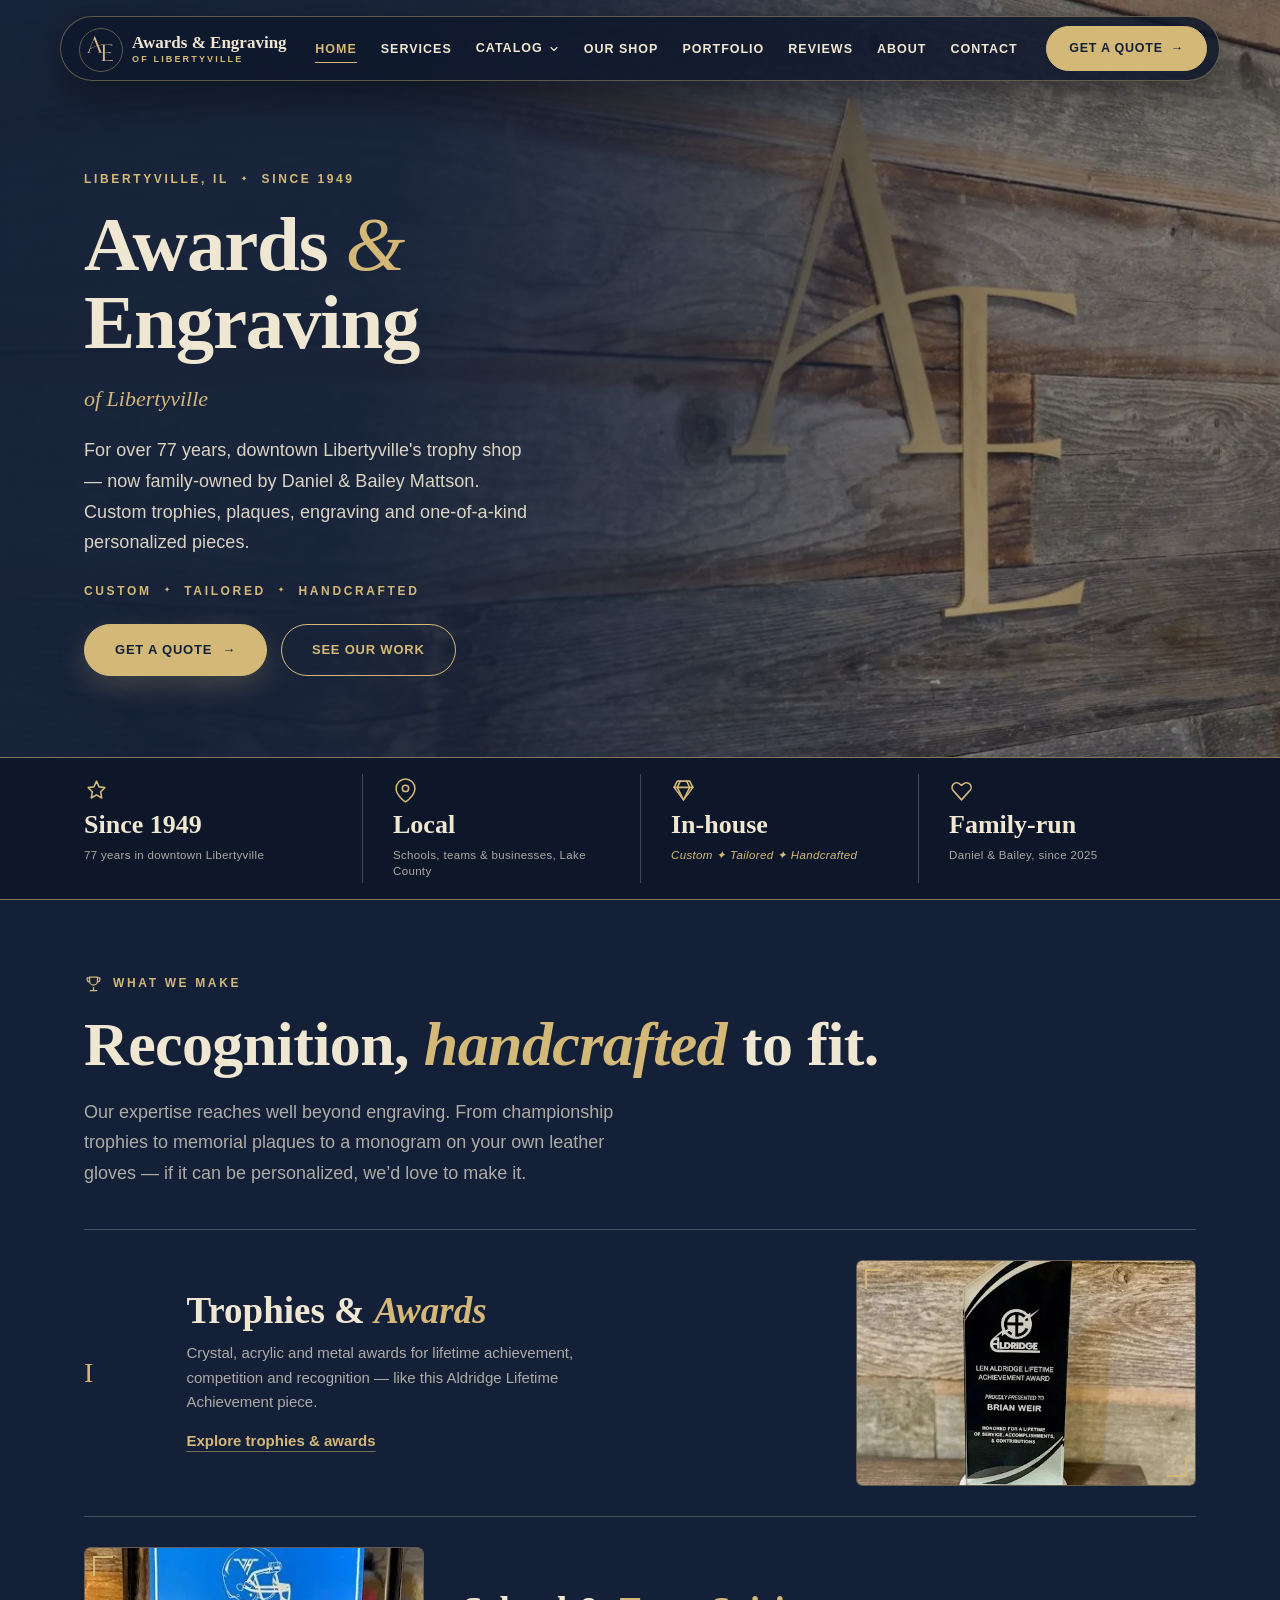
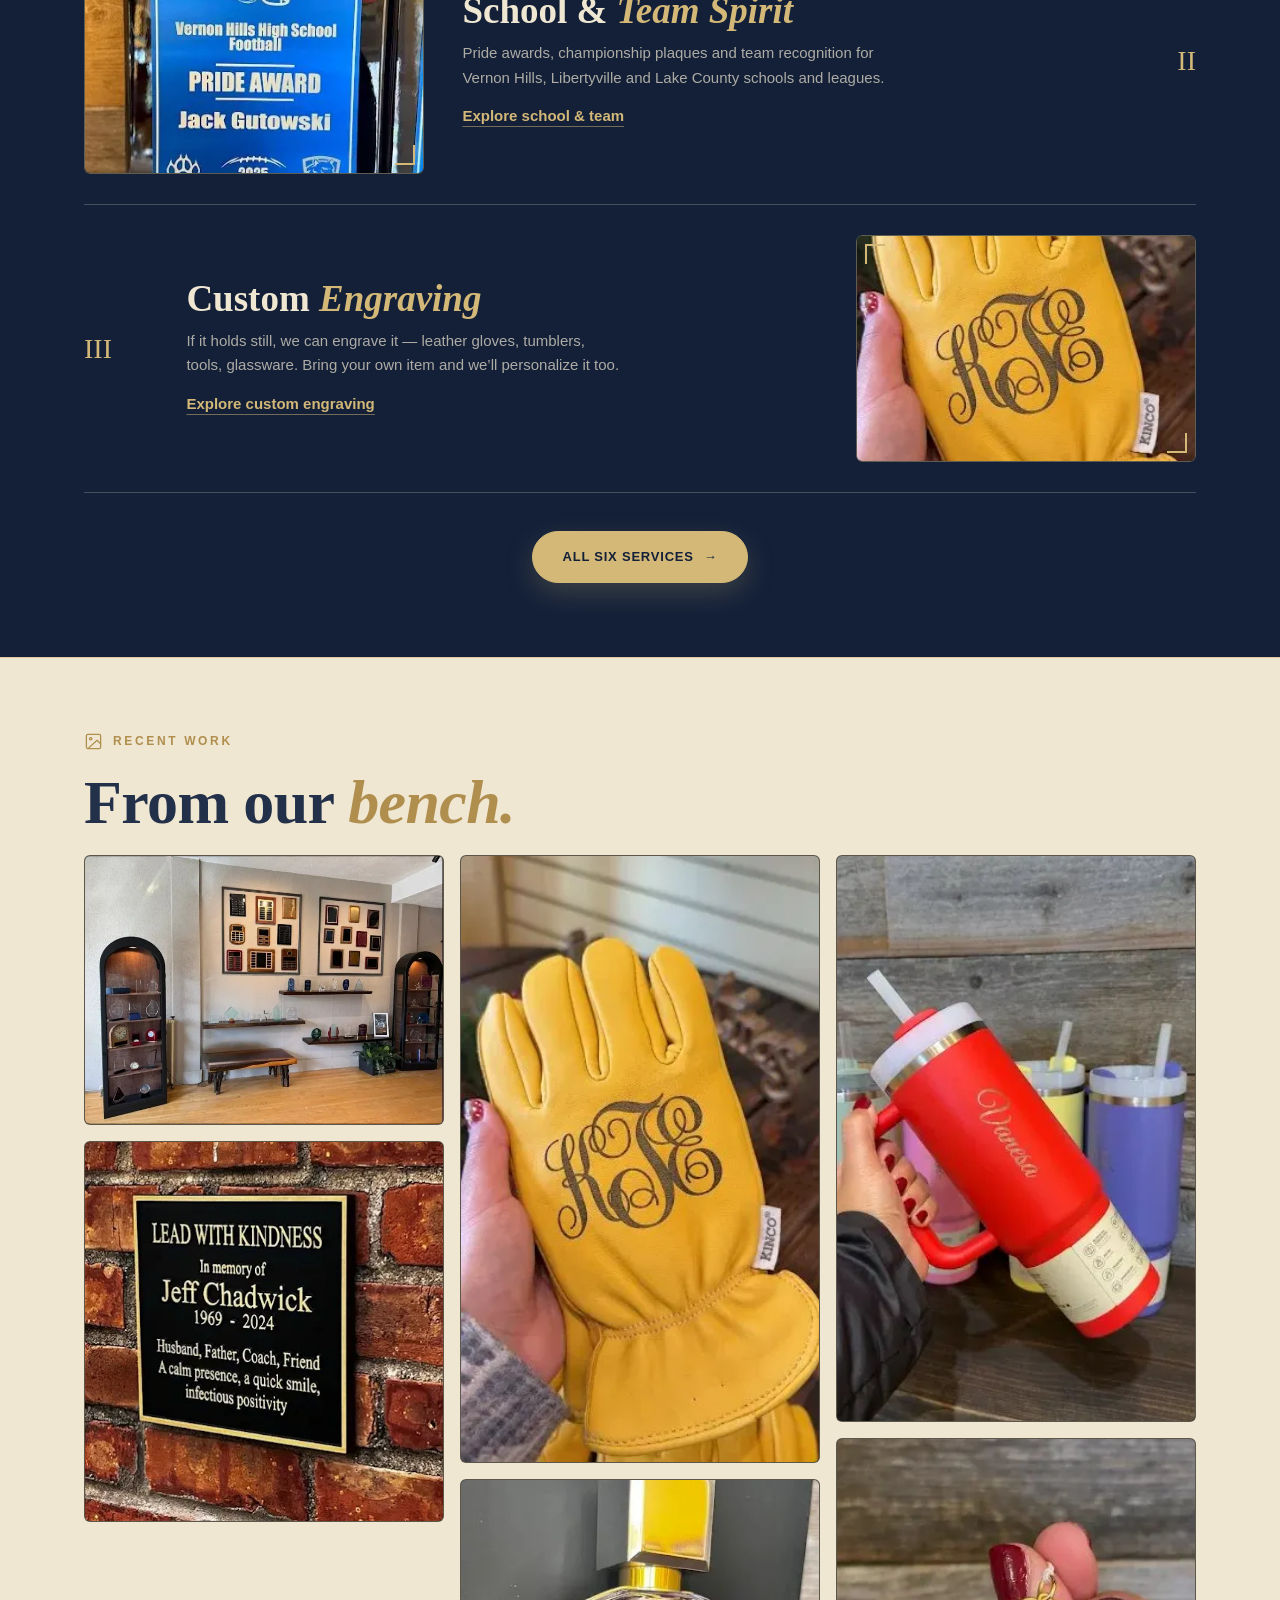
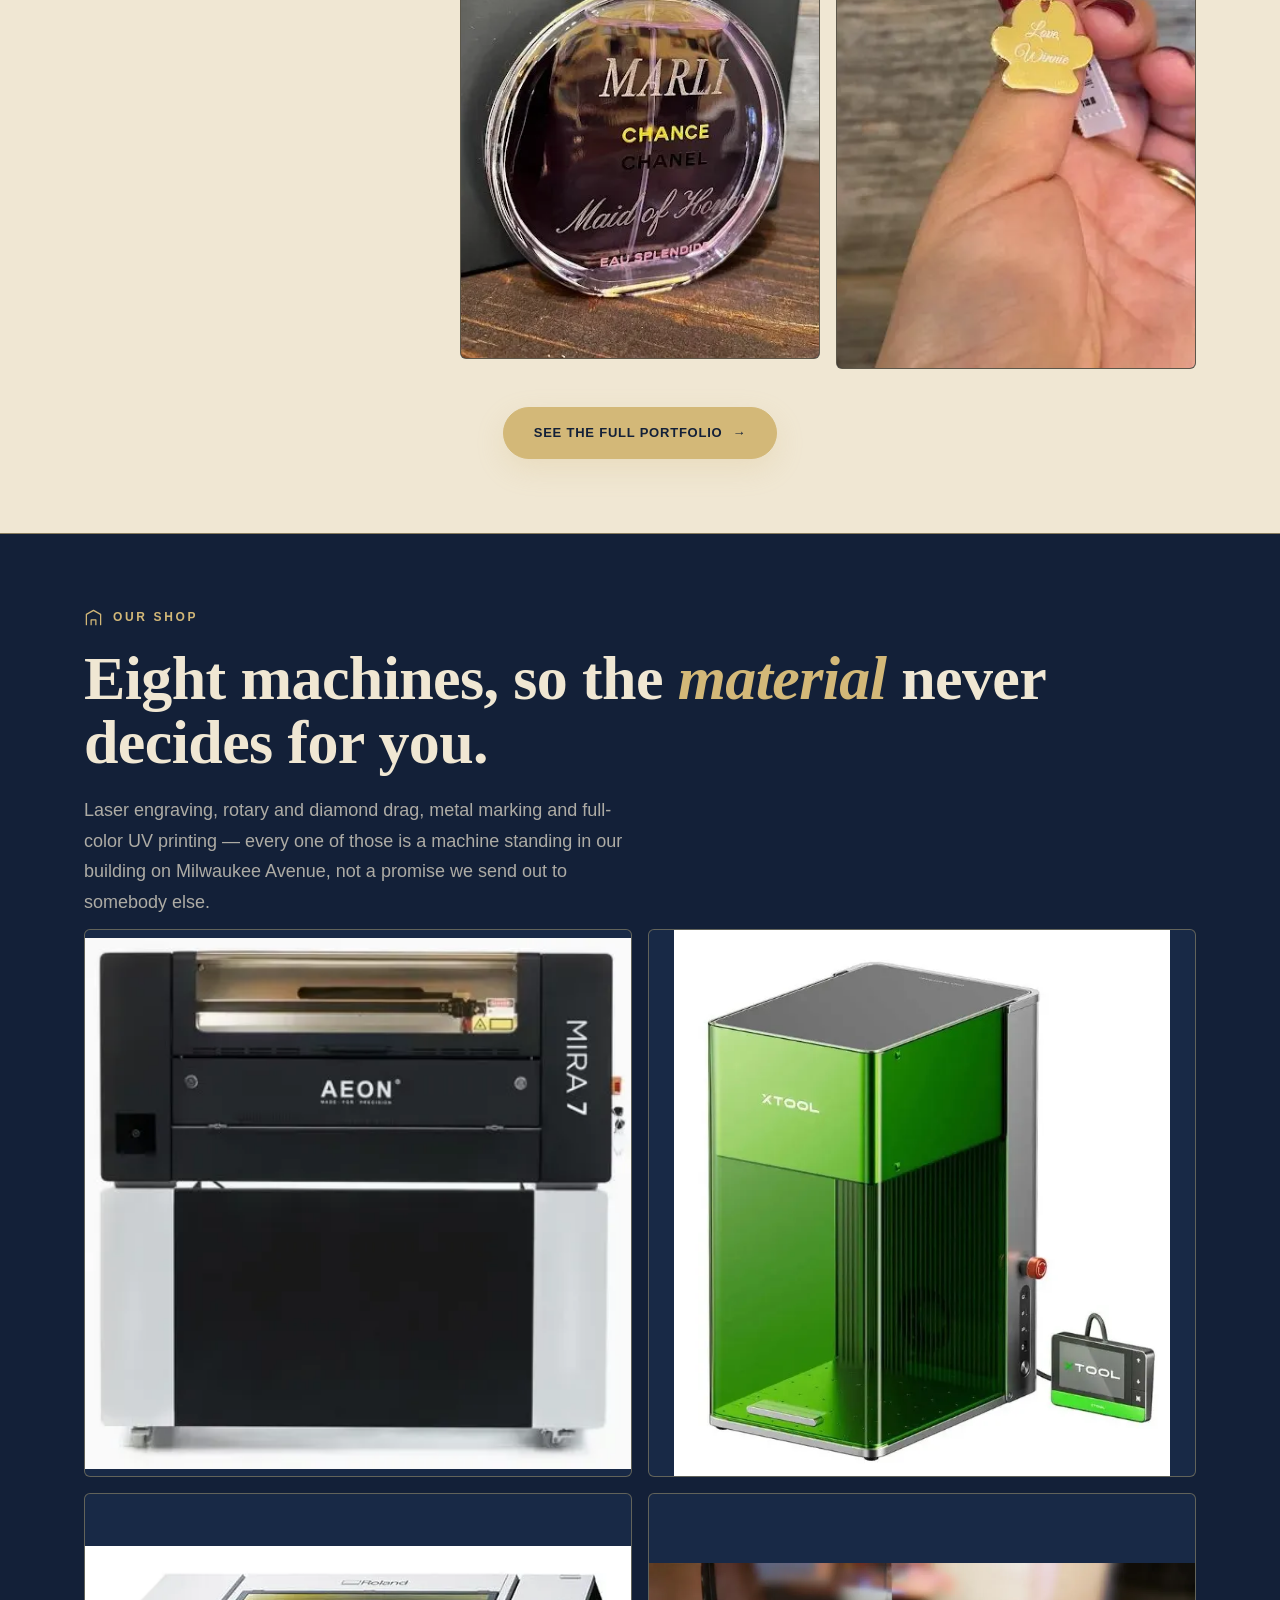
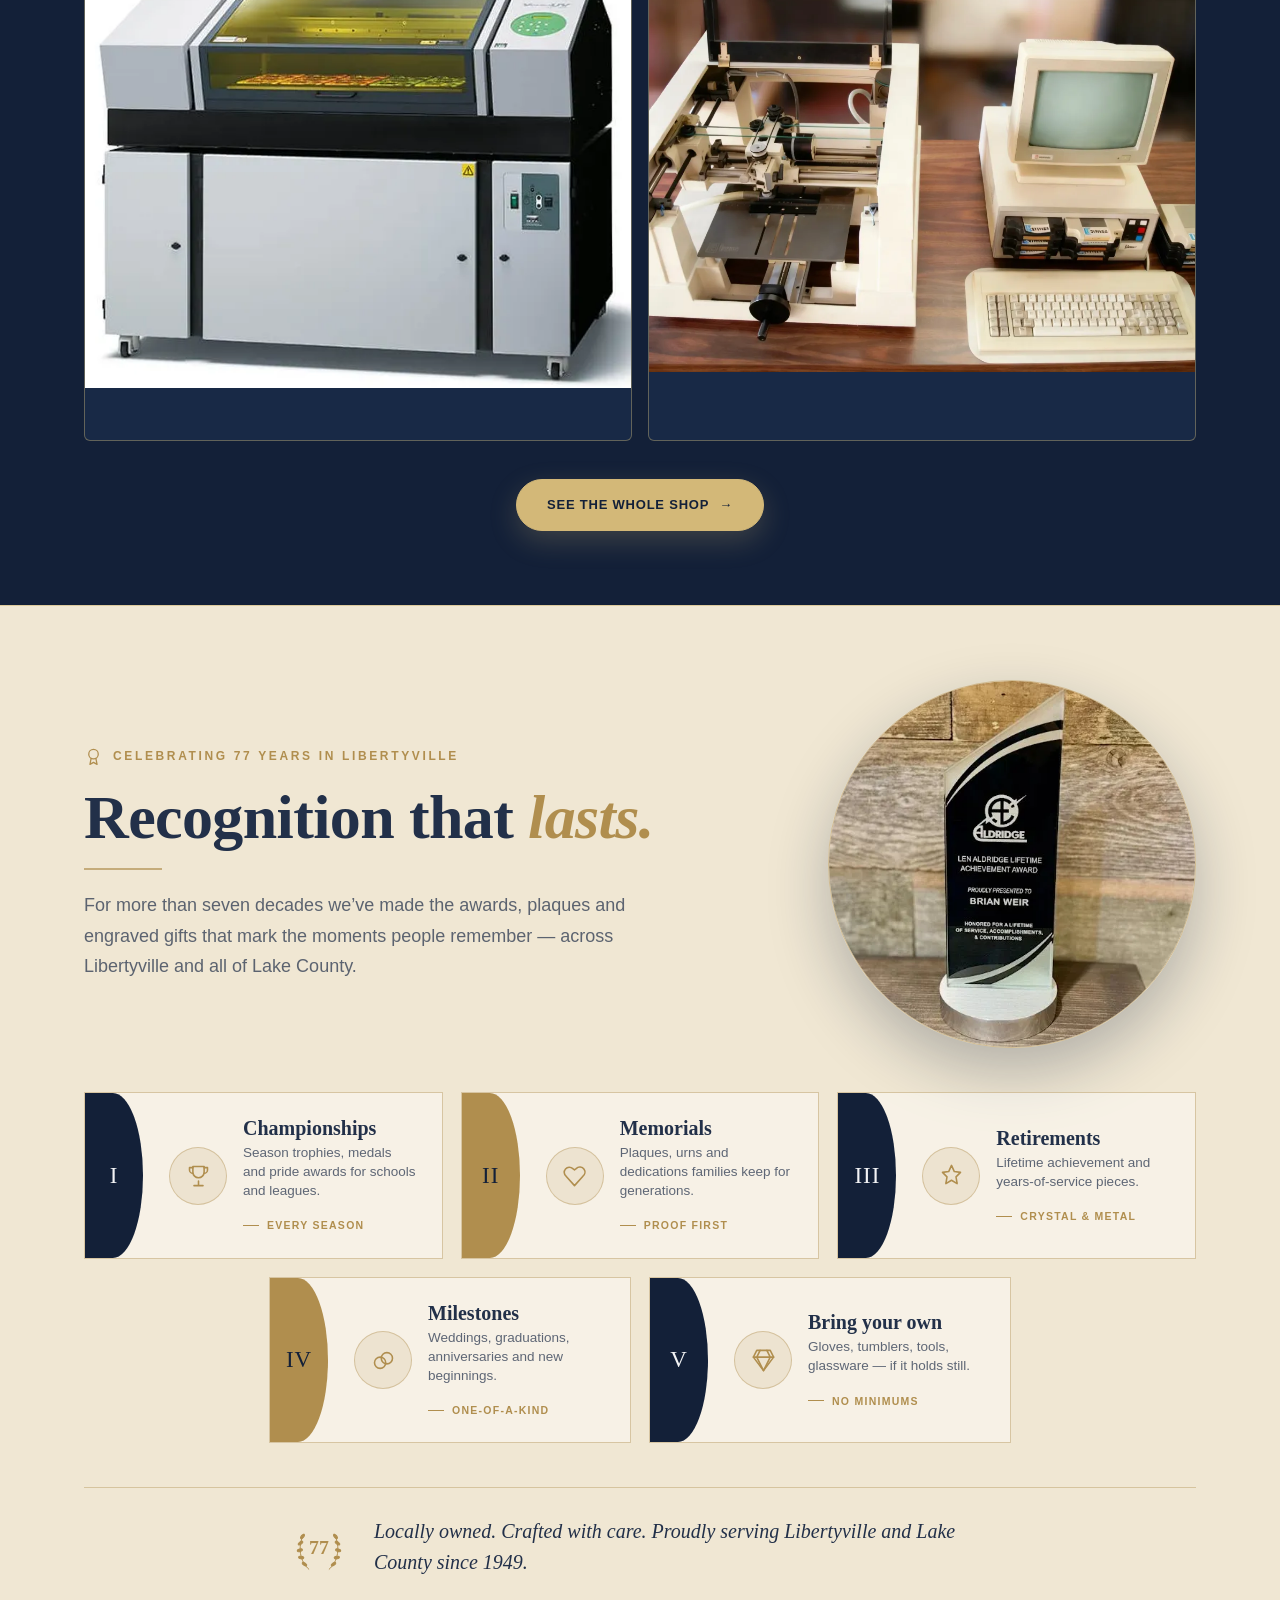
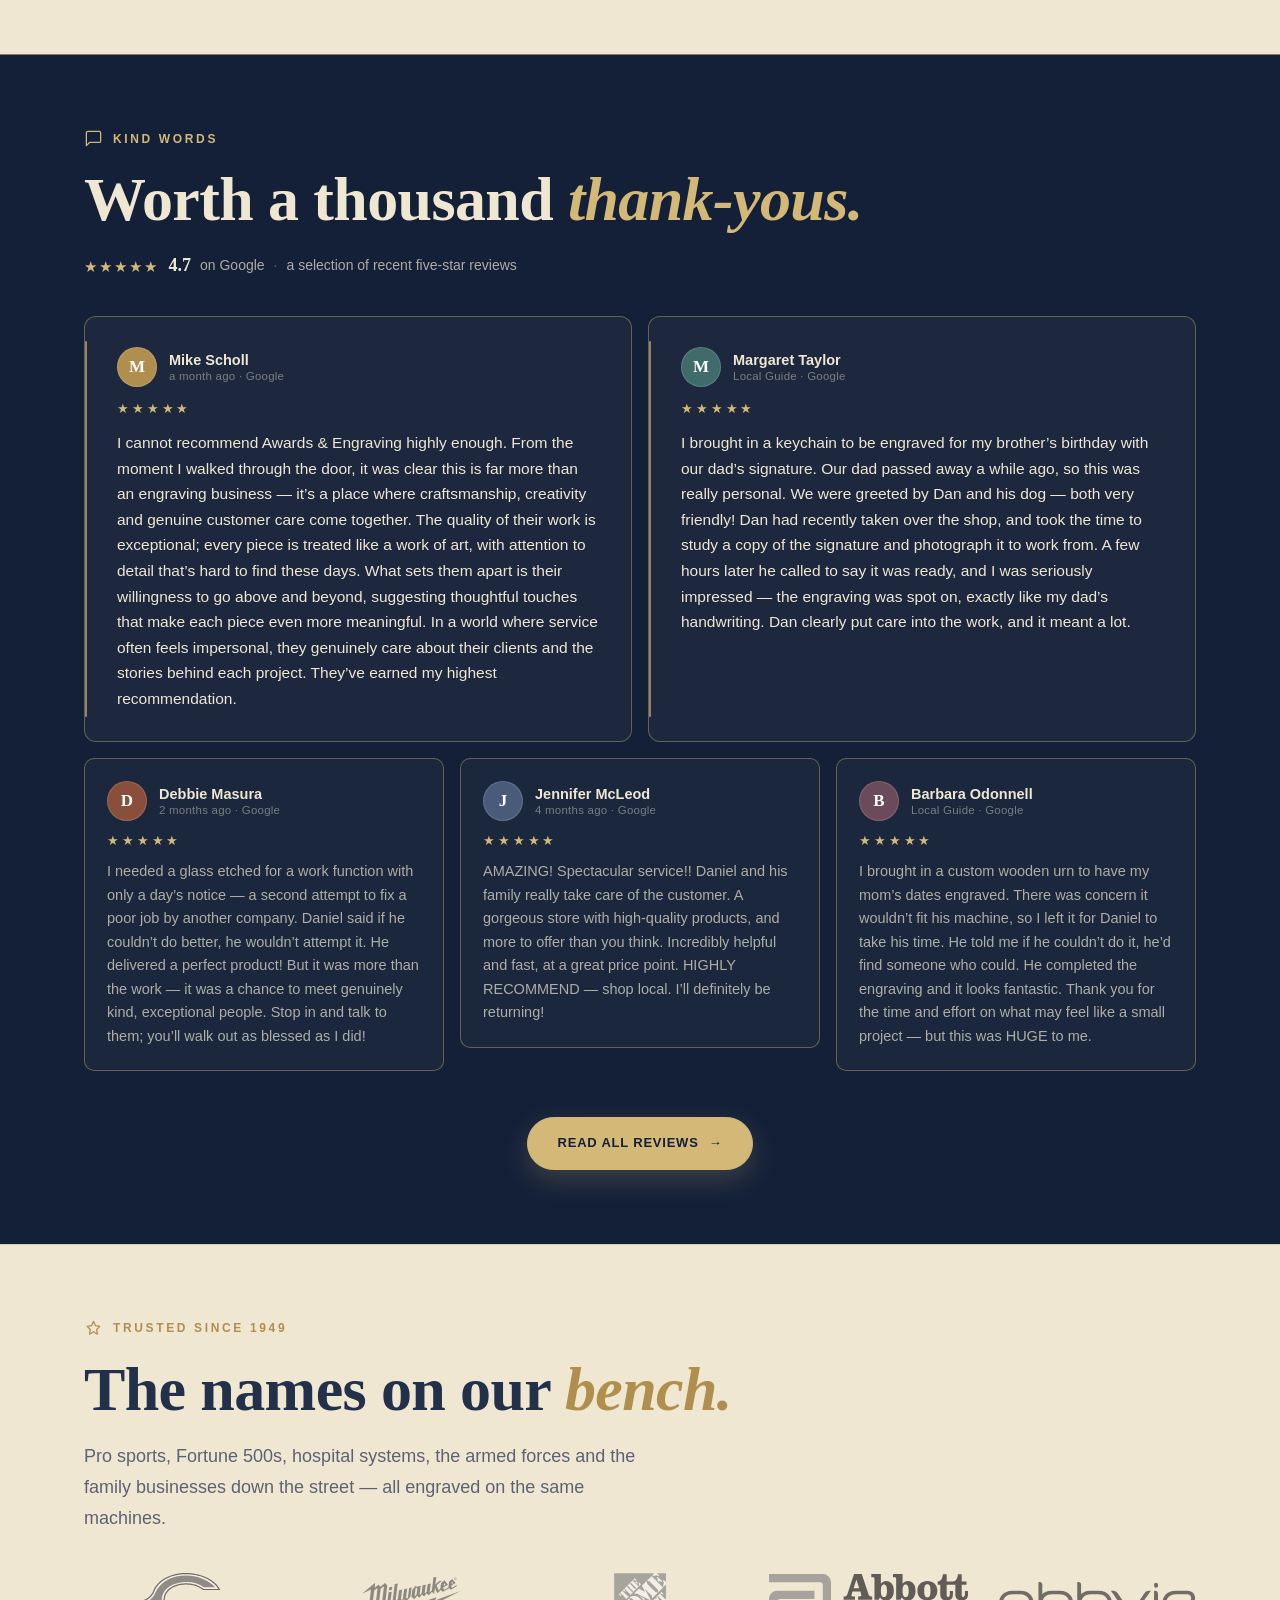
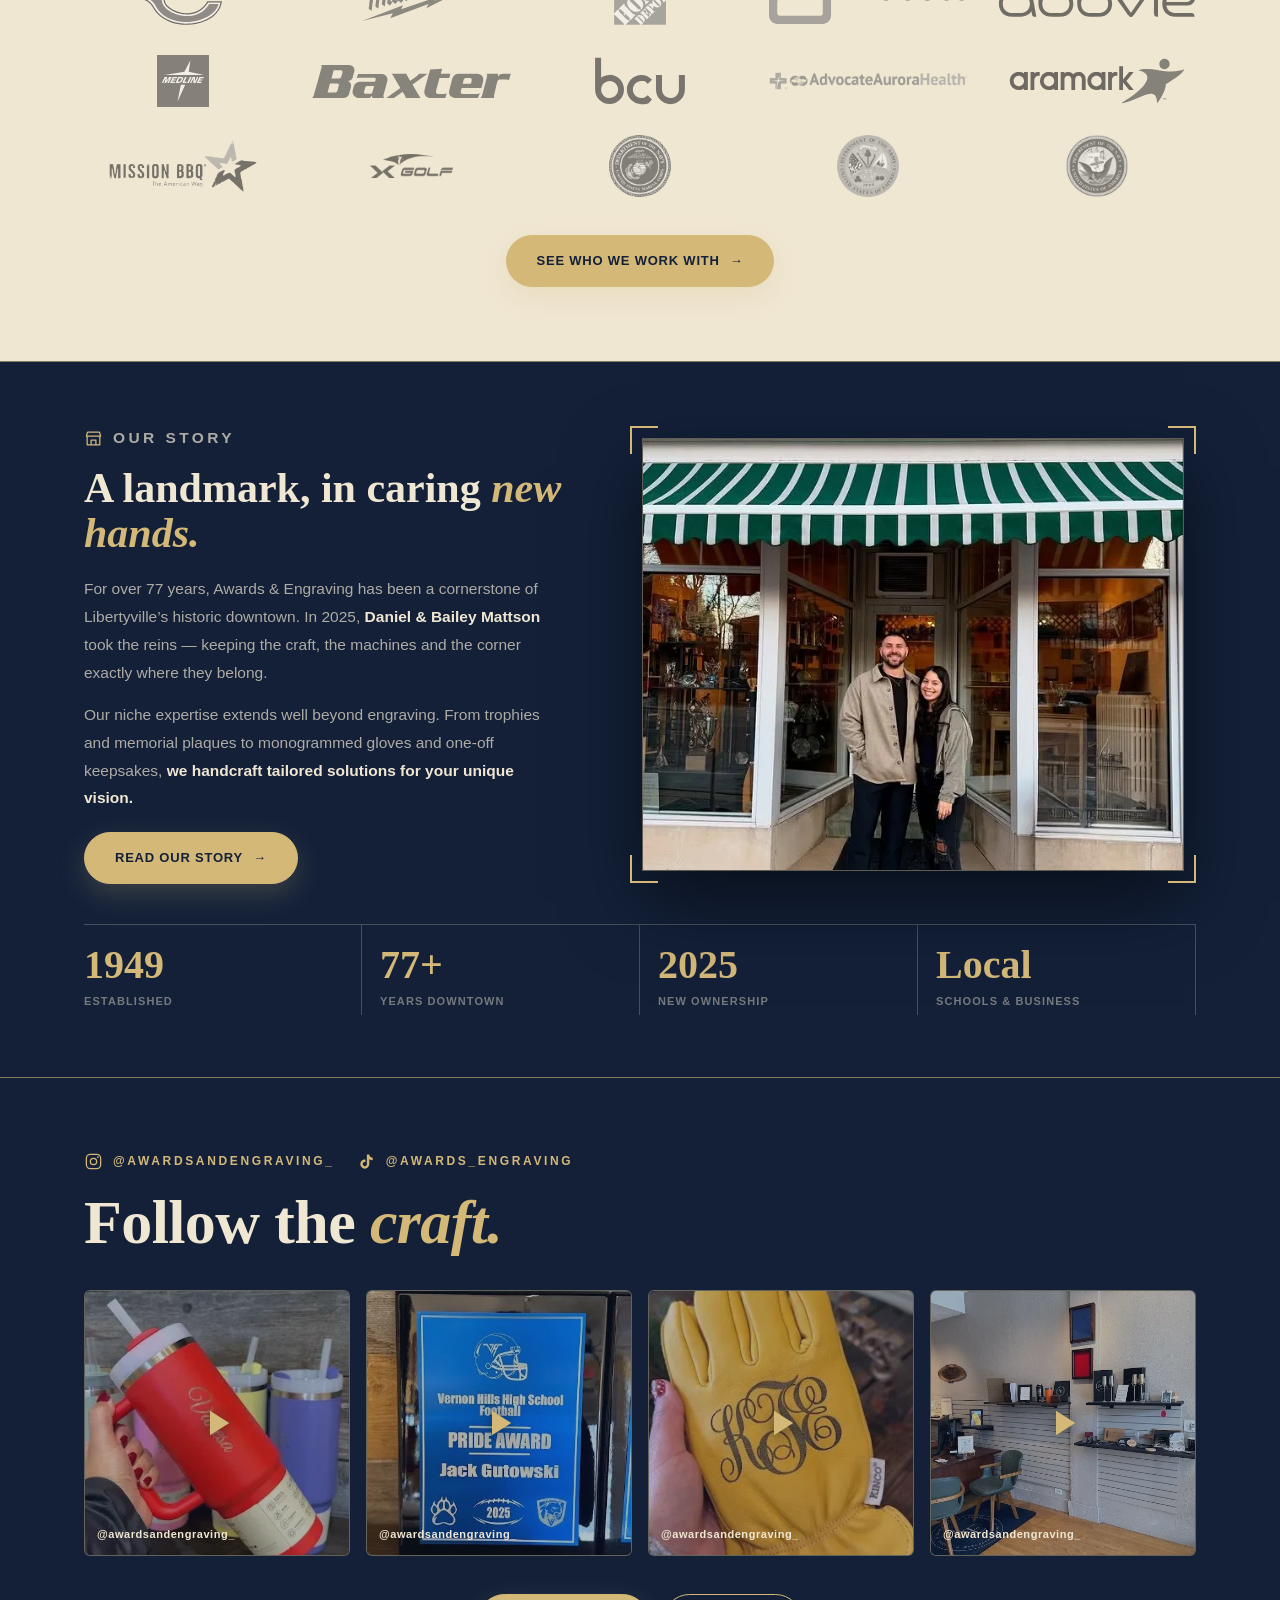
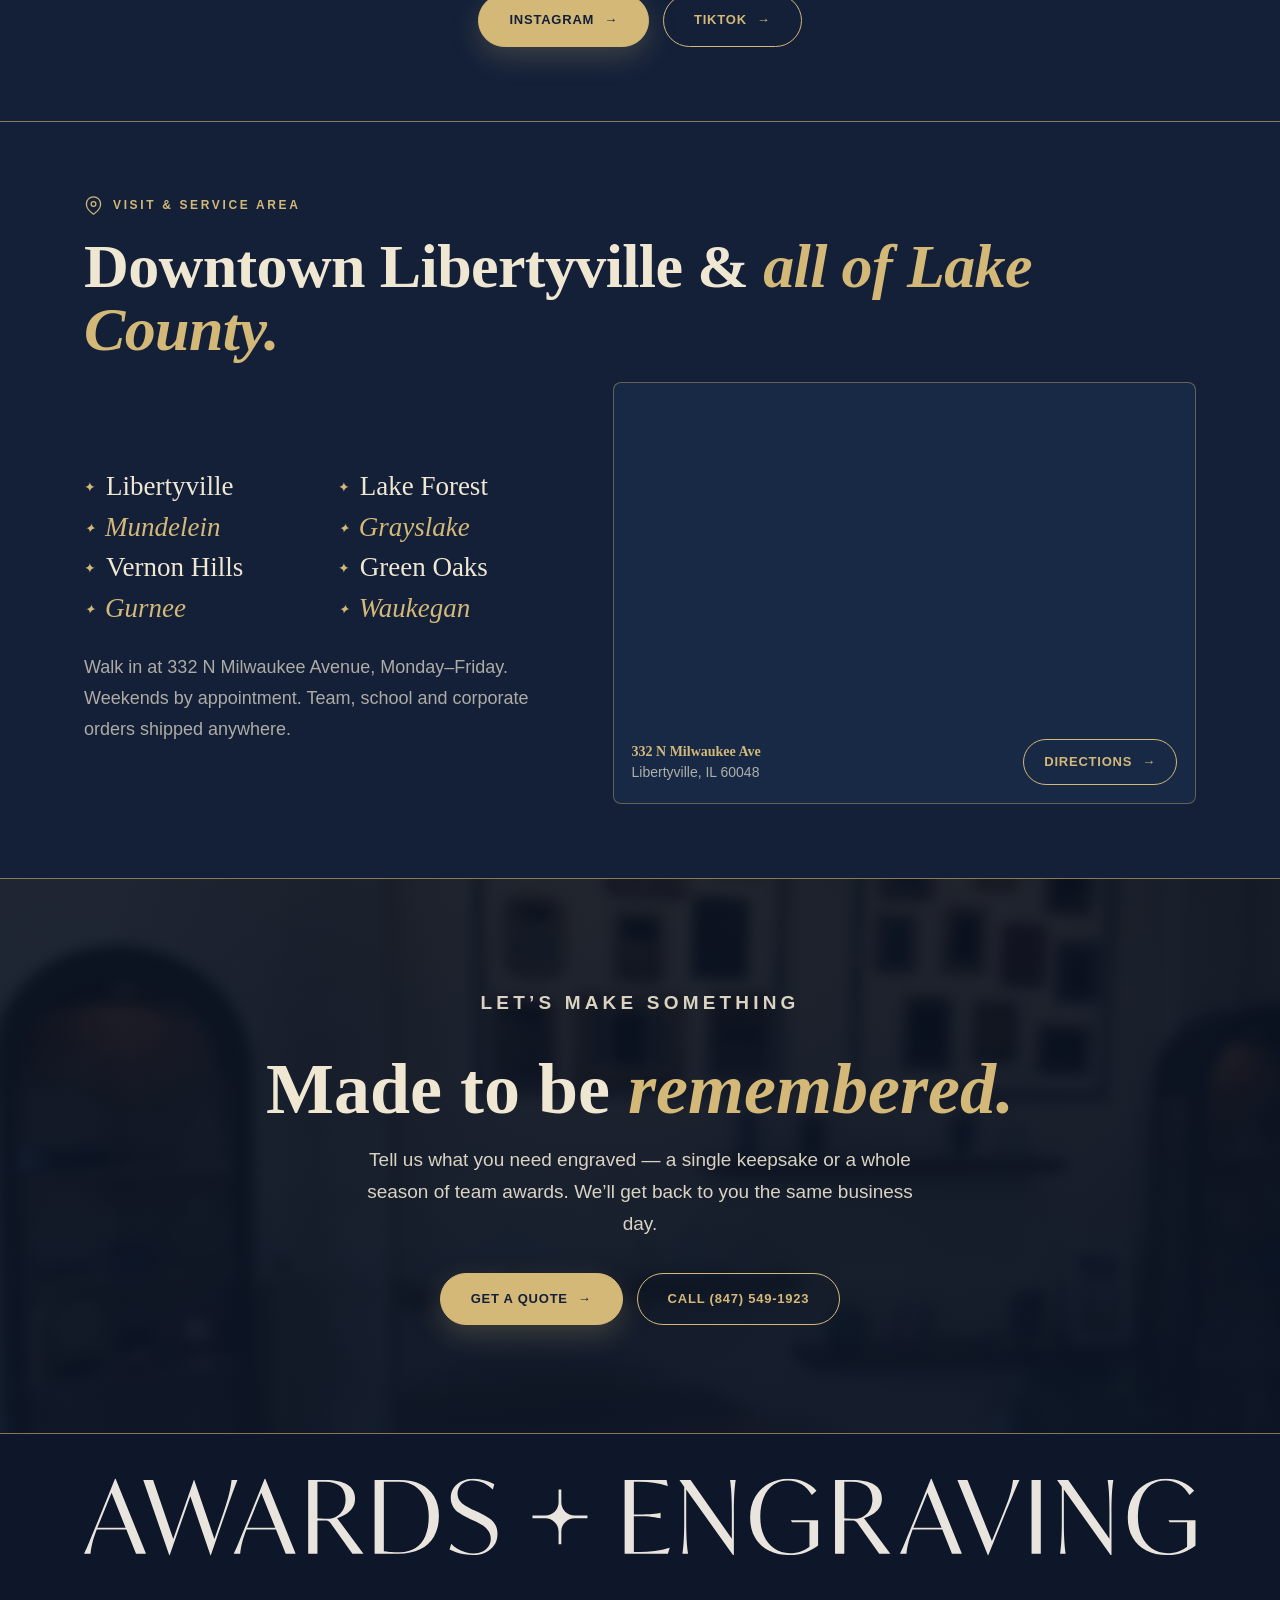
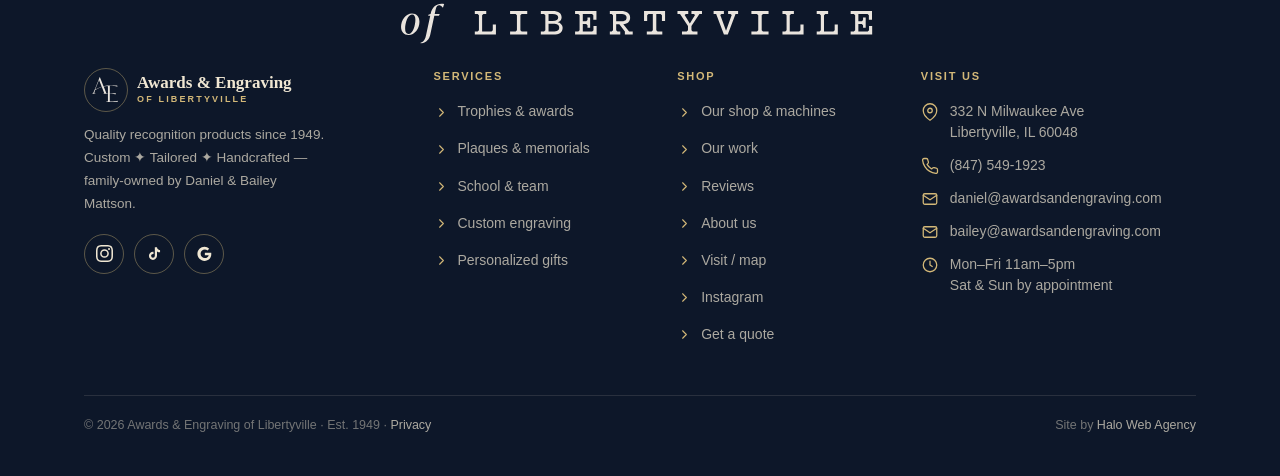
==== commit 678e9266: "Get the Portfolio gallery ready for 138 pieces Bailey's Drive photos take the gallery from 12 visibl" ====
--- a/index.html
+++ b/index.html
@@ -387,7 +387,7 @@
 <section class="section" id="instagram">
   <div class="wrap">
     <div class="sec-head reveal">
-      <p class="eyebrow"><svg class="eb-ic" viewBox="0 0 24 24" fill="none" stroke="currentColor" stroke-width="1.6" stroke-linecap="round" stroke-linejoin="round" aria-hidden="true"><rect x="3" y="3" width="18" height="18" rx="5"/><circle cx="12" cy="12" r="4"/><circle cx="17.5" cy="6.5" r="1" fill="currentColor" stroke="none"/></svg>@awardsandengraving_ &nbsp;&nbsp;<svg class="eb-ic" viewBox="0 0 24 24" fill="currentColor" aria-hidden="true"><path d="M16.6 5.82A4.28 4.28 0 0 1 15.54 3h-3.09v12.4a2.59 2.59 0 0 1-2.59 2.5 2.6 2.6 0 0 1-2.6-2.6c0-1.72 1.66-3.01 3.37-2.48V9.66c-3.45-.46-6.47 2.22-6.47 5.64 0 3.33 2.76 5.7 5.69 5.7 3.14 0 5.69-2.55 5.69-5.7V9.01a7.35 7.35 0 0 0 4.3 1.38V7.3s-1.88.09-3.24-1.48z"/></svg>@awards_engraving</p>
+      <p class="eyebrow handles"><span class="eb-h"><svg class="eb-ic" viewBox="0 0 24 24" fill="none" stroke="currentColor" stroke-width="1.6" stroke-linecap="round" stroke-linejoin="round" aria-hidden="true"><rect x="3" y="3" width="18" height="18" rx="5"/><circle cx="12" cy="12" r="4"/><circle cx="17.5" cy="6.5" r="1" fill="currentColor" stroke="none"/></svg>@awardsandengraving_</span><span class="eb-h"><svg class="eb-ic" viewBox="0 0 24 24" fill="currentColor" aria-hidden="true"><path d="M16.6 5.82A4.28 4.28 0 0 1 15.54 3h-3.09v12.4a2.59 2.59 0 0 1-2.59 2.5 2.6 2.6 0 0 1-2.6-2.6c0-1.72 1.66-3.01 3.37-2.48V9.66c-3.45-.46-6.47 2.22-6.47 5.64 0 3.33 2.76 5.7 5.69 5.7 3.14 0 5.69-2.55 5.69-5.7V9.01a7.35 7.35 0 0 0 4.3 1.38V7.3s-1.88.09-3.24-1.48z"/></svg>@awards_engraving</span></p>
       <h2 class="sec-title" data-ae-field="social_title" data-ae-type="rich">Follow the <em>craft.</em></h2>
     </div>
     <div class="ig-row reveal" data-ae-list="reels">
--- a/styles.css
+++ b/styles.css
@@ -685,6 +685,31 @@
 .chip:hover{color:var(--gold);border-color:var(--gold)}
 .chip.on{background:var(--gold);border-color:var(--gold);color:var(--navy)}
 .gal figure.hide{display:none}
+/* "Show more work" under the Portfolio gallery; site.js adds it once a filter
+   holds more than 24 pieces. An outline button, so it never competes with the
+   gold "See the machines" call to action just below it. */
+.gal-more{display:flex;justify-content:center;margin-top:30px}
+.gal-more[hidden]{display:none}
+/* Portfolio grid, three across on tablets. Two columns of ~380px tiles made
+   the page about 36,000px tall at 820. */
+@media (min-width:601px) and (max-width:960px){
+  .gal[data-ae-list="portfolio"]{grid-template-columns:repeat(3,1fr)}
+}
+/* Phones: the ten filter buttons sit in one row that scrolls sideways instead
+   of five rows pushing the first photo ~700px down the page. Both edges fade
+   (the right one shows there is more); the side padding keeps the first and
+   last buttons clear of the fades at either end of the row. */
+@media (max-width:600px){
+  .chips{flex-wrap:nowrap;overflow-x:auto;margin:6px -22px 26px;padding:2px 48px 4px 22px;scrollbar-width:none;
+    -webkit-mask-image:linear-gradient(90deg,transparent,#000 22px,#000 calc(100% - 48px),transparent);
+    mask-image:linear-gradient(90deg,transparent,#000 22px,#000 calc(100% - 48px),transparent)}
+  .chips::-webkit-scrollbar{display:none}
+  .chip{flex:0 0 auto;white-space:nowrap}
+}
+/* Social handles in an eyebrow: each icon stays with its handle, and on a
+   phone the second one drops to its own line instead of running off screen. */
+.eyebrow.handles{flex-wrap:wrap;column-gap:22px;row-gap:8px}
+.eyebrow.handles .eb-h{display:inline-flex;align-items:center;gap:10px}
 
 /* ---------- timeline (about) ---------- */
 .timeline{position:relative;margin:44px 0 6px;padding-left:36px;border-left:1px solid var(--gold-soft);display:grid;gap:34px}
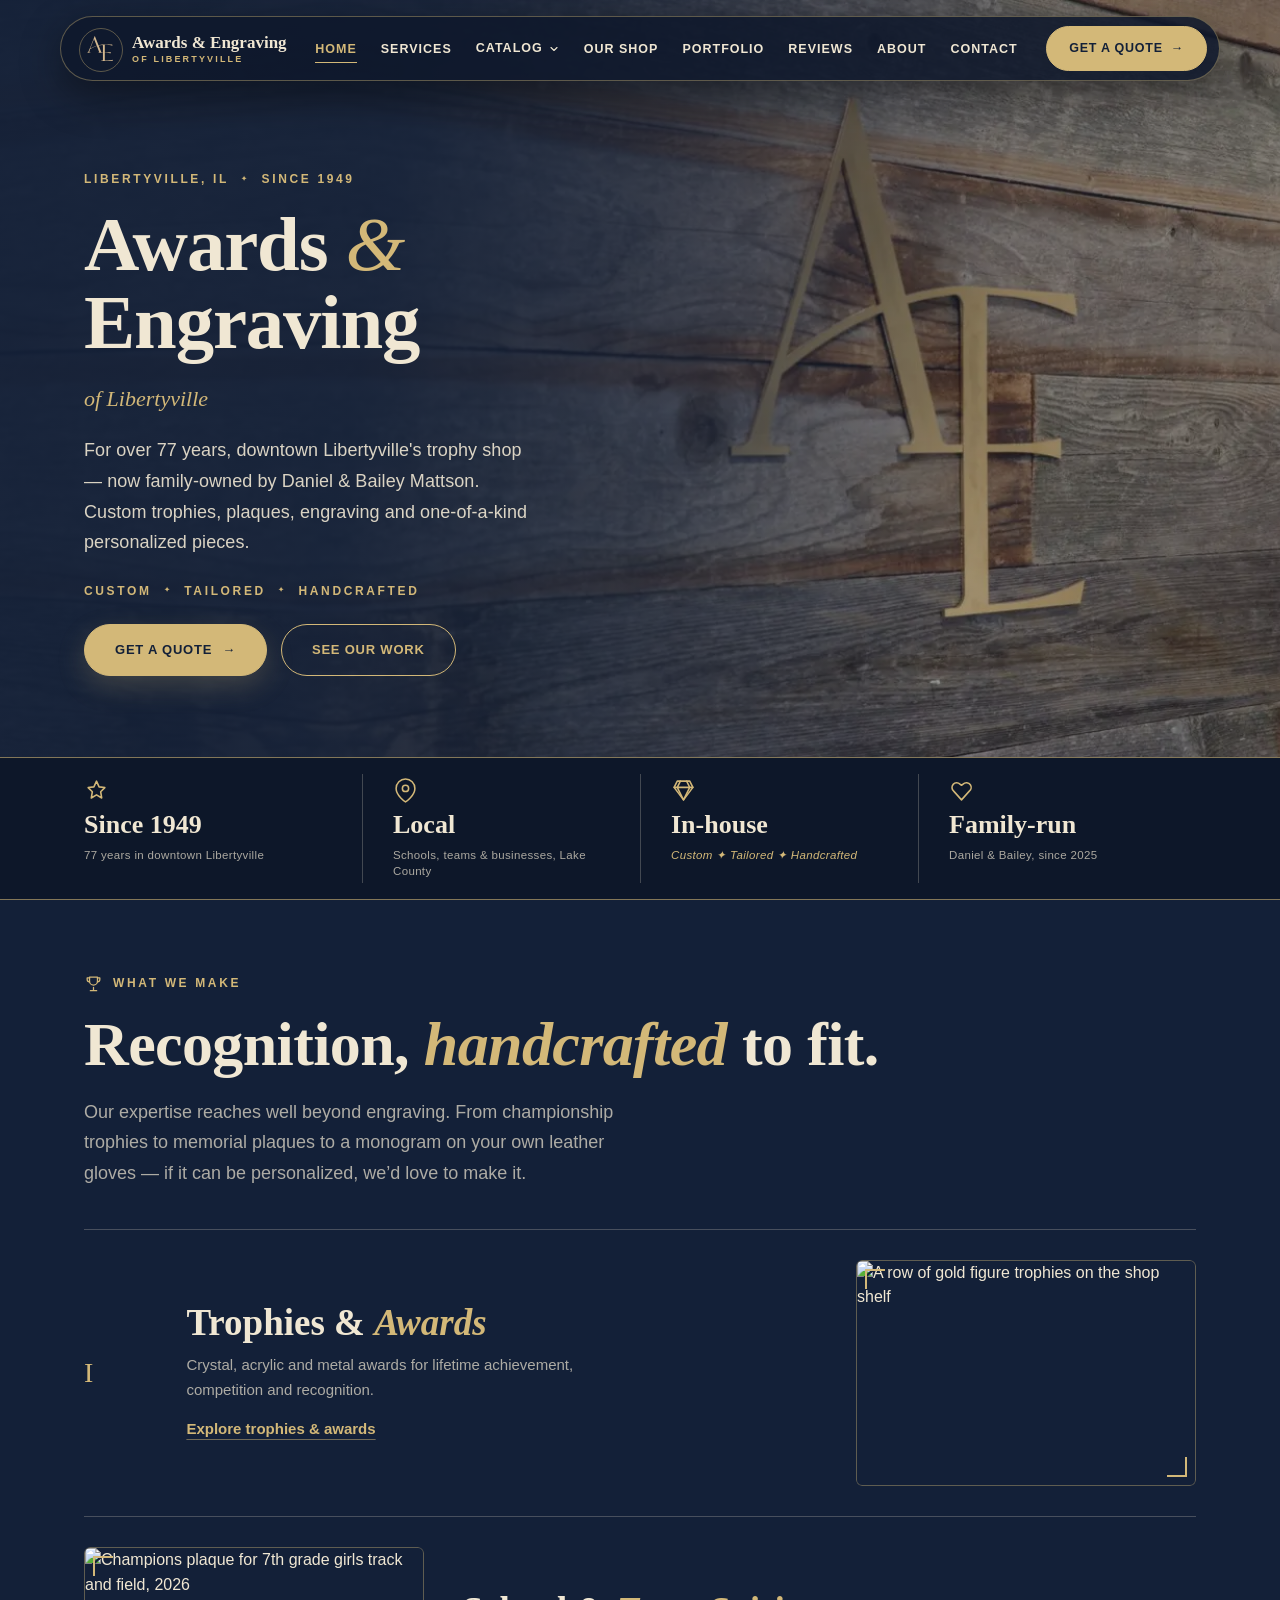
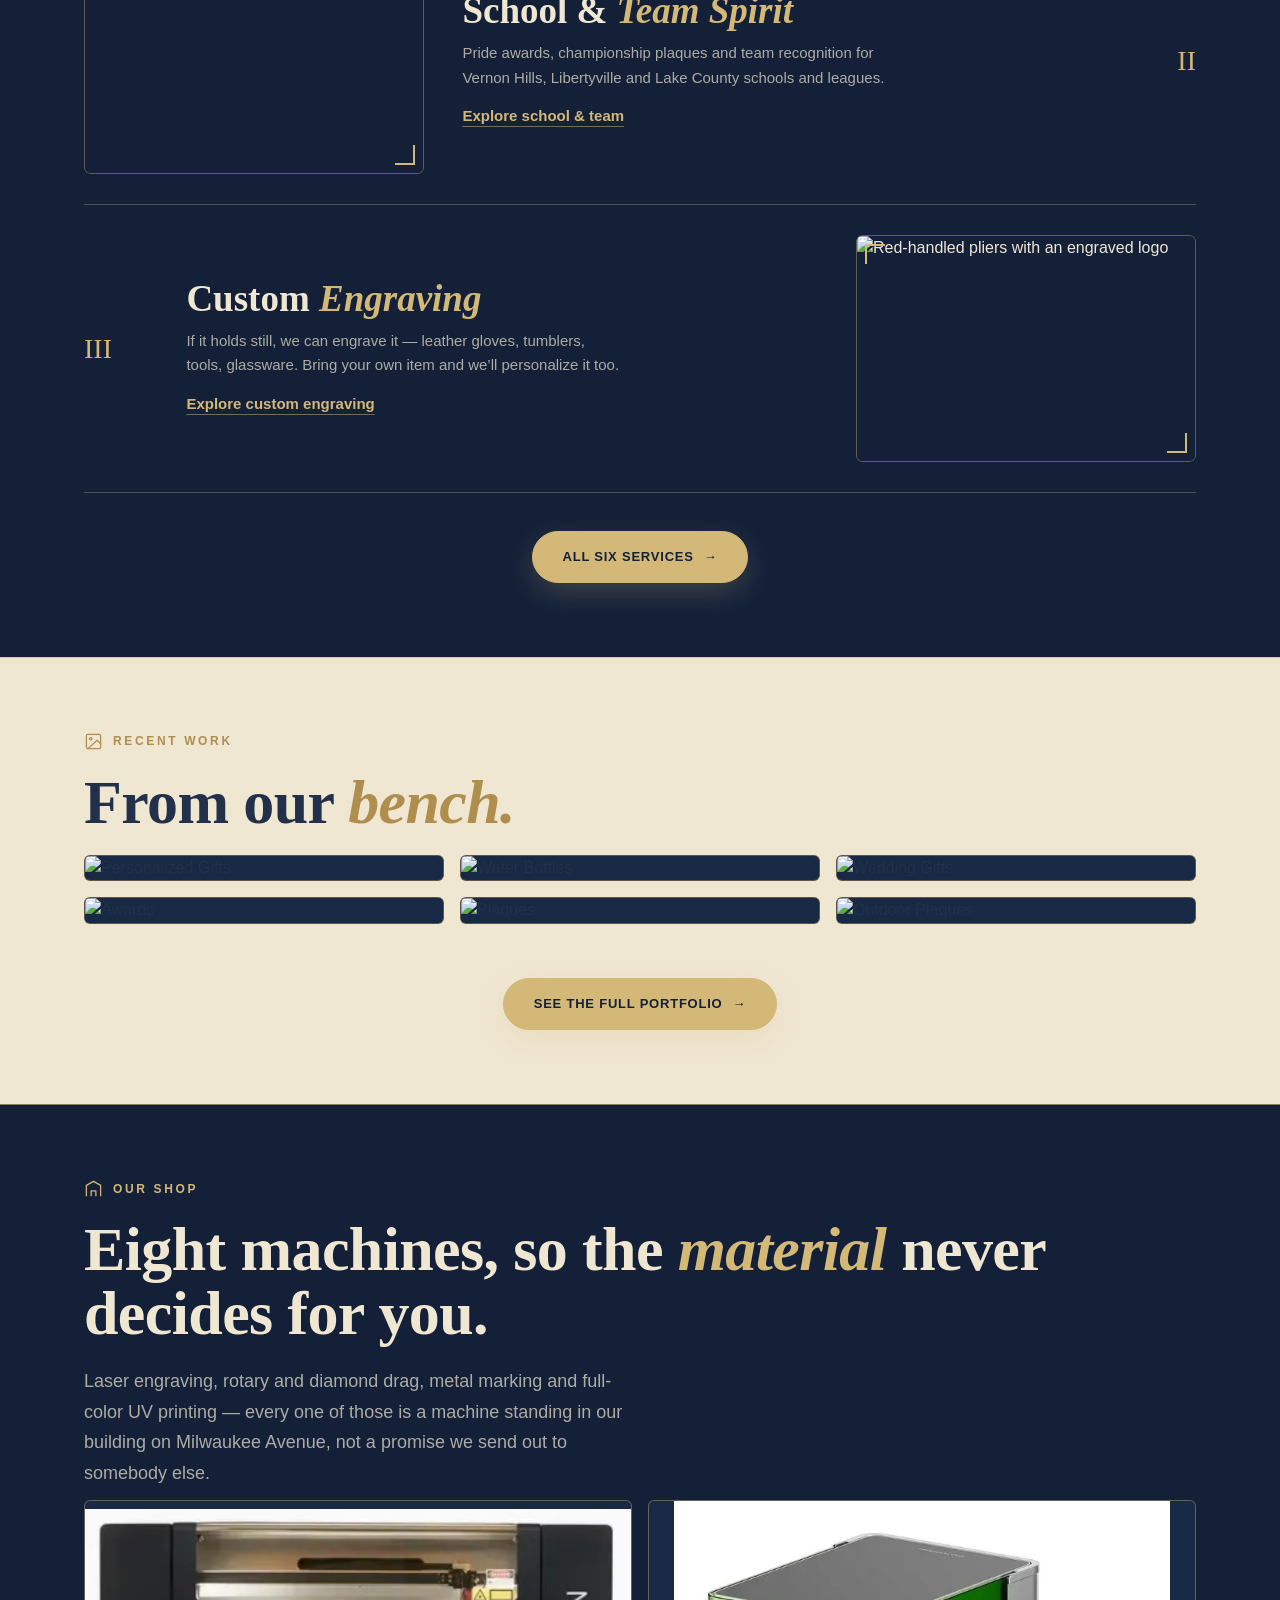
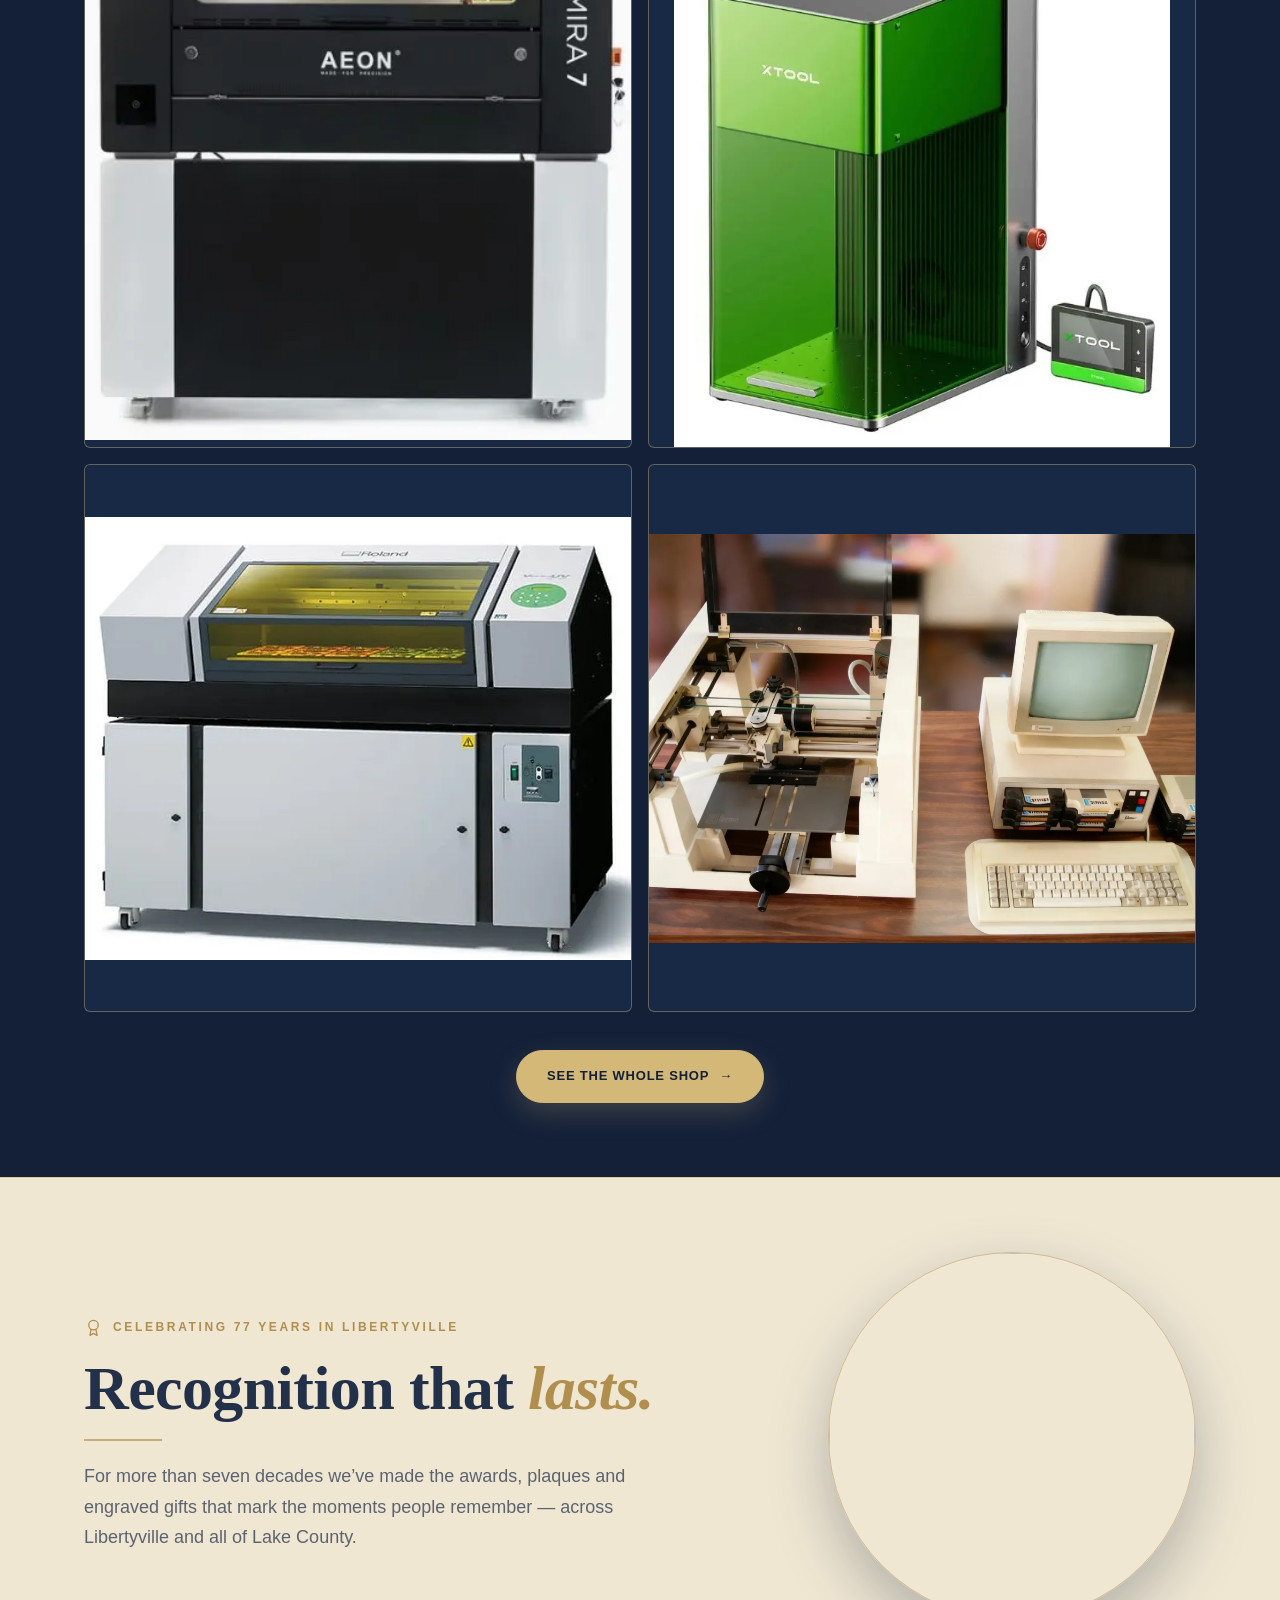
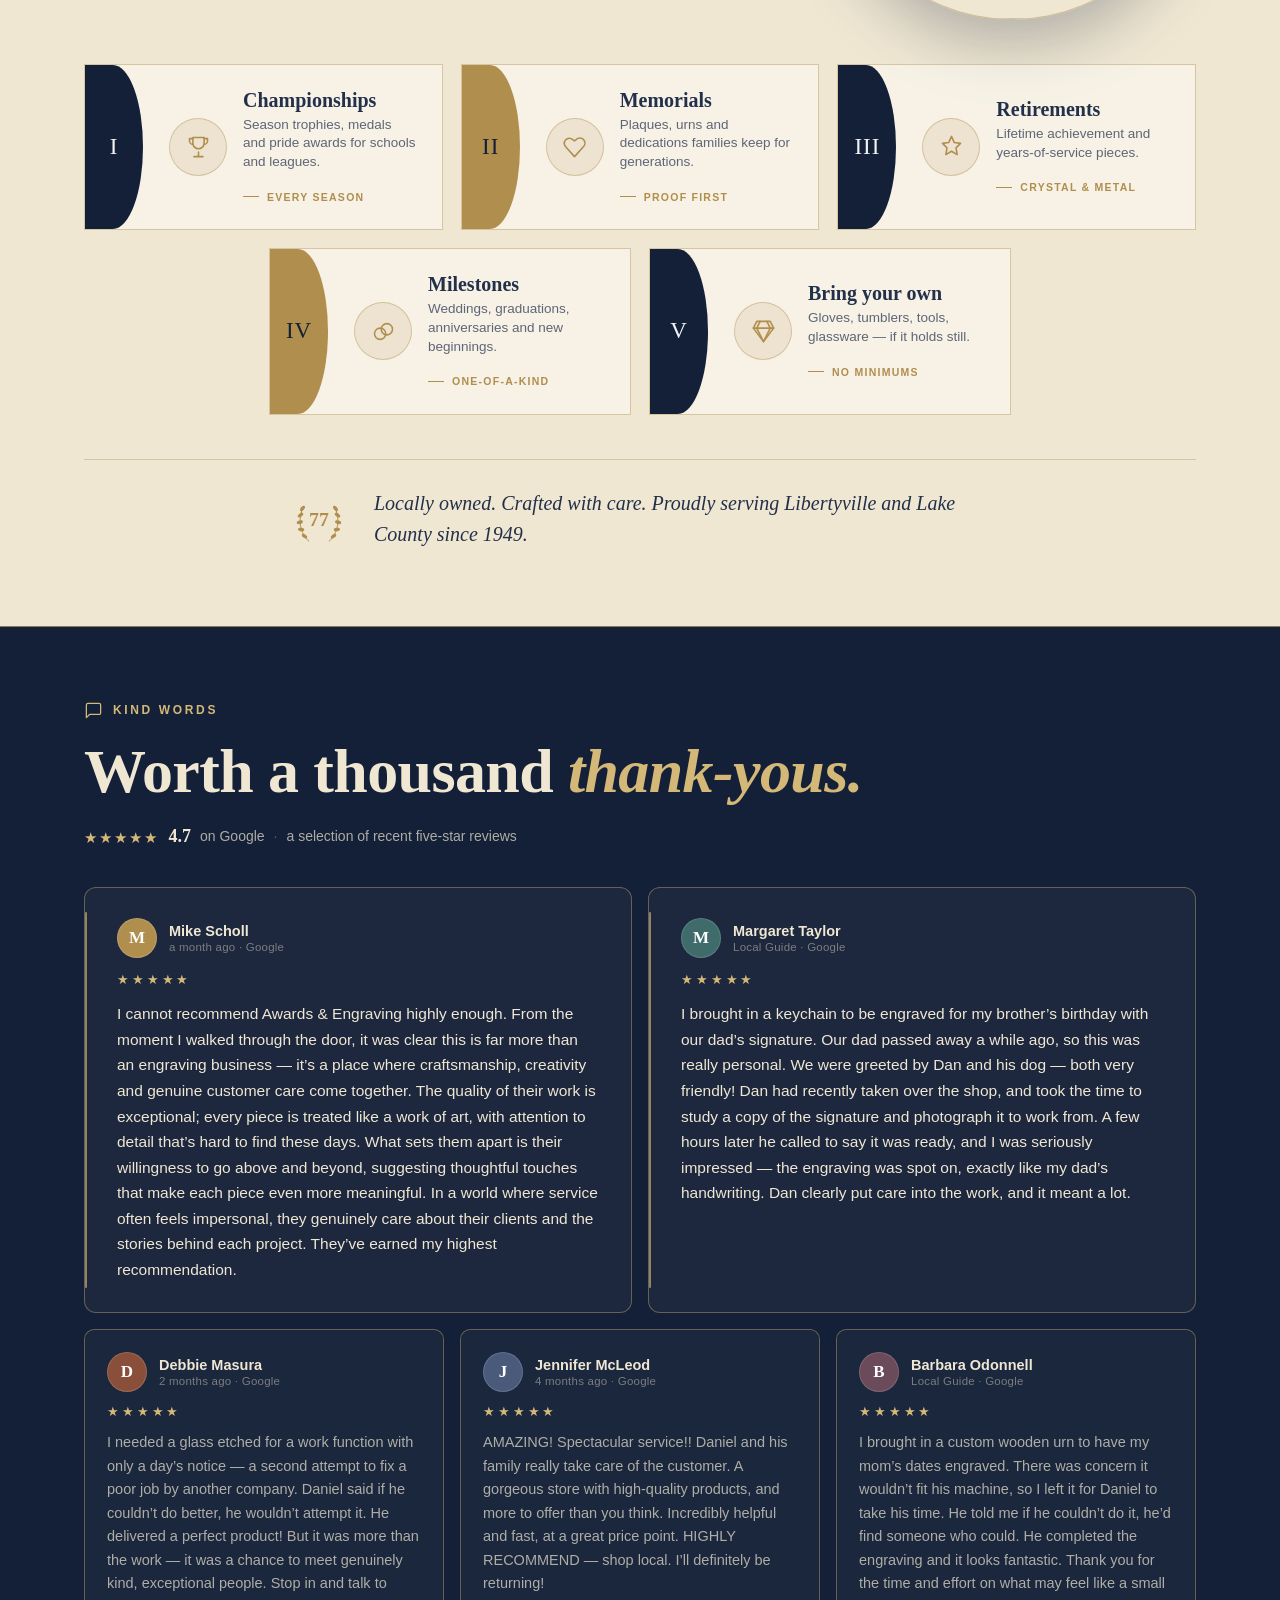
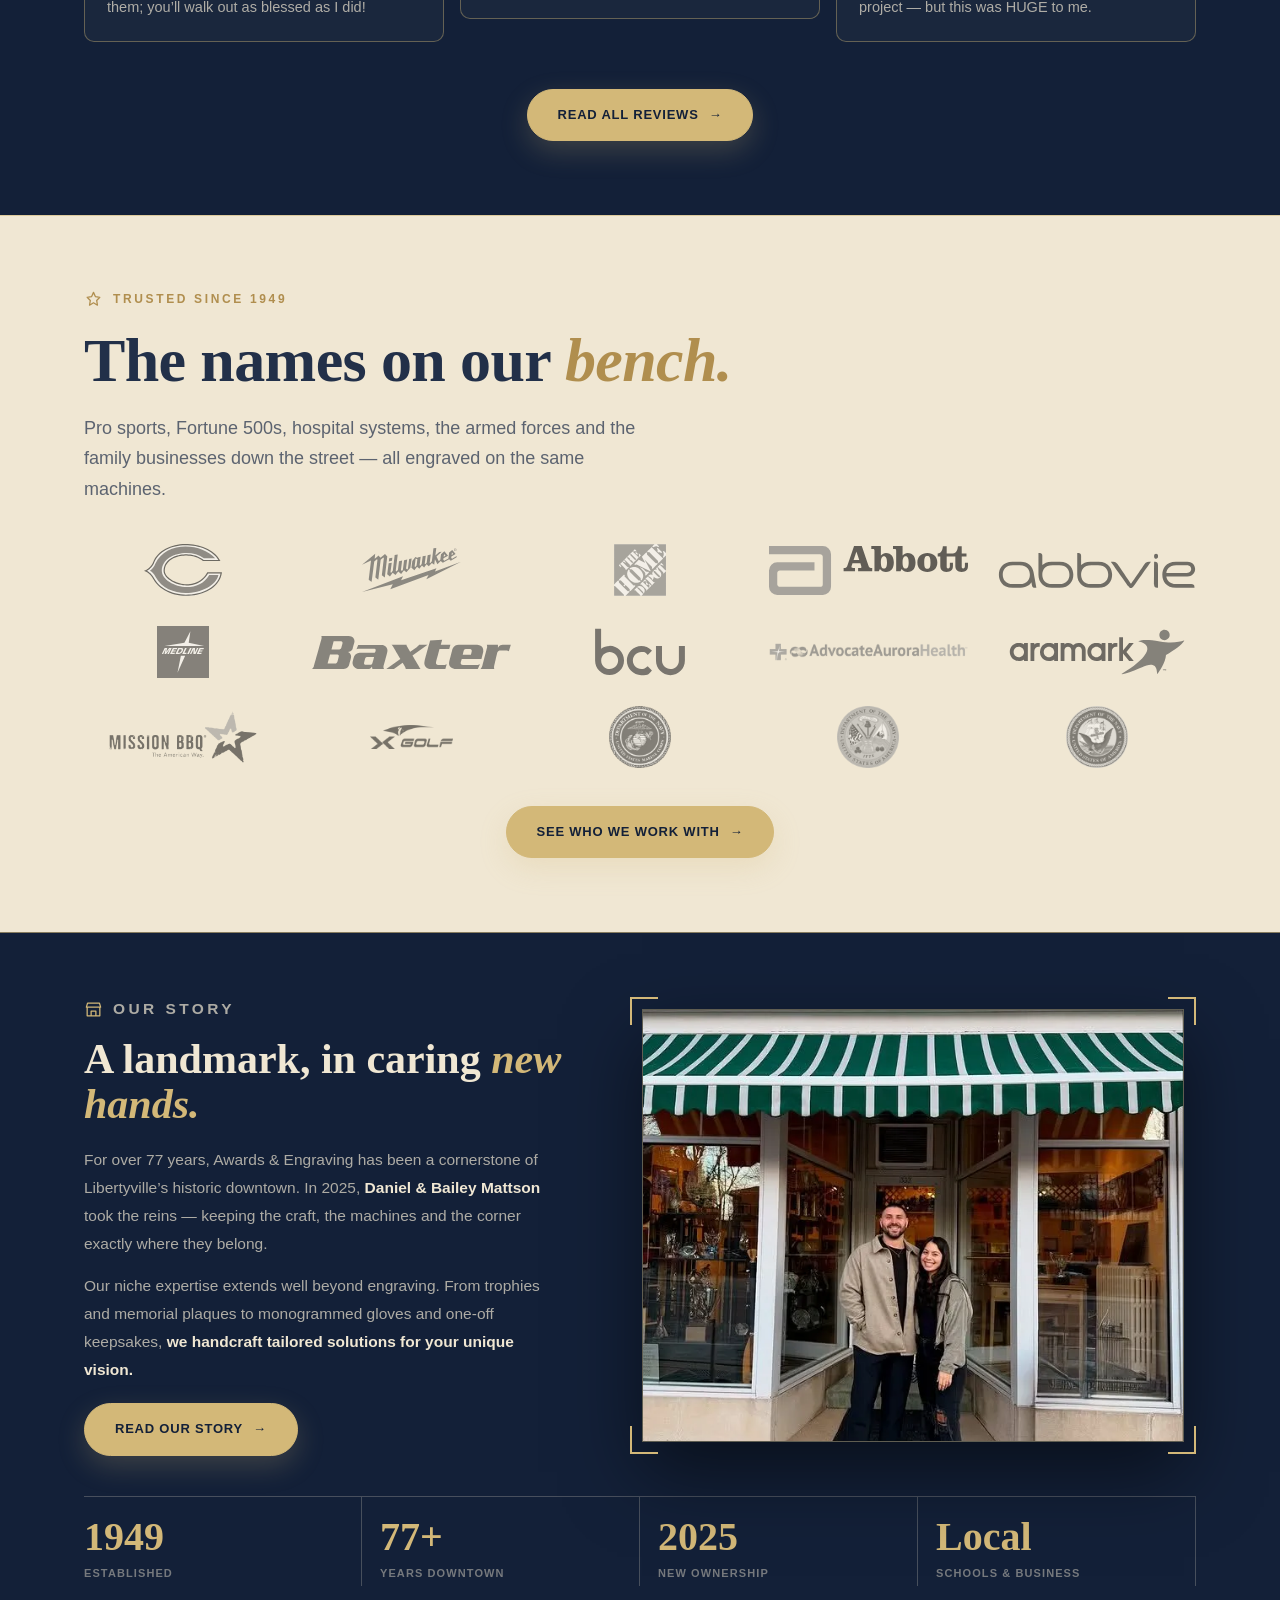
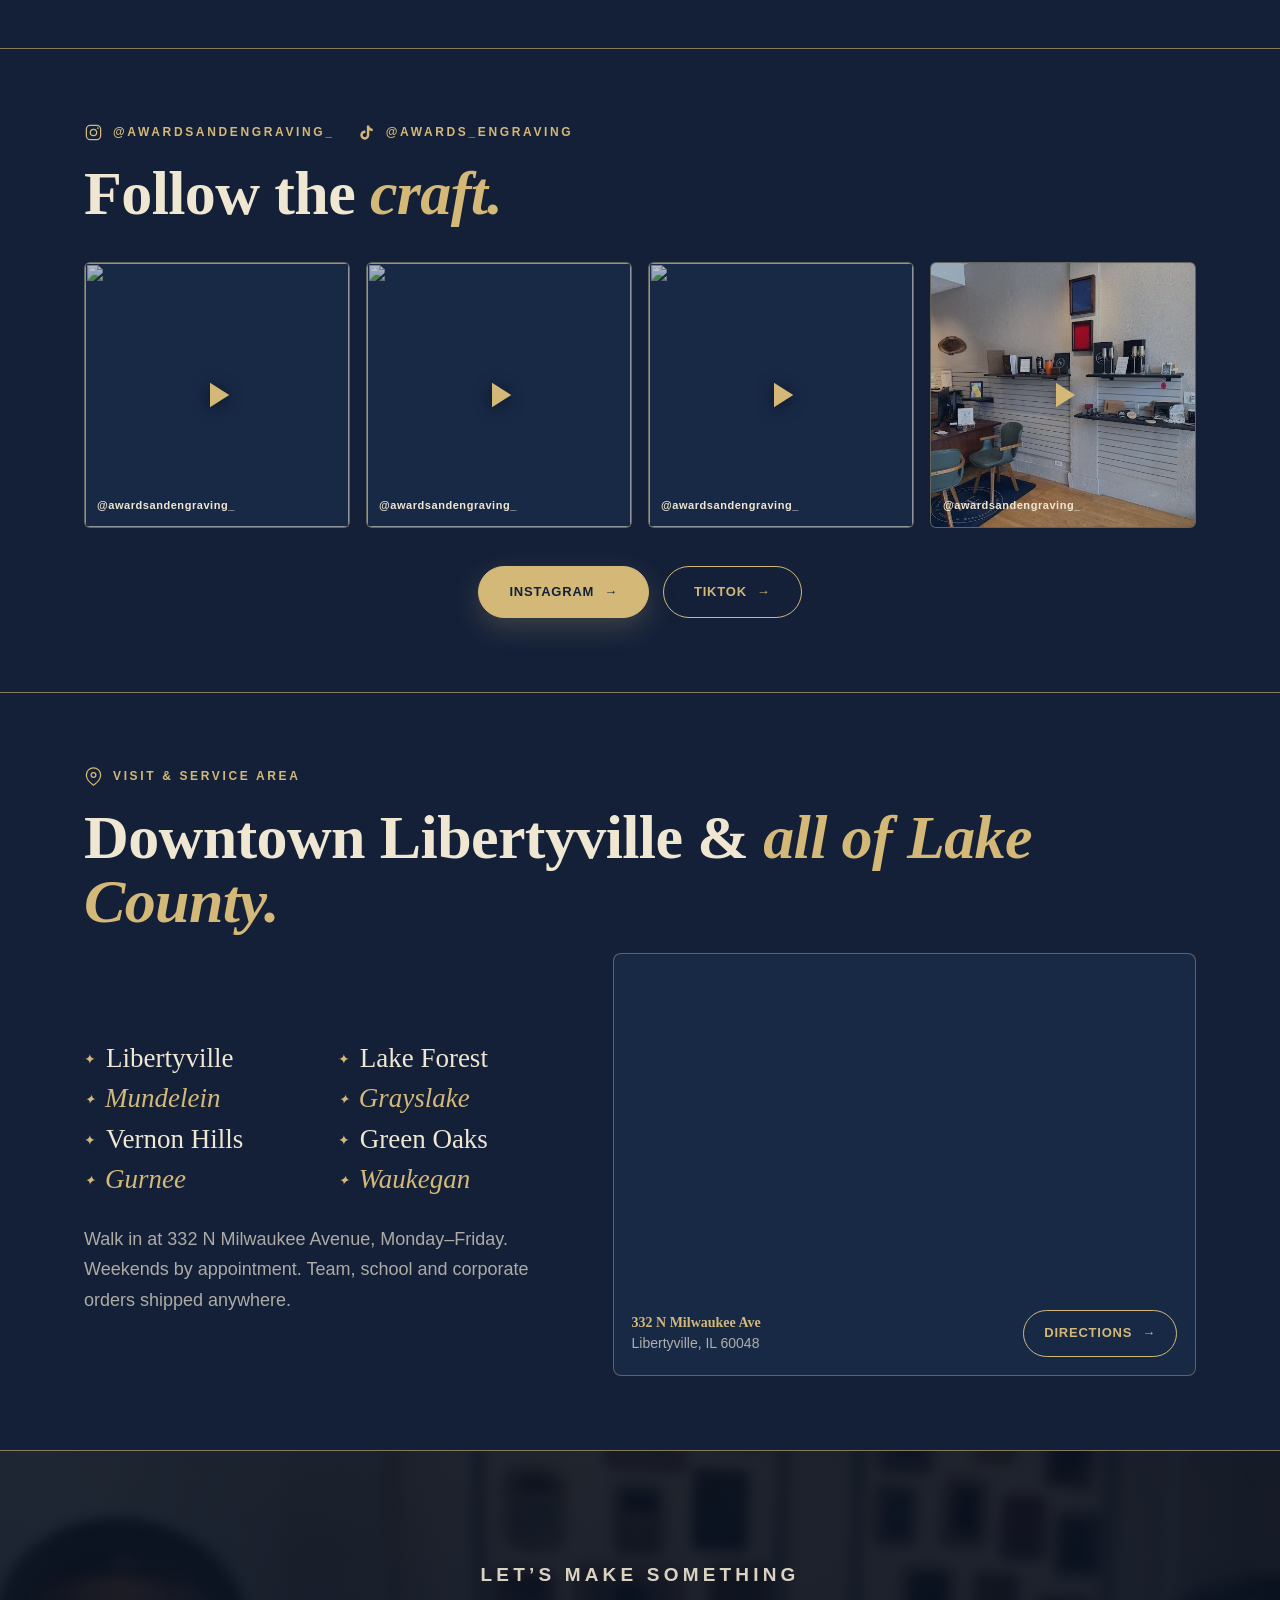
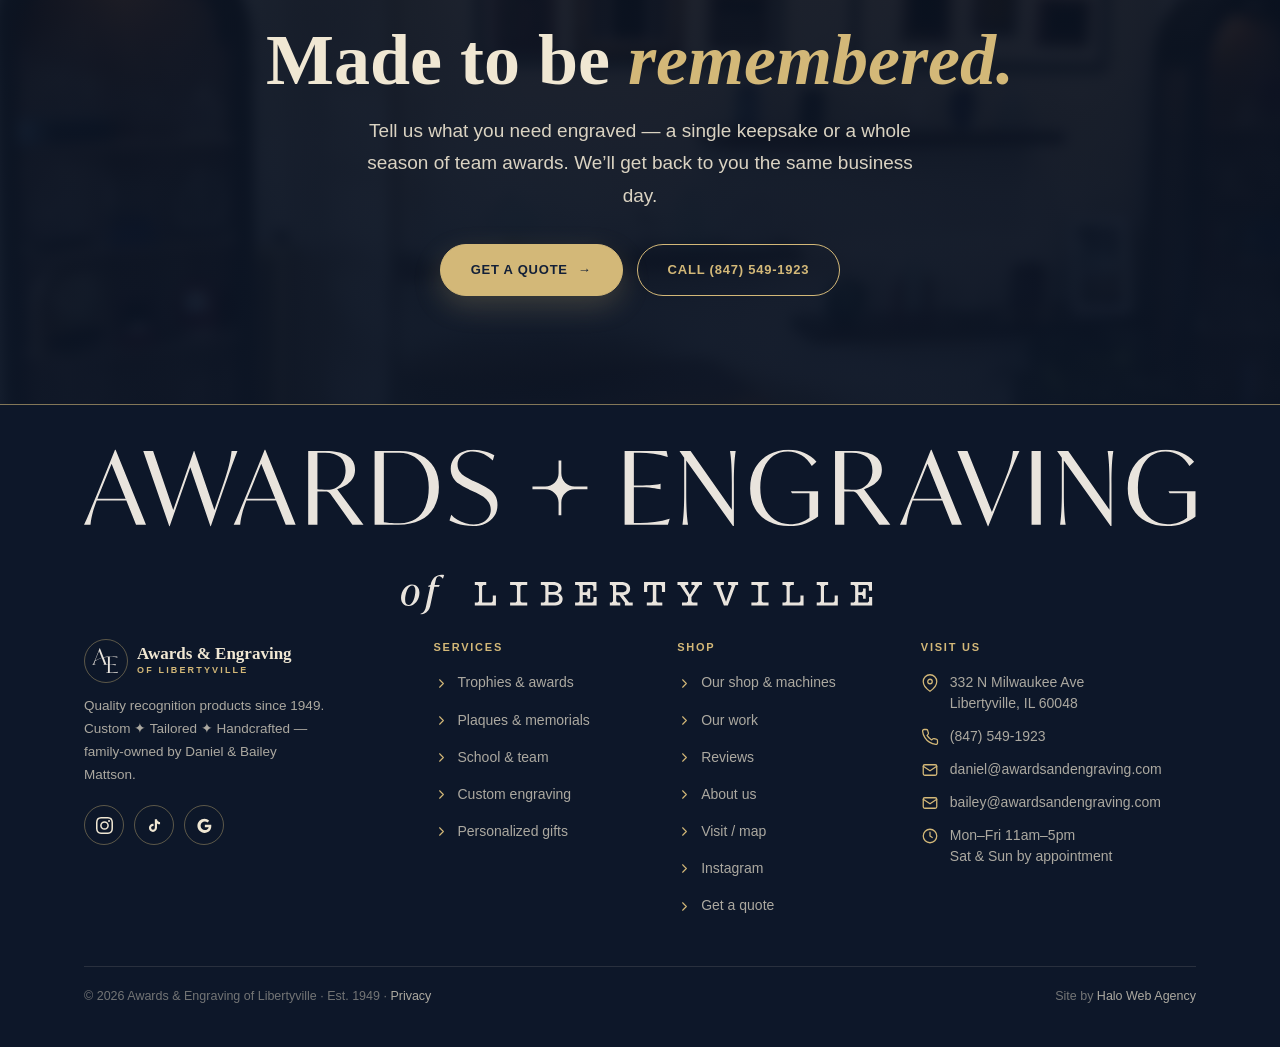
==== commit 06ee01f5: "Use Bailey's photos across the site instead of the older work shots Abe: "just use baileys instead o" ====
--- a/index.html
+++ b/index.html
@@ -193,14 +193,14 @@
     </div>
     <div class="svc-list" data-ae-list="services-featured">
       <div class="svc-item reveal"><span class="svc-num">I</span>
-        <div class="svc-txt"><h3>Trophies &amp; <em>Awards</em></h3><p>Crystal, acrylic and metal awards for lifetime achievement, competition and recognition &mdash; like this Aldridge Lifetime Achievement piece.</p><a class="more" href="/services#trophies">Explore trophies &amp; awards</a></div>
-        <div class="svc-media"><img src="/assets/w-aldridge.webp" alt="Aldridge Lifetime Achievement Award" loading="lazy" /></div></div>
+        <div class="svc-txt"><h3>Trophies &amp; <em>Awards</em></h3><p>Crystal, acrylic and metal awards for lifetime achievement, competition and recognition.</p><a class="more" href="/services#trophies">Explore trophies &amp; awards</a></div>
+        <div class="svc-media"><img src="https://yyxbvuyxkgbeatyrfsro.supabase.co/storage/v1/object/public/site-photos/bailey-drive-svc-trophies-1200x800.webp" alt="A row of gold figure trophies on the shop shelf" loading="lazy" /></div></div>
       <div class="svc-item reveal"><span class="svc-num">II</span>
         <div class="svc-txt"><h3>School &amp; <em>Team Spirit</em></h3><p>Pride awards, championship plaques and team recognition for Vernon Hills, Libertyville and Lake County schools and leagues.</p><a class="more" href="/services#school">Explore school &amp; team</a></div>
-        <div class="svc-media"><img src="/assets/w-vhhs.webp" alt="Vernon Hills High School Football Pride Award" loading="lazy" /></div></div>
+        <div class="svc-media"><img src="https://yyxbvuyxkgbeatyrfsro.supabase.co/storage/v1/object/public/site-photos/bailey-drive-svc-school-1200x800.webp" alt="Champions plaque for 7th grade girls track and field, 2026" loading="lazy" /></div></div>
       <div class="svc-item reveal"><span class="svc-num">III</span>
         <div class="svc-txt"><h3>Custom <em>Engraving</em></h3><p>If it holds still, we can engrave it &mdash; leather gloves, tumblers, tools, glassware. Bring your own item and we&rsquo;ll personalize it too.</p><a class="more" href="/services#engraving">Explore custom engraving</a></div>
-        <div class="svc-media"><img src="/assets/w-gloves.webp" alt="Monogrammed leather work gloves" loading="lazy" /></div></div>
+        <div class="svc-media"><img src="https://yyxbvuyxkgbeatyrfsro.supabase.co/storage/v1/object/public/site-photos/bailey-drive-svc-engraving-1200x800.webp" alt="Red-handled pliers with an engraved logo" loading="lazy" /></div></div>
     </div>
     <div class="sec-cta reveal">
       <a class="btn btn-gold" href="/services">All six services <span class="arrow">&rarr;</span></a>
@@ -216,12 +216,12 @@
       <h2 class="sec-title" data-ae-field="work_title" data-ae-type="rich">From our <em>bench.</em></h2>
     </div>
     <div class="gal mosaic reveal" data-ae-list="portfolio-featured">
-      <figure><img src="/assets/interior-1.webp" alt="Awards & Engraving showroom" loading="lazy" /><figcaption><b>The showroom</b>Downtown Libertyville</figcaption></figure>
-      <figure><img src="/assets/w-memorial.webp" alt="Engraved memorial plaque" loading="lazy" /><figcaption><b>Memorial plaque</b>In loving memory</figcaption></figure>
-      <figure><img src="/assets/w-gloves.webp" alt="Monogrammed leather gloves" loading="lazy" /><figcaption><b>Monogrammed gloves</b>Bring your own item</figcaption></figure>
-      <figure><img src="/assets/w-perfume.webp" alt="Engraved perfume bottle keepsake" loading="lazy" /><figcaption><b>Engraved keepsake</b>Personalized fragrance</figcaption></figure>
-      <figure><img src="/assets/w-tumbler.webp" alt="Personalized insulated tumbler" loading="lazy" /><figcaption><b>Custom drinkware</b>Monogrammed</figcaption></figure>
-      <figure><img src="/assets/w-pawtag.webp" alt="Gold paw-shaped pet tag" loading="lazy" /><figcaption><b>Pet tag</b>&ldquo;Love, Winnie&rdquo;</figcaption></figure>
+      <figure><img src="https://yyxbvuyxkgbeatyrfsro.supabase.co/storage/v1/object/public/site-photos/bailey-drive-personalized-gifts-01-800x1000.webp" alt="Personalized Gifts" loading="lazy" /></figure>
+      <figure><img src="https://yyxbvuyxkgbeatyrfsro.supabase.co/storage/v1/object/public/site-photos/bailey-drive-awards-03-800x1000.webp" alt="Awards" loading="lazy" /></figure>
+      <figure><img src="https://yyxbvuyxkgbeatyrfsro.supabase.co/storage/v1/object/public/site-photos/bailey-drive-water-bottles-02-800x1000.webp" alt="Water Bottles" loading="lazy" /></figure>
+      <figure><img src="https://yyxbvuyxkgbeatyrfsro.supabase.co/storage/v1/object/public/site-photos/bailey-drive-plaques-03-800x1000.webp" alt="Plaques" loading="lazy" /></figure>
+      <figure><img src="https://yyxbvuyxkgbeatyrfsro.supabase.co/storage/v1/object/public/site-photos/bailey-drive-wedding-gifts-08-800x1000.webp" alt="Wedding Gifts" loading="lazy" /></figure>
+      <figure><img src="https://yyxbvuyxkgbeatyrfsro.supabase.co/storage/v1/object/public/site-photos/bailey-drive-outdoor-plaques-03-800x1000.webp" alt="Outdoor Plaques" loading="lazy" /></figure>
     </div>
     <div class="sec-cta reveal">
       <a class="btn btn-gold" href="/portfolio">See the full portfolio <span class="arrow">&rarr;</span></a>
@@ -259,7 +259,7 @@
         <hr class="tb-rule" />
         <p class="sec-sub" data-ae-field="trusted_sub" data-ae-type="multiline">For more than seven decades we&rsquo;ve made the awards, plaques and engraved gifts that mark the moments people remember &mdash; across Libertyville and all of Lake County.</p>
       </div>
-      <div class="tb-photo reveal" aria-hidden="true"><img data-ae-field="trusted_photo" src="/assets/w-aldridge.webp" alt="" loading="lazy" /></div>
+      <div class="tb-photo reveal" aria-hidden="true"><img data-ae-field="trusted_photo" src="https://yyxbvuyxkgbeatyrfsro.supabase.co/storage/v1/object/public/site-photos/bailey-drive-trusted-800x800.webp" alt="" loading="lazy" /></div>
     </div>
     <div class="tb-grid" data-ae-list="award_band">
       <div class="tb-card reveal"><span class="tb-n">I</span>
@@ -391,9 +391,9 @@
       <h2 class="sec-title" data-ae-field="social_title" data-ae-type="rich">Follow the <em>craft.</em></h2>
     </div>
     <div class="ig-row reveal" data-ae-list="reels">
-      <a class="ig-card" href="https://www.instagram.com/reel/DaTkSj4pN2x/" target="_blank" rel="noopener" aria-label="Watch on Instagram"><img src="/assets/w-tumbler.webp" alt="" loading="lazy" /><span class="play"><svg viewBox="0 0 24 24" fill="currentColor" aria-hidden="true"><path d="M8 5v14l11-7z"/></svg></span><span class="tag">@awardsandengraving_</span></a>
-      <a class="ig-card" href="https://www.instagram.com/reel/DaN_KPyx86b/" target="_blank" rel="noopener" aria-label="Watch on Instagram"><img src="/assets/w-vhhs.webp" alt="" loading="lazy" /><span class="play"><svg viewBox="0 0 24 24" fill="currentColor" aria-hidden="true"><path d="M8 5v14l11-7z"/></svg></span><span class="tag">@awardsandengraving_</span></a>
-      <a class="ig-card" href="https://www.instagram.com/reel/DZ7_ornp-Zf/" target="_blank" rel="noopener" aria-label="Watch on Instagram"><img src="/assets/w-gloves.webp" alt="" loading="lazy" /><span class="play"><svg viewBox="0 0 24 24" fill="currentColor" aria-hidden="true"><path d="M8 5v14l11-7z"/></svg></span><span class="tag">@awardsandengraving_</span></a>
+      <a class="ig-card" href="https://www.instagram.com/reel/DaTkSj4pN2x/" target="_blank" rel="noopener" aria-label="Watch on Instagram"><img src="https://yyxbvuyxkgbeatyrfsro.supabase.co/storage/v1/object/public/site-photos/bailey-drive-reel-tumbler-800x800.webp" alt="" loading="lazy" /><span class="play"><svg viewBox="0 0 24 24" fill="currentColor" aria-hidden="true"><path d="M8 5v14l11-7z"/></svg></span><span class="tag">@awardsandengraving_</span></a>
+      <a class="ig-card" href="https://www.instagram.com/reel/DaN_KPyx86b/" target="_blank" rel="noopener" aria-label="Watch on Instagram"><img src="https://yyxbvuyxkgbeatyrfsro.supabase.co/storage/v1/object/public/site-photos/bailey-drive-reel-pride-800x800.webp" alt="" loading="lazy" /><span class="play"><svg viewBox="0 0 24 24" fill="currentColor" aria-hidden="true"><path d="M8 5v14l11-7z"/></svg></span><span class="tag">@awardsandengraving_</span></a>
+      <a class="ig-card" href="https://www.instagram.com/reel/DZ7_ornp-Zf/" target="_blank" rel="noopener" aria-label="Watch on Instagram"><img src="https://yyxbvuyxkgbeatyrfsro.supabase.co/storage/v1/object/public/site-photos/bailey-drive-reel-wallet-800x800.webp" alt="" loading="lazy" /><span class="play"><svg viewBox="0 0 24 24" fill="currentColor" aria-hidden="true"><path d="M8 5v14l11-7z"/></svg></span><span class="tag">@awardsandengraving_</span></a>
       <a class="ig-card" href="https://www.instagram.com/reel/DZyMOzCO7ML/" target="_blank" rel="noopener" aria-label="Watch on Instagram"><img src="/assets/interior-2.webp" alt="" loading="lazy" /><span class="play"><svg viewBox="0 0 24 24" fill="currentColor" aria-hidden="true"><path d="M8 5v14l11-7z"/></svg></span><span class="tag">@awardsandengraving_</span></a>
     </div>
     <div class="sec-cta reveal" style="gap:14px;flex-wrap:wrap">
--- a/styles.css
+++ b/styles.css
@@ -685,11 +685,6 @@
 .chip:hover{color:var(--gold);border-color:var(--gold)}
 .chip.on{background:var(--gold);border-color:var(--gold);color:var(--navy)}
 .gal figure.hide{display:none}
-/* "Show more work" under the Portfolio gallery; site.js adds it once a filter
-   holds more than 24 pieces. An outline button, so it never competes with the
-   gold "See the machines" call to action just below it. */
-.gal-more{display:flex;justify-content:center;margin-top:30px}
-.gal-more[hidden]{display:none}
 /* Portfolio grid, three across on tablets. Two columns of ~380px tiles made
    the page about 36,000px tall at 820. */
 @media (min-width:601px) and (max-width:960px){
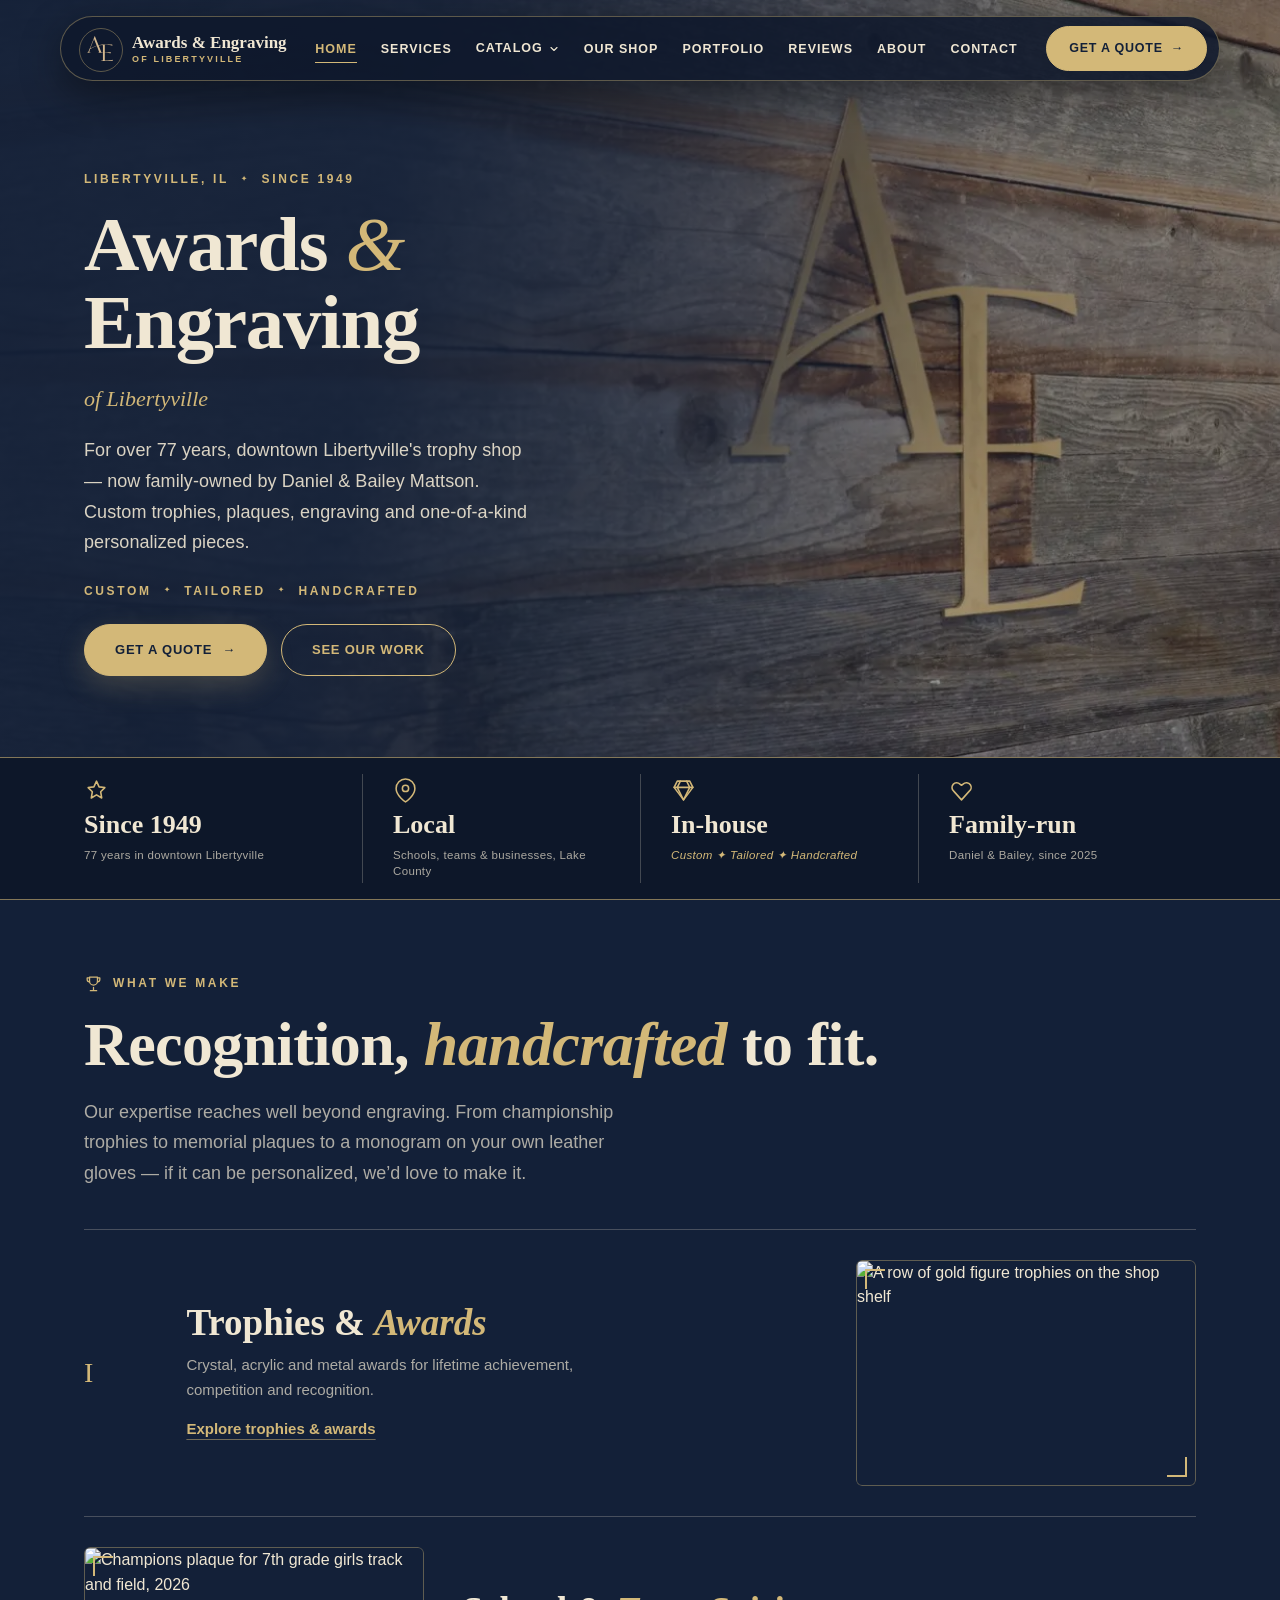
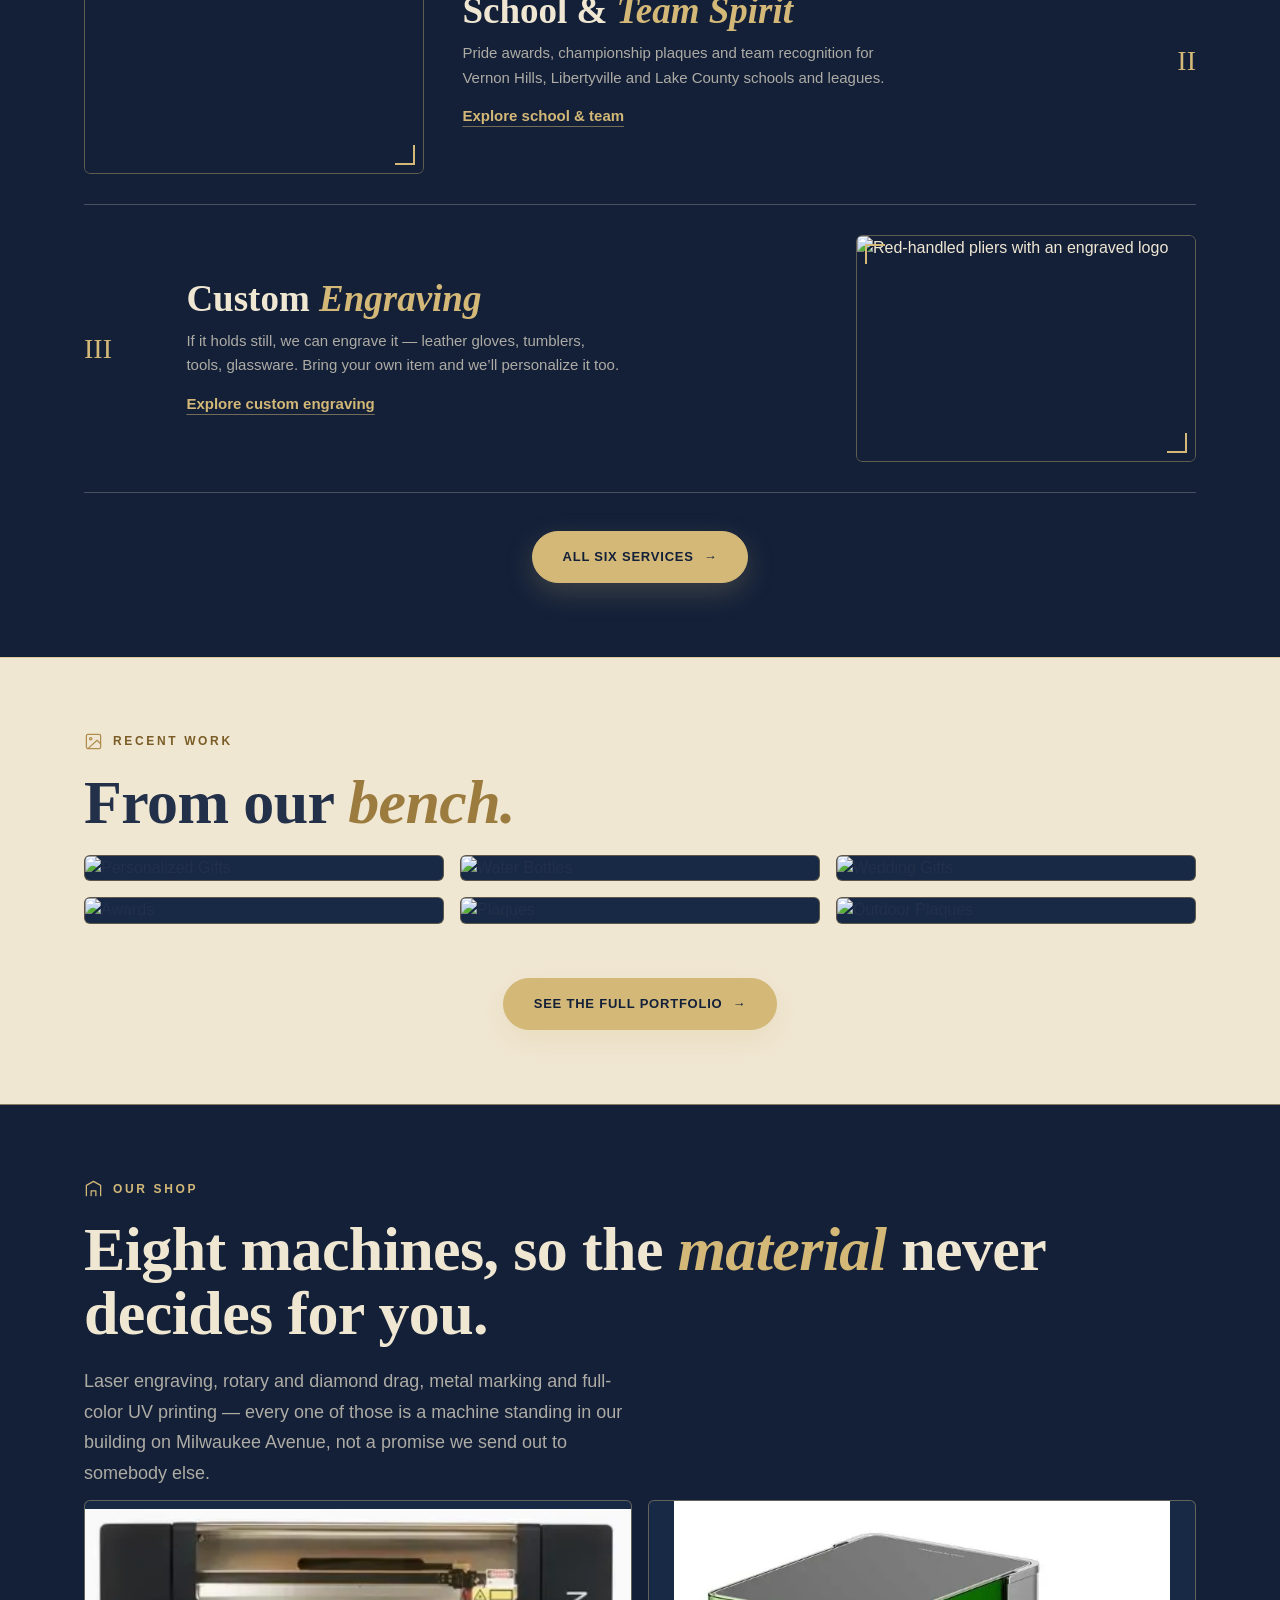
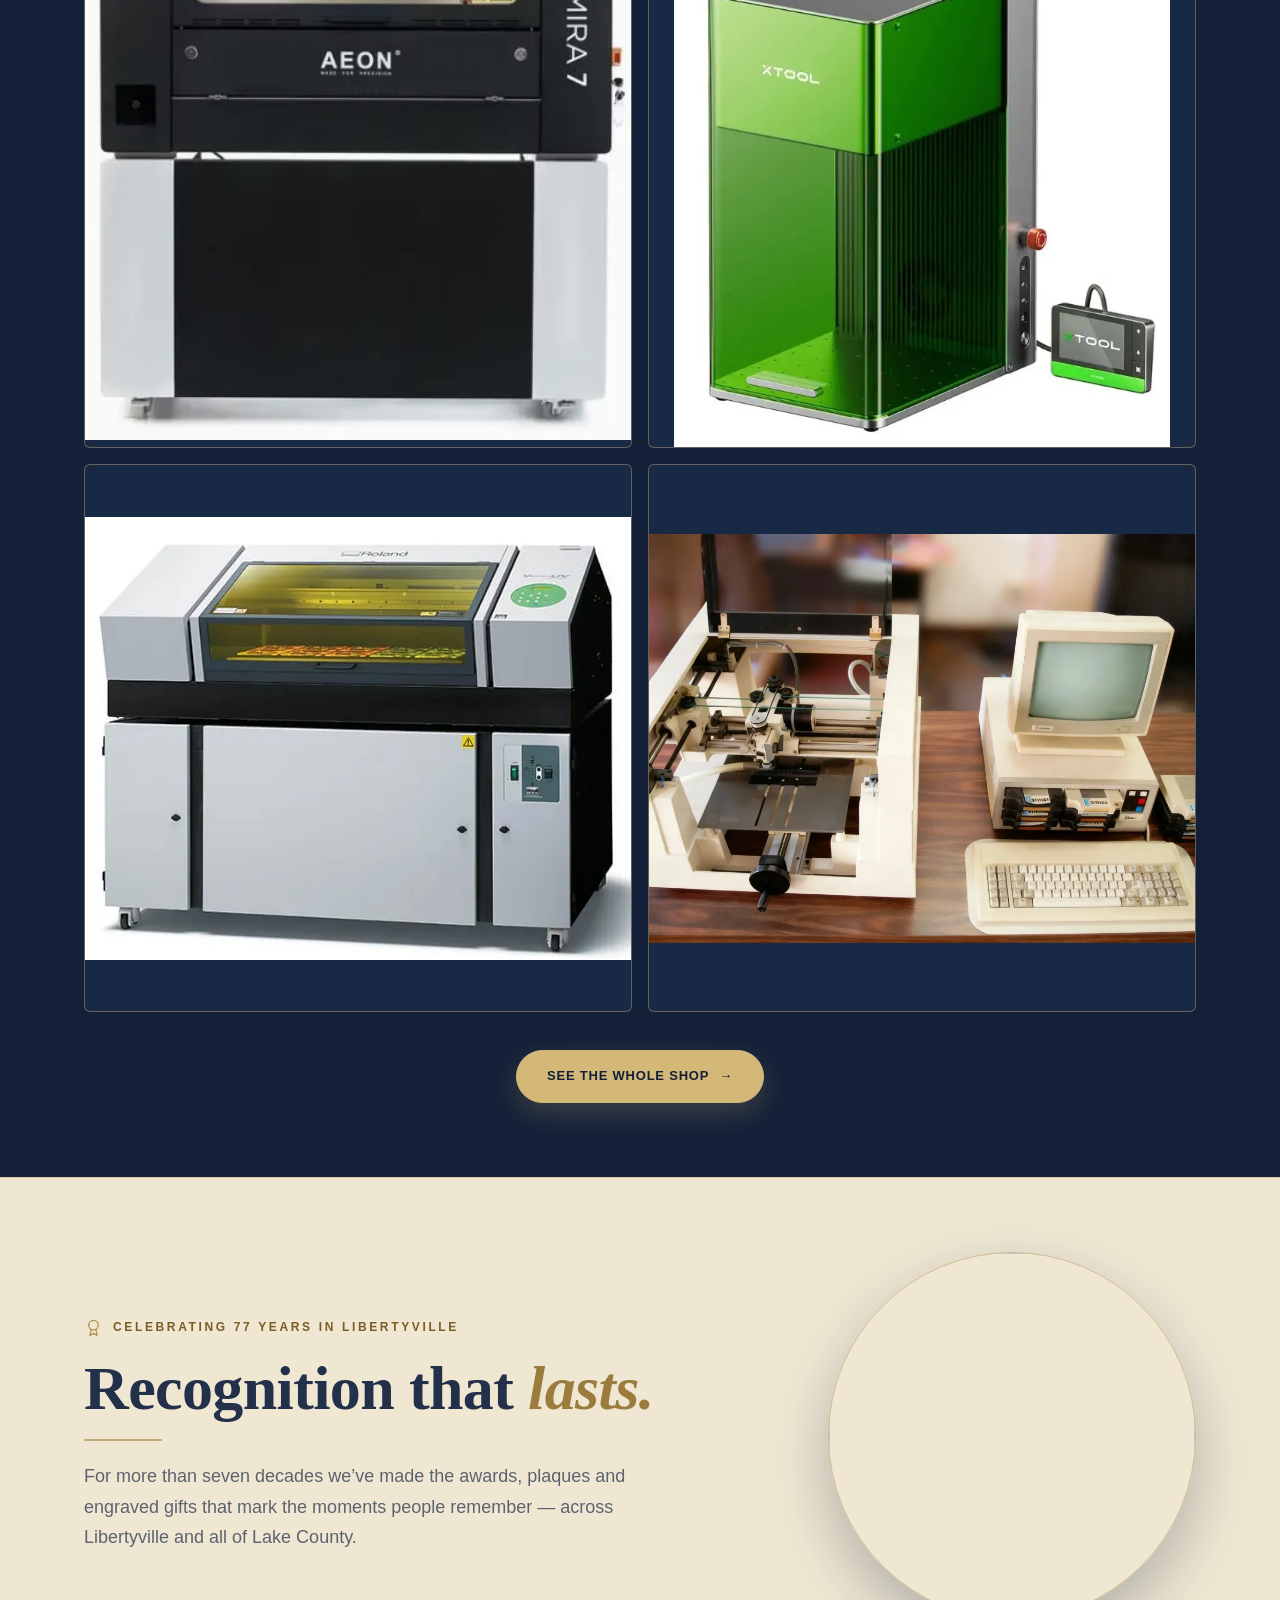
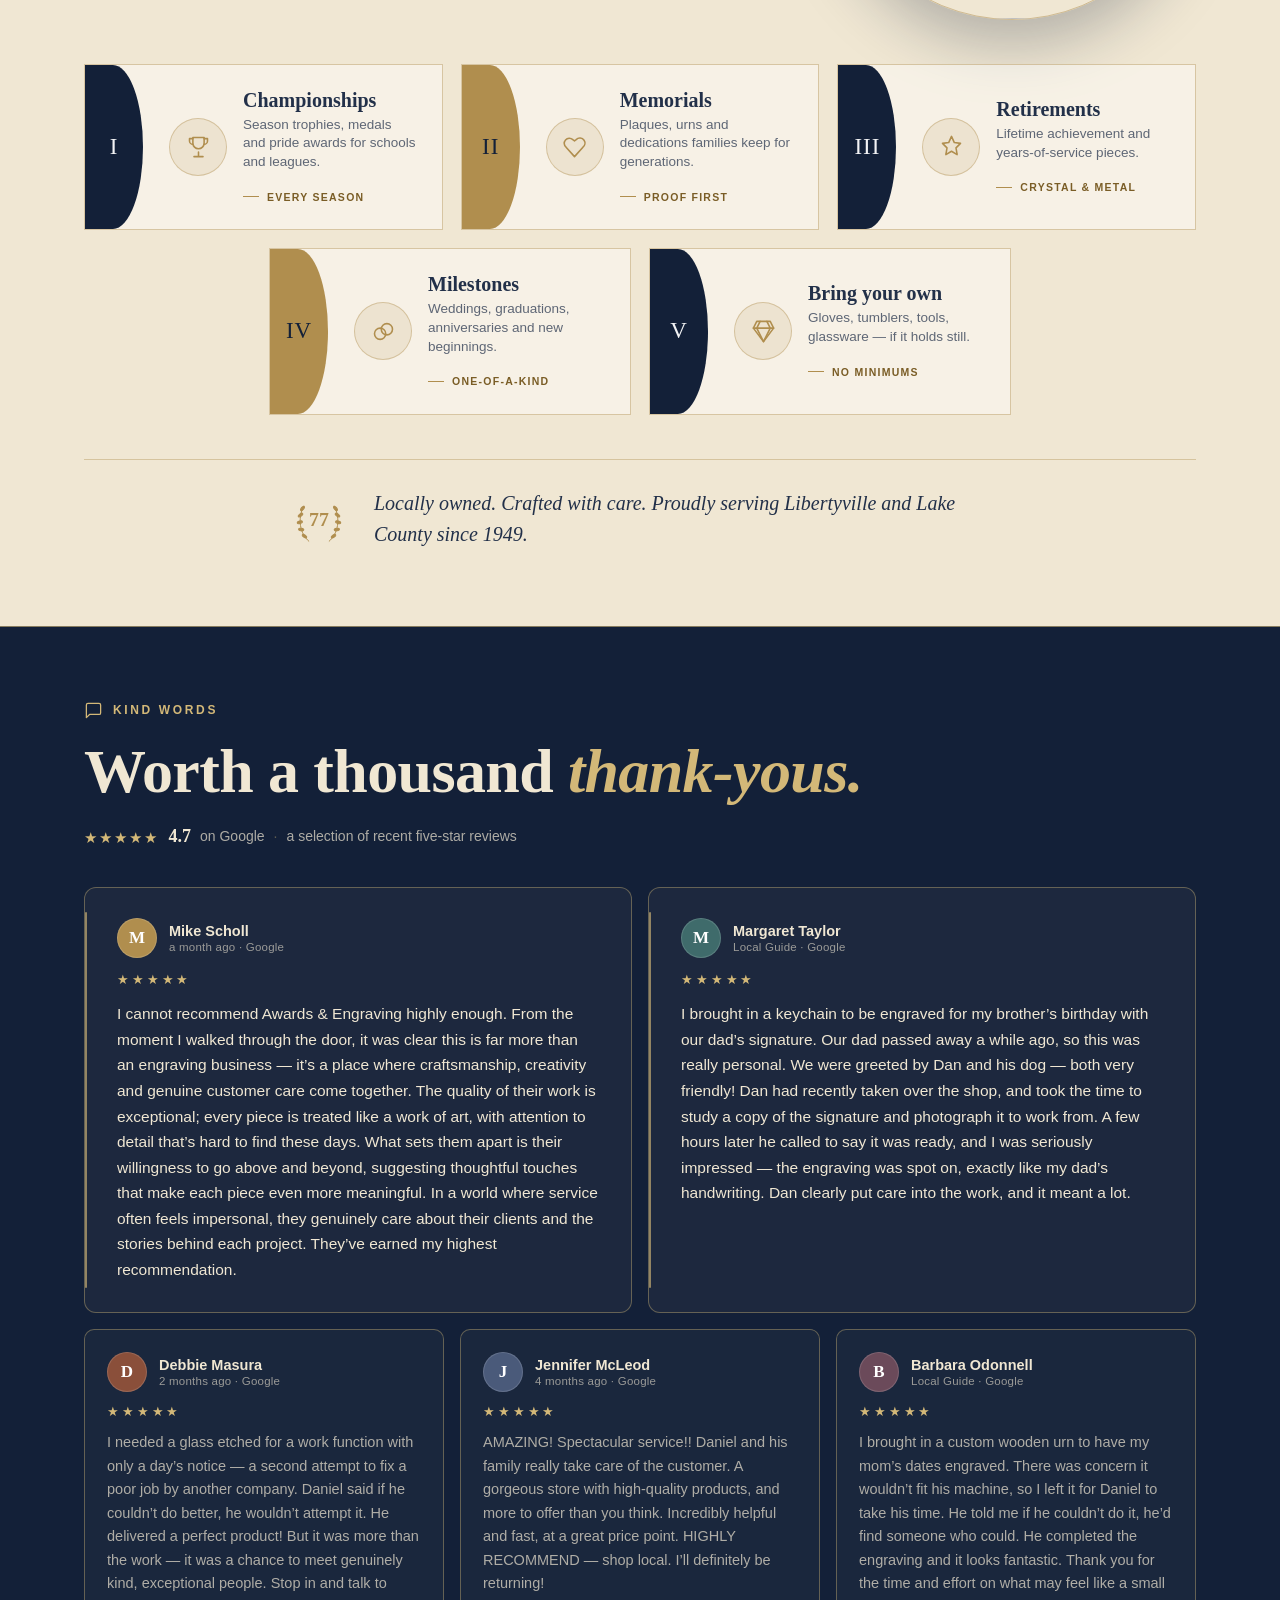
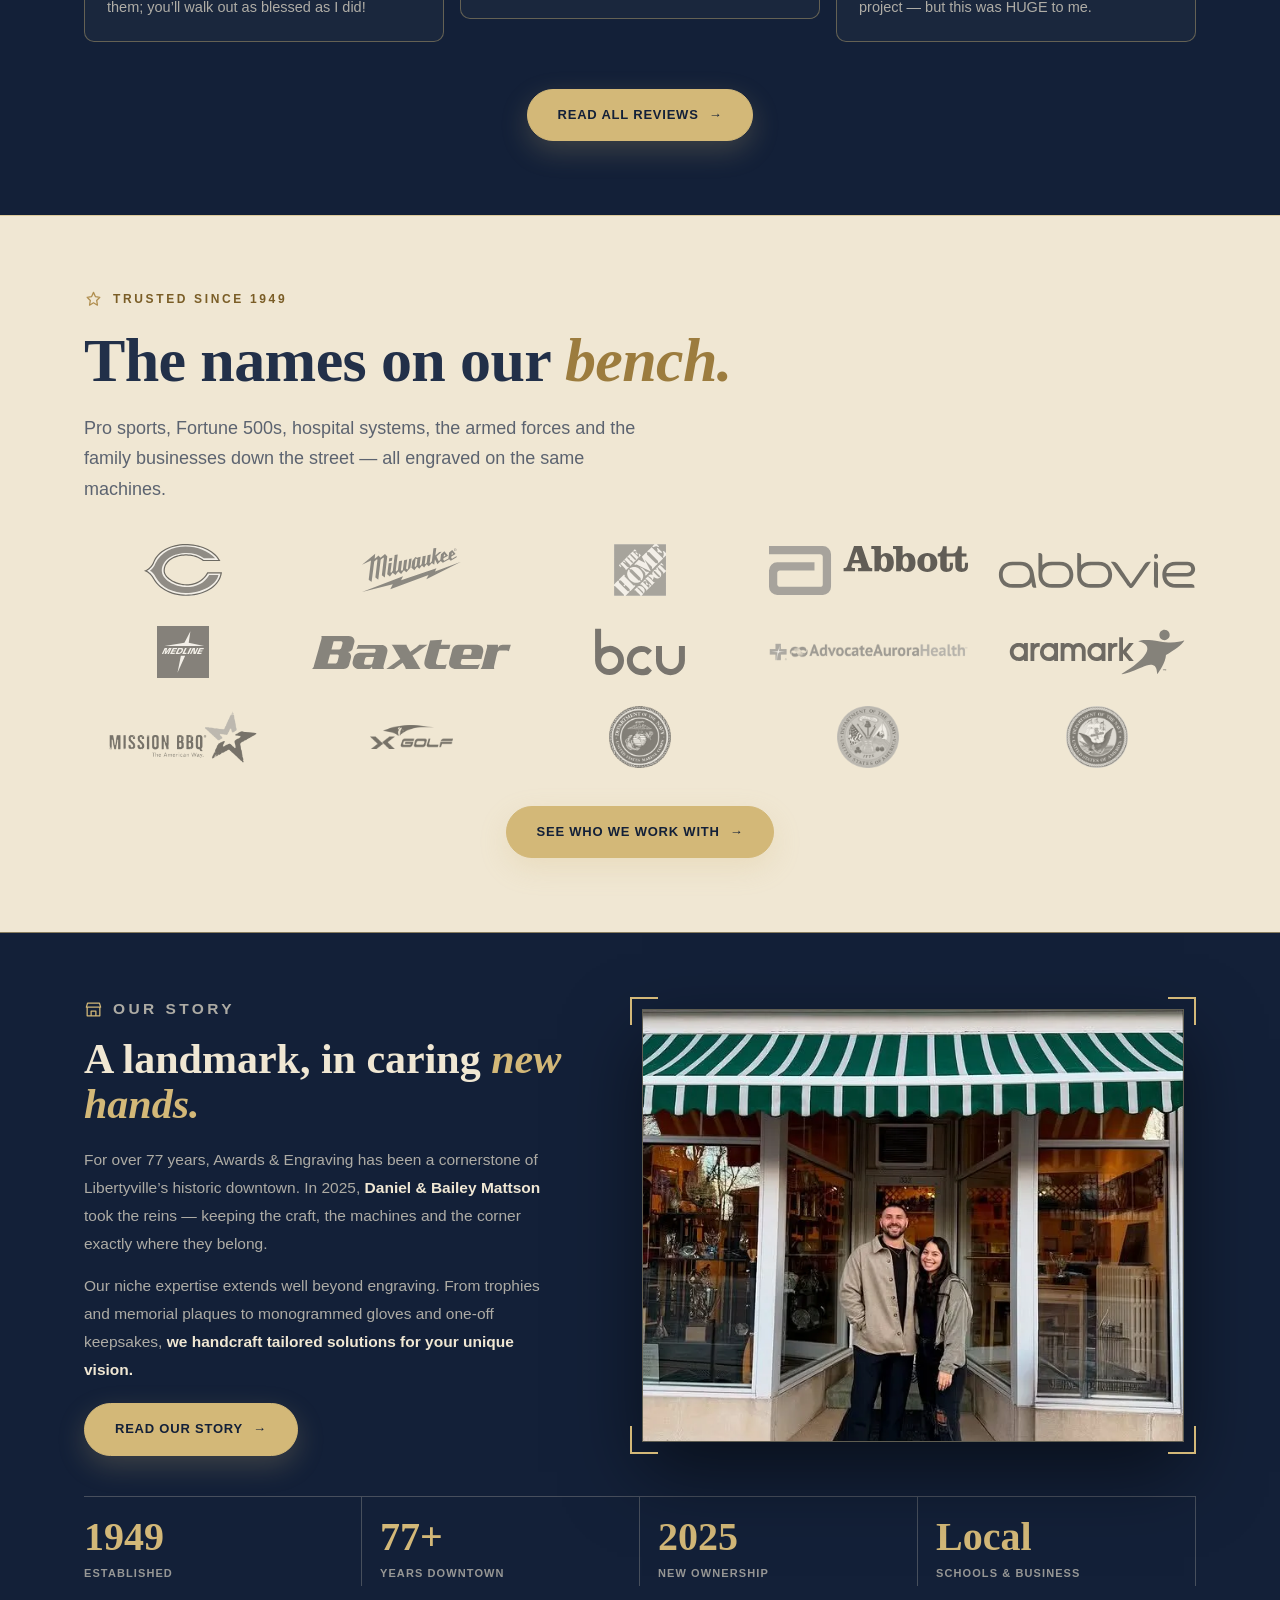
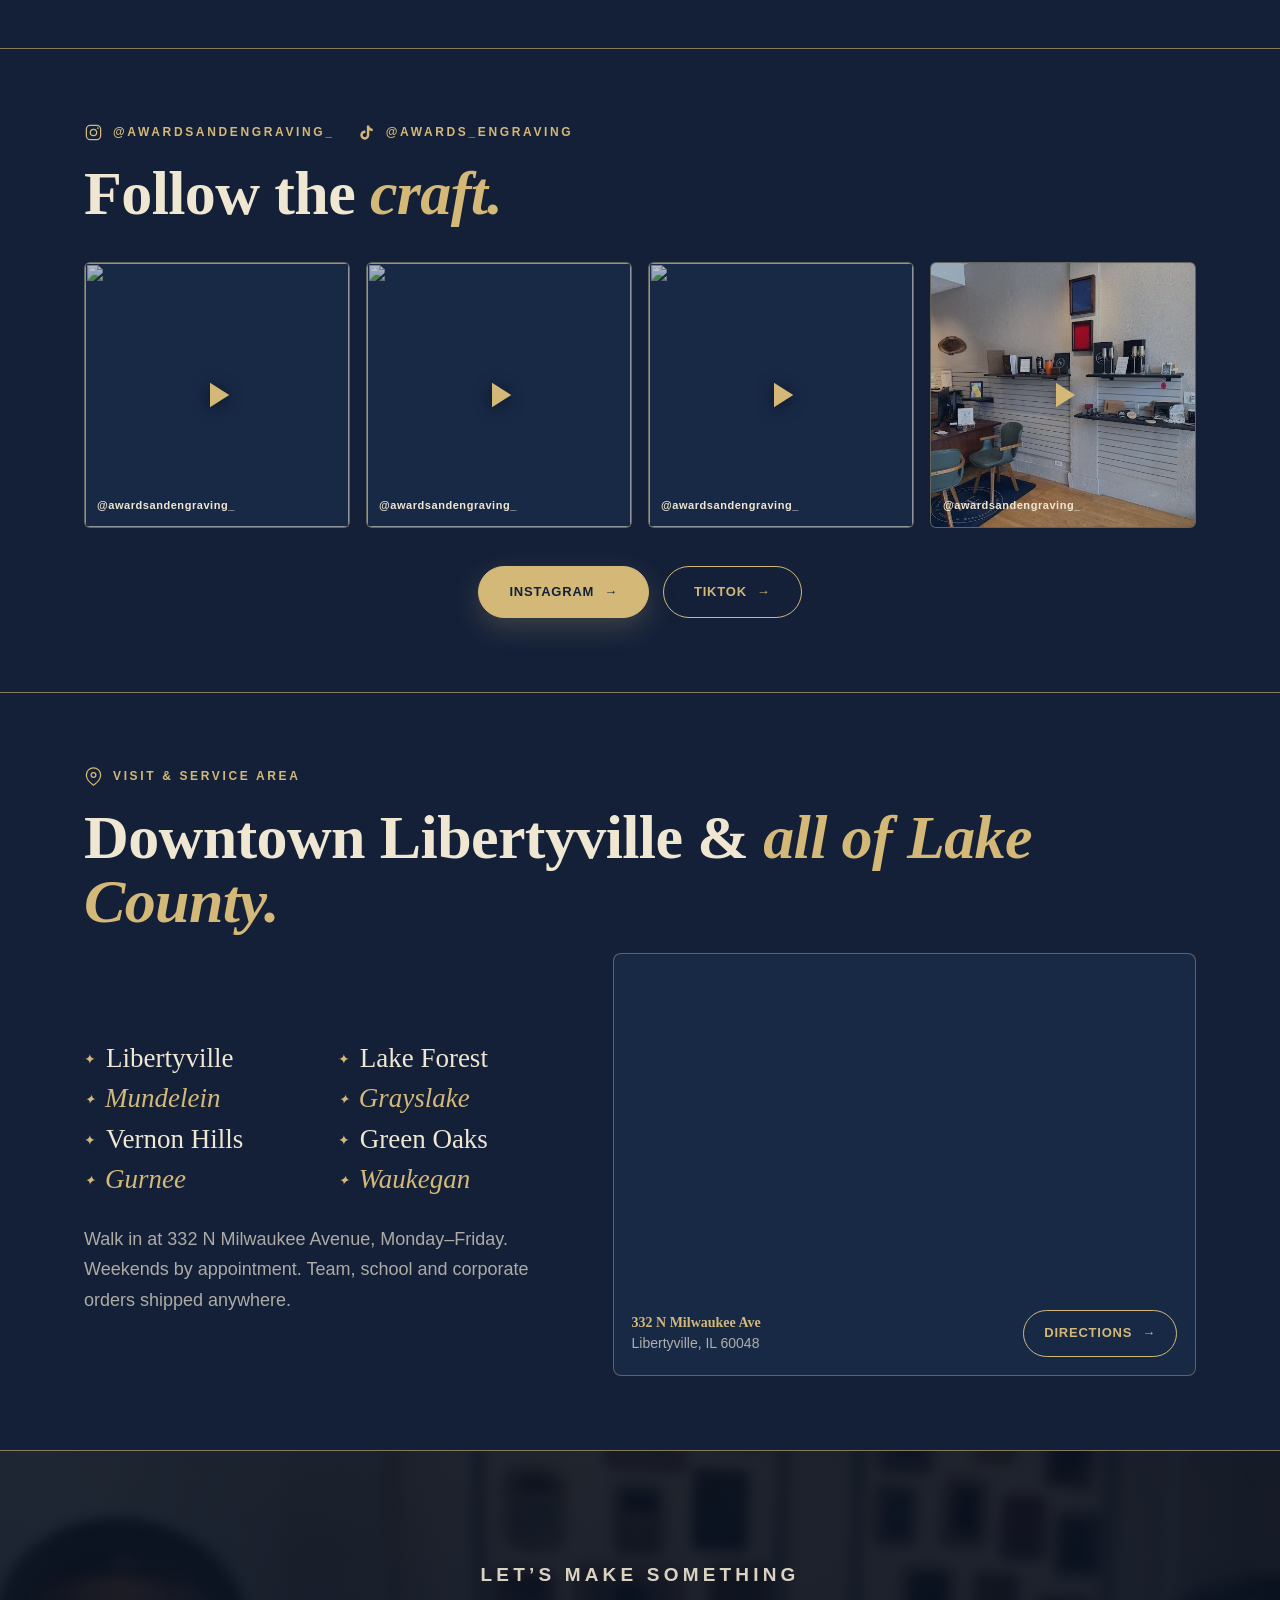
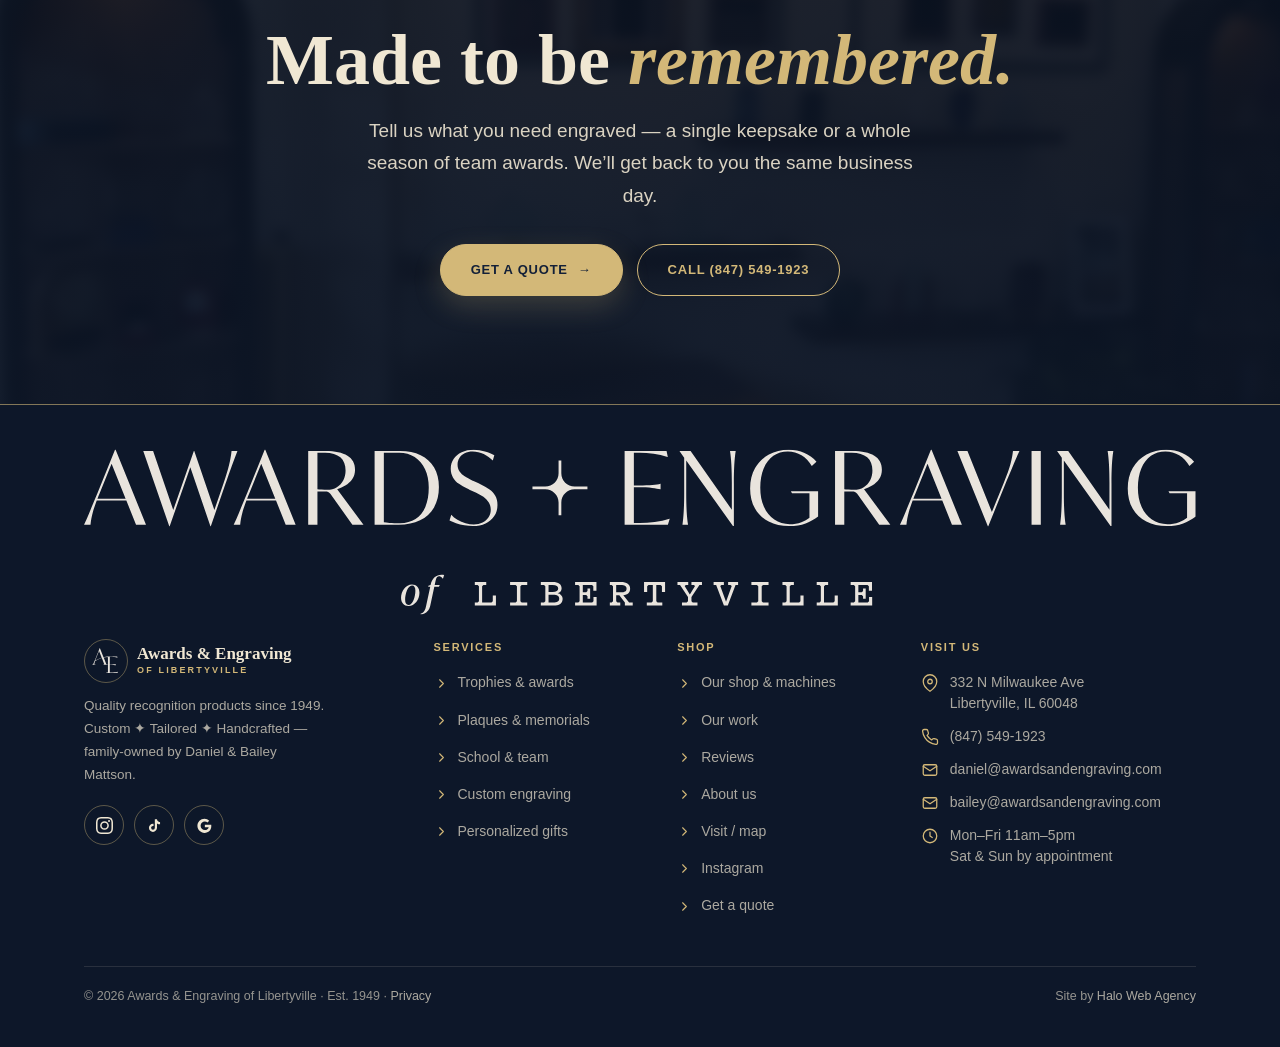
==== commit 91585489: "Readable text; A&E's own images reserve their space - Muted cream on navy (--ink-mute) .45 -> .6: pa" ====
--- a/index.html
+++ b/index.html
@@ -72,12 +72,13 @@
   gtag('js', new Date());
   gtag('config', 'G-K7V7HWVT61');
 </script>
+<noscript><style>.preloader{display:none!important}.reveal{opacity:1!important;transform:none!important}</style></noscript>
 </head>
 <body id="top">
 <div class="preloader" id="preloader">
   <div class="pre-logo">
     <svg class="pre-ring" viewBox="0 0 100 100" aria-hidden="true"><circle cx="50" cy="50" r="46"/></svg>
-    <img src="/assets/ae-logomark-gold.svg" alt="Awards & Engraving" />
+    <img src="/assets/ae-logomark-gold.svg" width="796" height="765" alt="Awards & Engraving" />
   </div>
 </div>
 <div class="bg" aria-hidden="true"><div class="wash"></div></div>
@@ -87,7 +88,7 @@
 <div class="nav-float" id="navFloat">
   <nav>
     <a href="#top" class="brand" aria-label="Awards & Engraving — home">
-      <img class="brand-logo" src="/assets/ae-logomark-gold.svg" alt="Awards & Engraving monogram" />
+      <img class="brand-logo" src="/assets/ae-logomark-gold.svg" width="796" height="765" alt="Awards & Engraving monogram" />
       <span class="btext">Awards &amp; Engraving<small>of Libertyville</small></span>
     </a>
     <ul class="nav-links">
@@ -150,7 +151,7 @@
 <div class="hero-wrap">
   <header class="hero">
     <div class="hero-photo" aria-hidden="true">
-      <img data-ae-field="hero_photo" src="/assets/hero-monogram-1600.webp"
+      <img data-ae-field="hero_photo" src="/assets/hero-monogram-1600.webp" width="1600" height="727"
            srcset="/assets/hero-monogram-1000.webp 1000w, /assets/hero-monogram-1600.webp 1600w, /assets/hero-monogram-2400.webp 2400w"
            sizes="100vw" alt="" fetchpriority="high" decoding="async" />
     </div>
@@ -238,10 +239,10 @@
       <p class="sec-sub">Laser engraving, rotary and diamond drag, metal marking and full-color UV printing &mdash; every one of those is a machine standing in our building on Milwaukee Avenue, not a promise we send out to somebody else.</p>
     </div>
     <div class="gal shop-gal mach-gal reveal">
-      <figure><img src="/assets/shop/m-aeon-mira-7.webp" alt="AEON MIRA 7 CO2 laser engraver" loading="lazy" /><figcaption><b>AEON MIRA 7</b>CO&#8322; laser &mdash; wood, acrylic, leather, glass.</figcaption></figure>
-      <figure><img src="/assets/shop/m-xtool-fiber.webp" alt="xTool fiber laser marker with rotary attachment" loading="lazy" /><figcaption><b>Fiber laser marker</b>Permanent marks straight into bare metal.</figcaption></figure>
-      <figure><img src="/assets/shop/m-roland-lef-300.webp" alt="Roland VersaUV LEF-300 UV flatbed printer" loading="lazy" /><figcaption><b>Roland VersaUV LEF-300</b>Full color printed onto the object itself.</figcaption></figure>
-      <figure><img src="/assets/shop/m-hermes-v3000.webp" alt="New Hermes Vanguard 3000 rotary and diamond-drag engraver" loading="lazy" /><figcaption><b>New Hermes Vanguard 3000</b>Rotary cut and diamond drag, the old way.</figcaption></figure>
+      <figure><img src="/assets/shop/m-aeon-mira-7.webp" width="445" height="433" alt="AEON MIRA 7 CO2 laser engraver" loading="lazy" /><figcaption><b>AEON MIRA 7</b>CO&#8322; laser &mdash; wood, acrylic, leather, glass.</figcaption></figure>
+      <figure><img src="/assets/shop/m-xtool-fiber.webp" width="657" height="722" alt="xTool fiber laser marker with rotary attachment" loading="lazy" /><figcaption><b>Fiber laser marker</b>Permanent marks straight into bare metal.</figcaption></figure>
+      <figure><img src="/assets/shop/m-roland-lef-300.webp" width="637" height="516" alt="Roland VersaUV LEF-300 UV flatbed printer" loading="lazy" /><figcaption><b>Roland VersaUV LEF-300</b>Full color printed onto the object itself.</figcaption></figure>
+      <figure><img src="/assets/shop/m-hermes-v3000.webp" width="1020" height="763" alt="New Hermes Vanguard 3000 rotary and diamond-drag engraver" loading="lazy" /><figcaption><b>New Hermes Vanguard 3000</b>Rotary cut and diamond drag, the old way.</figcaption></figure>
     </div>
     <div class="sec-cta reveal">
       <a class="btn btn-gold" href="/our-shop#machines">See the whole shop <span class="arrow">&rarr;</span></a>
@@ -337,21 +338,21 @@
       <p class="sec-sub">Pro sports, Fortune 500s, hospital systems, the armed forces and the family businesses down the street &mdash; all engraved on the same machines.</p>
     </div>
     <ul class="logo-rail reveal" data-ae-list="client_logos" data-ae-variant="rail">
-      <li><img src="/assets/clients/chicago-bears.svg" alt="Chicago Bears" loading="lazy" /></li>
-      <li><img src="/assets/clients/milwaukee-tool.svg" alt="Milwaukee Tool" loading="lazy" /></li>
-      <li><img src="/assets/clients/home-depot.svg" alt="The Home Depot" loading="lazy" /></li>
-      <li><img src="/assets/clients/abbott.svg" alt="Abbott" loading="lazy" /></li>
-      <li><img src="/assets/clients/abbvie.svg" alt="AbbVie" loading="lazy" /></li>
-      <li><img src="/assets/clients/medline.svg" alt="Medline" loading="lazy" /></li>
-      <li><img src="/assets/clients/baxter.svg" alt="Baxter" loading="lazy" /></li>
-      <li><img src="/assets/clients/baxter-credit-union.svg" alt="Baxter Credit Union" loading="lazy" /></li>
-      <li><img src="/assets/clients/advocate-condell.webp" alt="Advocate Condell Medical" loading="lazy" /></li>
-      <li><img src="/assets/clients/aramark.svg" alt="Aramark" loading="lazy" /></li>
-      <li><img src="/assets/clients/mission-bbq.webp" alt="Mission BBQ" loading="lazy" /></li>
-      <li><img src="/assets/clients/xgolf.webp" alt="X-Golf" loading="lazy" /></li>
-      <li><img src="/assets/clients/marines.webp" alt="U.S. Marine Corps" loading="lazy" /></li>
-      <li><img src="/assets/clients/army.webp" alt="U.S. Army" loading="lazy" /></li>
-      <li><img src="/assets/clients/navy.webp" alt="U.S. Navy" loading="lazy" /></li>
+      <li><img src="/assets/clients/chicago-bears.svg" width="373" height="248" alt="Chicago Bears" loading="lazy" /></li>
+      <li><img src="/assets/clients/milwaukee-tool.svg" width="957" height="467" alt="Milwaukee Tool" loading="lazy" /></li>
+      <li><img src="/assets/clients/home-depot.svg" width="227" height="228" alt="The Home Depot" loading="lazy" /></li>
+      <li><img src="/assets/clients/abbott.svg" width="1000" height="249" alt="Abbott" loading="lazy" /></li>
+      <li><img src="/assets/clients/abbvie.svg" width="559" height="105" alt="AbbVie" loading="lazy" /></li>
+      <li><img src="/assets/clients/medline.svg" width="316" height="316" alt="Medline" loading="lazy" /></li>
+      <li><img src="/assets/clients/baxter.svg" width="1097" height="183" alt="Baxter" loading="lazy" /></li>
+      <li><img src="/assets/clients/baxter-credit-union.svg" width="121" height="55" alt="Baxter Credit Union" loading="lazy" /></li>
+      <li><img src="/assets/clients/advocate-condell.webp" width="1051" height="95" alt="Advocate Condell Medical" loading="lazy" /></li>
+      <li><img src="/assets/clients/aramark.svg" width="870" height="248" alt="Aramark" loading="lazy" /></li>
+      <li><img src="/assets/clients/mission-bbq.webp" width="484" height="170" alt="Mission BBQ" loading="lazy" /></li>
+      <li><img src="/assets/clients/xgolf.webp" width="224" height="140" alt="X-Golf" loading="lazy" /></li>
+      <li><img src="/assets/clients/marines.webp" width="168" height="170" alt="U.S. Marine Corps" loading="lazy" /></li>
+      <li><img src="/assets/clients/army.webp" width="170" height="170" alt="U.S. Army" loading="lazy" /></li>
+      <li><img src="/assets/clients/navy.webp" width="170" height="170" alt="U.S. Navy" loading="lazy" /></li>
     </ul>
     <div class="sec-cta reveal">
       <a class="btn btn-gold" href="/about#trusted">See who we work with <span class="arrow">&rarr;</span></a>
@@ -371,7 +372,7 @@
         <a class="btn btn-gold" href="/about" style="margin-top:6px">Read our story <span class="arrow">&rarr;</span></a>
       </div>
       <div class="about-media reveal">
-        <div class="plate"><span class="cc"></span><img src="/assets/owners.webp" alt="Owners Daniel and Bailey Mattson at the Awards & Engraving storefront" /></div>
+        <div class="plate"><span class="cc"></span><img src="/assets/owners.webp" width="640" height="777" alt="Owners Daniel and Bailey Mattson at the Awards & Engraving storefront" /></div>
       </div>
     </div>
     <div class="stat-strip reveal">
@@ -394,7 +395,7 @@
       <a class="ig-card" href="https://www.instagram.com/reel/DaTkSj4pN2x/" target="_blank" rel="noopener" aria-label="Watch on Instagram"><img src="https://yyxbvuyxkgbeatyrfsro.supabase.co/storage/v1/object/public/site-photos/bailey-drive-reel-tumbler-800x800.webp" alt="" loading="lazy" /><span class="play"><svg viewBox="0 0 24 24" fill="currentColor" aria-hidden="true"><path d="M8 5v14l11-7z"/></svg></span><span class="tag">@awardsandengraving_</span></a>
       <a class="ig-card" href="https://www.instagram.com/reel/DaN_KPyx86b/" target="_blank" rel="noopener" aria-label="Watch on Instagram"><img src="https://yyxbvuyxkgbeatyrfsro.supabase.co/storage/v1/object/public/site-photos/bailey-drive-reel-pride-800x800.webp" alt="" loading="lazy" /><span class="play"><svg viewBox="0 0 24 24" fill="currentColor" aria-hidden="true"><path d="M8 5v14l11-7z"/></svg></span><span class="tag">@awardsandengraving_</span></a>
       <a class="ig-card" href="https://www.instagram.com/reel/DZ7_ornp-Zf/" target="_blank" rel="noopener" aria-label="Watch on Instagram"><img src="https://yyxbvuyxkgbeatyrfsro.supabase.co/storage/v1/object/public/site-photos/bailey-drive-reel-wallet-800x800.webp" alt="" loading="lazy" /><span class="play"><svg viewBox="0 0 24 24" fill="currentColor" aria-hidden="true"><path d="M8 5v14l11-7z"/></svg></span><span class="tag">@awardsandengraving_</span></a>
-      <a class="ig-card" href="https://www.instagram.com/reel/DZyMOzCO7ML/" target="_blank" rel="noopener" aria-label="Watch on Instagram"><img src="/assets/interior-2.webp" alt="" loading="lazy" /><span class="play"><svg viewBox="0 0 24 24" fill="currentColor" aria-hidden="true"><path d="M8 5v14l11-7z"/></svg></span><span class="tag">@awardsandengraving_</span></a>
+      <a class="ig-card" href="https://www.instagram.com/reel/DZyMOzCO7ML/" target="_blank" rel="noopener" aria-label="Watch on Instagram"><img src="/assets/interior-2.webp" width="680" height="510" alt="" loading="lazy" /><span class="play"><svg viewBox="0 0 24 24" fill="currentColor" aria-hidden="true"><path d="M8 5v14l11-7z"/></svg></span><span class="tag">@awardsandengraving_</span></a>
     </div>
     <div class="sec-cta reveal" style="gap:14px;flex-wrap:wrap">
       <a class="btn btn-gold" href="https://www.instagram.com/awardsandengraving_/" target="_blank" rel="noopener">Instagram <span class="arrow">&rarr;</span></a>
@@ -432,7 +433,7 @@
 
 <!-- FINAL CTA (blurred darkened photo) -->
 <section class="finalcta">
-  <div class="fc-bg" aria-hidden="true"><img src="/assets/interior-1.webp" alt="" /></div>
+  <div class="fc-bg" aria-hidden="true"><img src="/assets/interior-1.webp" width="680" height="510" alt="" /></div>
   <div class="wrap">
     <p class="eyebrow reveal" data-ae-field="cta_eyebrow">Let&rsquo;s make something</p>
     <h2 class="reveal" data-ae-field="cta_title" data-ae-type="rich">Made to be <em>remembered.</em></h2>
@@ -447,10 +448,10 @@
 <!-- FOOTER -->
 <footer>
   <div class="wrap">
-    <img class="foot-word" src="/assets/ae-logo-paper.svg" alt="Awards &amp; Engraving of Libertyville" />
+    <img class="foot-word" src="/assets/ae-logo-paper.svg" width="2427" height="363" alt="Awards &amp; Engraving of Libertyville" />
     <div class="foot-grid">
       <div class="foot-brand">
-        <a href="/" class="brand" aria-label="Awards & Engraving — home"><img class="brand-logo" src="/assets/ae-logomark-paper.svg" alt="Awards & Engraving monogram" /><span class="btext">Awards &amp; Engraving<small>of Libertyville</small></span></a>
+        <a href="/" class="brand" aria-label="Awards & Engraving — home"><img class="brand-logo" src="/assets/ae-logomark-paper.svg" width="796" height="765" alt="Awards & Engraving monogram" /><span class="btext">Awards &amp; Engraving<small>of Libertyville</small></span></a>
         <p data-ae-field="site.footer_blurb" data-ae-type="multiline">Quality recognition products since 1949. Custom &#10022; Tailored &#10022; Handcrafted &mdash; family-owned by Daniel &amp; Bailey Mattson.</p>
         <div class="foot-social" aria-label="Social links">
           <a class="fsoc" href="https://www.instagram.com/awardsandengraving_/" target="_blank" rel="noopener" aria-label="Instagram"><svg viewBox="0 0 24 24" fill="currentColor" aria-hidden="true"><path d="M12 2.163c3.204 0 3.584.012 4.85.07 3.252.148 4.771 1.691 4.919 4.919.058 1.265.069 1.645.069 4.849 0 3.205-.012 3.584-.069 4.849-.149 3.225-1.664 4.771-4.919 4.919-1.266.058-1.644.07-4.85.07-3.204 0-3.584-.012-4.849-.07-3.26-.149-4.771-1.699-4.919-4.92-.058-1.265-.07-1.644-.07-4.849 0-3.204.013-3.583.07-4.849.149-3.227 1.664-4.771 4.919-4.919 1.266-.057 1.645-.069 4.849-.069zM12 0C8.741 0 8.333.014 7.053.072 2.695.272.273 2.69.073 7.052.014 8.333 0 8.741 0 12c0 3.259.014 3.668.072 4.948.2 4.358 2.618 6.78 6.98 6.98C8.333 23.986 8.741 24 12 24c3.259 0 3.668-.014 4.948-.072 4.354-.2 6.782-2.618 6.979-6.98.059-1.28.073-1.689.073-4.948 0-3.259-.014-3.667-.072-4.947-.196-4.354-2.617-6.78-6.979-6.98C15.668.014 15.259 0 12 0zm0 5.838a6.162 6.162 0 100 12.324 6.162 6.162 0 000-12.324zM12 16a4 4 0 110-8 4 4 0 010 8zm6.406-11.845a1.44 1.44 0 100 2.881 1.44 1.44 0 000-2.881z"/></svg></a>
--- a/styles.css
+++ b/styles.css
@@ -7,8 +7,8 @@
   color-scheme:only dark;
   --navy:#132038; --navy-2:#182946; --navy-3:#1e3252; --navy-deep:#0d1729; --navy-glass:rgba(15,24,44,.86);
   --cream:#f0e7d3; --cream-2:#e9dcc0; --cream-3:#e2d3b2;
-  --gold:#d3b878; --gold-2:#e6d29b; --gold-deep:#b08e4e; --gold-soft:rgba(211,184,120,.4); --divider:rgba(211,184,120,.6);
-  --ink:#1a2740; --ink-soft:rgba(240,231,211,.7); --ink-mute:rgba(240,231,211,.45);
+  --gold:#d3b878; --gold-2:#e6d29b; --gold-deep:#b08e4e; --gold-ink:#7a5d26; --gold-head:#9c7c3e; --gold-soft:rgba(211,184,120,.4); --divider:rgba(211,184,120,.6);
+  --ink:#1a2740; --ink-soft:rgba(240,231,211,.7); --ink-mute:rgba(240,231,211,.6);
   --cream-ink:#223049; --cream-ink-soft:rgba(34,48,73,.72); --cream-ink-mute:rgba(34,48,73,.5);
   --line:rgba(240,231,211,.12); --line-strong:rgba(240,231,211,.24);
   --ease:cubic-bezier(.22,1,.36,1);
@@ -300,8 +300,8 @@
 
 /* ---------- beige band + trusted redesign ---------- */
 .band{position:relative;z-index:2;background:var(--cream);color:var(--cream-ink);padding:74px 0;overflow:hidden;border-top:1px solid var(--divider)}
-.band .eyebrow{color:var(--gold-deep)}.band .eyebrow .eb-ic{color:var(--gold-deep)}
-.band .sec-title{color:var(--cream-ink)}.band .sec-title em{color:var(--gold-deep)}
+.band .eyebrow{color:var(--gold-ink)}.band .eyebrow .eb-ic{color:var(--gold-deep)}
+.band .sec-title{color:var(--cream-ink)}.band .sec-title em{color:var(--gold-head)}
 .band .sec-sub{color:var(--cream-ink-soft)}
 .band .grule{border-top-color:rgba(176,142,78,.5);margin:30px 0 40px;width:90px}
 /* Split head: copy left, circular award photo right. The photo is decorative, so it
@@ -334,7 +334,7 @@
 .tb-txt{min-width:0}
 .tb-card h4{font-family:var(--serif);font-weight:700;font-size:20px;color:var(--cream-ink);line-height:1.1}
 .tb-card p{font-size:13.5px;color:var(--cream-ink-soft);margin:5px 0 8px;line-height:1.4}
-.tb-card .tag{display:inline-flex;align-items:center;gap:8px;font-family:var(--sans);font-size:10.5px;font-weight:600;letter-spacing:.12em;text-transform:uppercase;color:var(--gold-deep)}
+.tb-card .tag{display:inline-flex;align-items:center;gap:8px;font-family:var(--sans);font-size:10.5px;font-weight:600;letter-spacing:.12em;text-transform:uppercase;color:var(--gold-ink)}
 .tb-card .tag::before{content:"";width:16px;height:1px;background:var(--gold-deep)}
 @media (hover:hover){
   .tb-card:hover{border-color:var(--gold-deep);background:rgba(255,255,255,.62);transform:translateY(-3px);
@@ -620,7 +620,7 @@
    and 3%-cream card tint both vanish. Same override pattern as .band .sec-title. */
 .band .p-step{background:rgba(34,48,73,.035);border-color:rgba(176,142,78,.5)}
 .band .p-step:hover{border-color:var(--gold-deep)}
-.band .p-step .pn{color:var(--gold-deep)}
+.band .p-step .pn{color:var(--gold-ink)}
 .band .p-step h3{color:var(--cream-ink)}
 .band .p-step p{color:var(--cream-ink-soft)}
 
@@ -677,7 +677,7 @@
 .pullquote{max-width:780px;margin:0 auto;text-align:center}
 .pullquote .stars{color:var(--gold-deep);font-size:14px;letter-spacing:.24em;display:block;margin-bottom:18px}
 .pullquote blockquote{font-family:var(--serif);font-style:italic;font-weight:400;font-size:clamp(20px,3.2vw,31px);line-height:1.45;color:var(--cream-ink);margin:0}
-.pullquote figcaption{margin-top:18px;font-family:var(--sans);font-size:11px;font-weight:600;letter-spacing:.14em;text-transform:uppercase;color:var(--gold-deep)}
+.pullquote figcaption{margin-top:18px;font-family:var(--sans);font-size:11px;font-weight:600;letter-spacing:.14em;text-transform:uppercase;color:var(--gold-ink)}
 
 /* ---------- gallery filter chips ---------- */
 .chips{display:flex;flex-wrap:wrap;gap:10px;margin:8px 0 34px}
@@ -812,3 +812,7 @@
 .vendor-meta{display:flex;flex-direction:column;gap:3px;min-width:0}
 .vendor-meta b{font-family:var(--serif);font-size:15px;color:var(--gold)}
 .vendor-meta span{font-size:12.5px;color:var(--cream-soft,#c9c2b4);line-height:1.4}
+
+/* 12 Nov 2026: images carry width/height so the page doesn't jump while they load.
+   Zero specificity: any rule that sizes an image still wins; this only keeps the shape. */
+:where(img[width][height]){height:auto}
